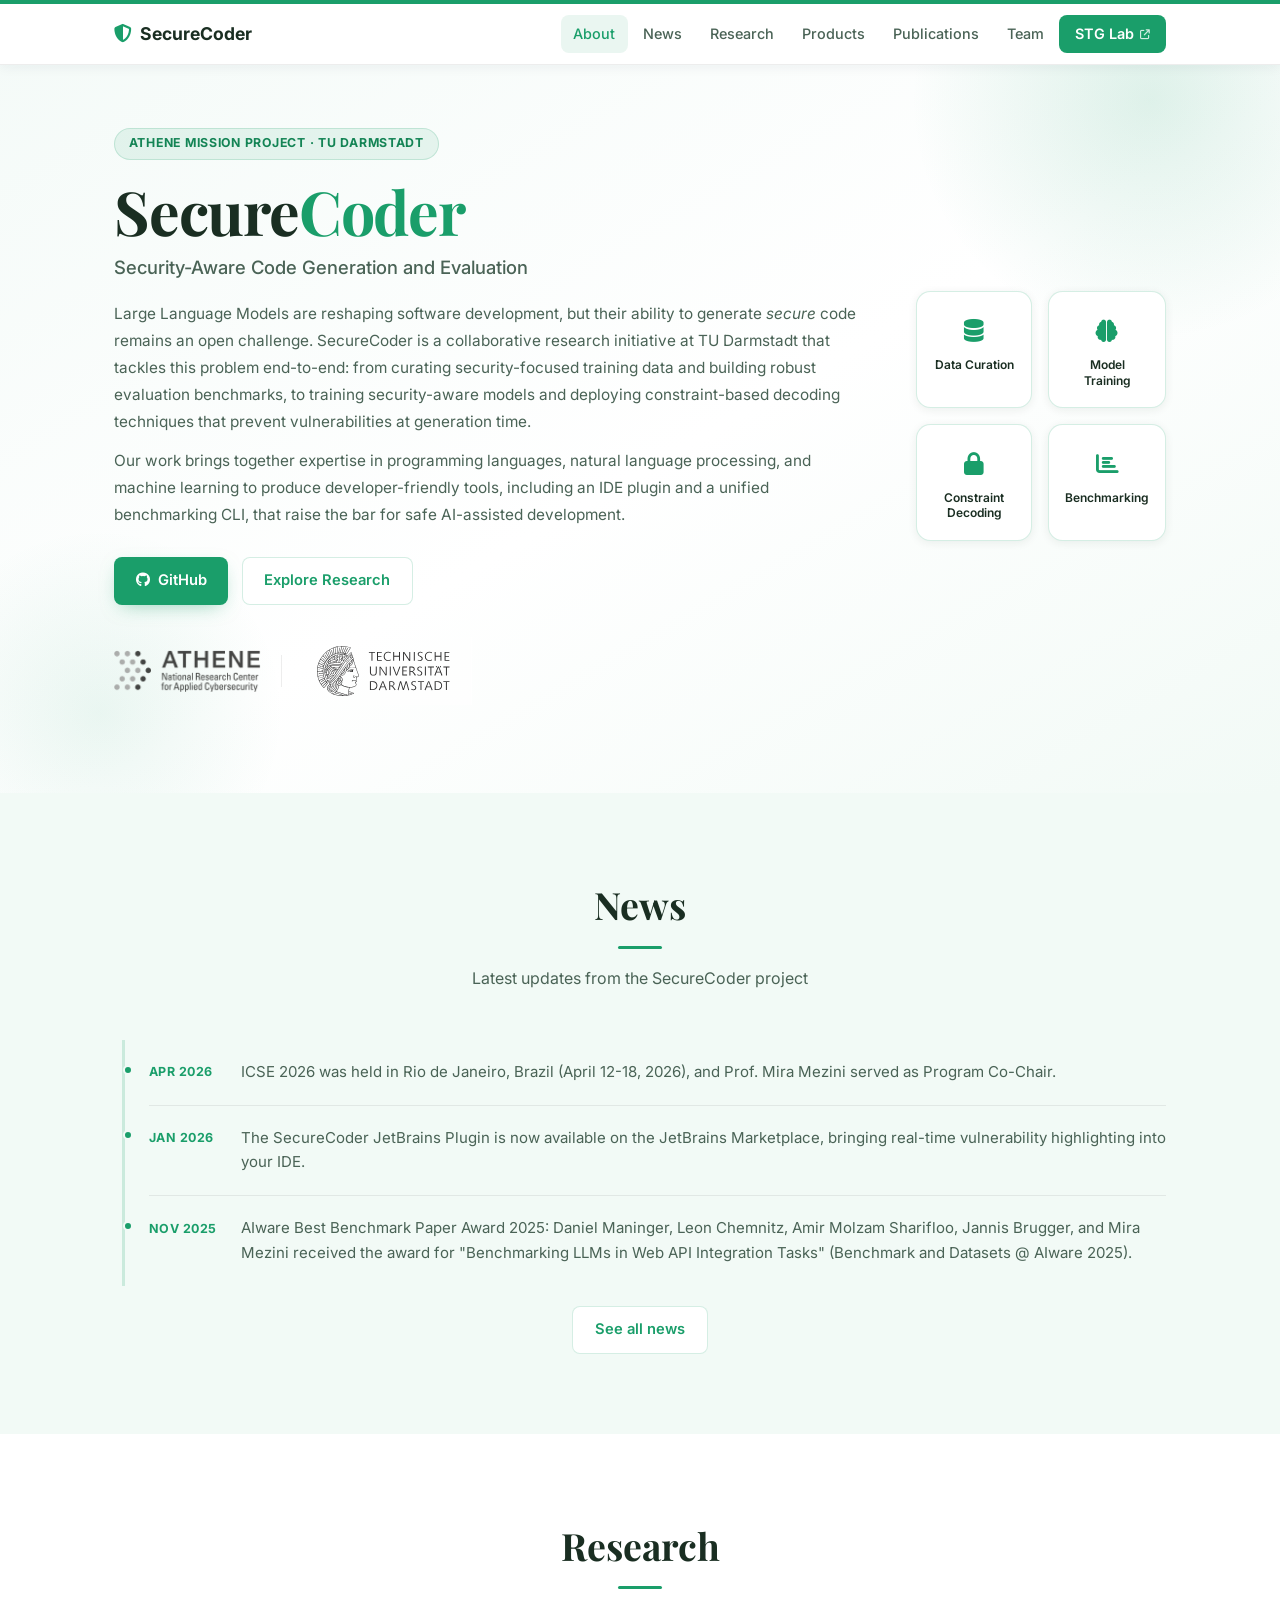
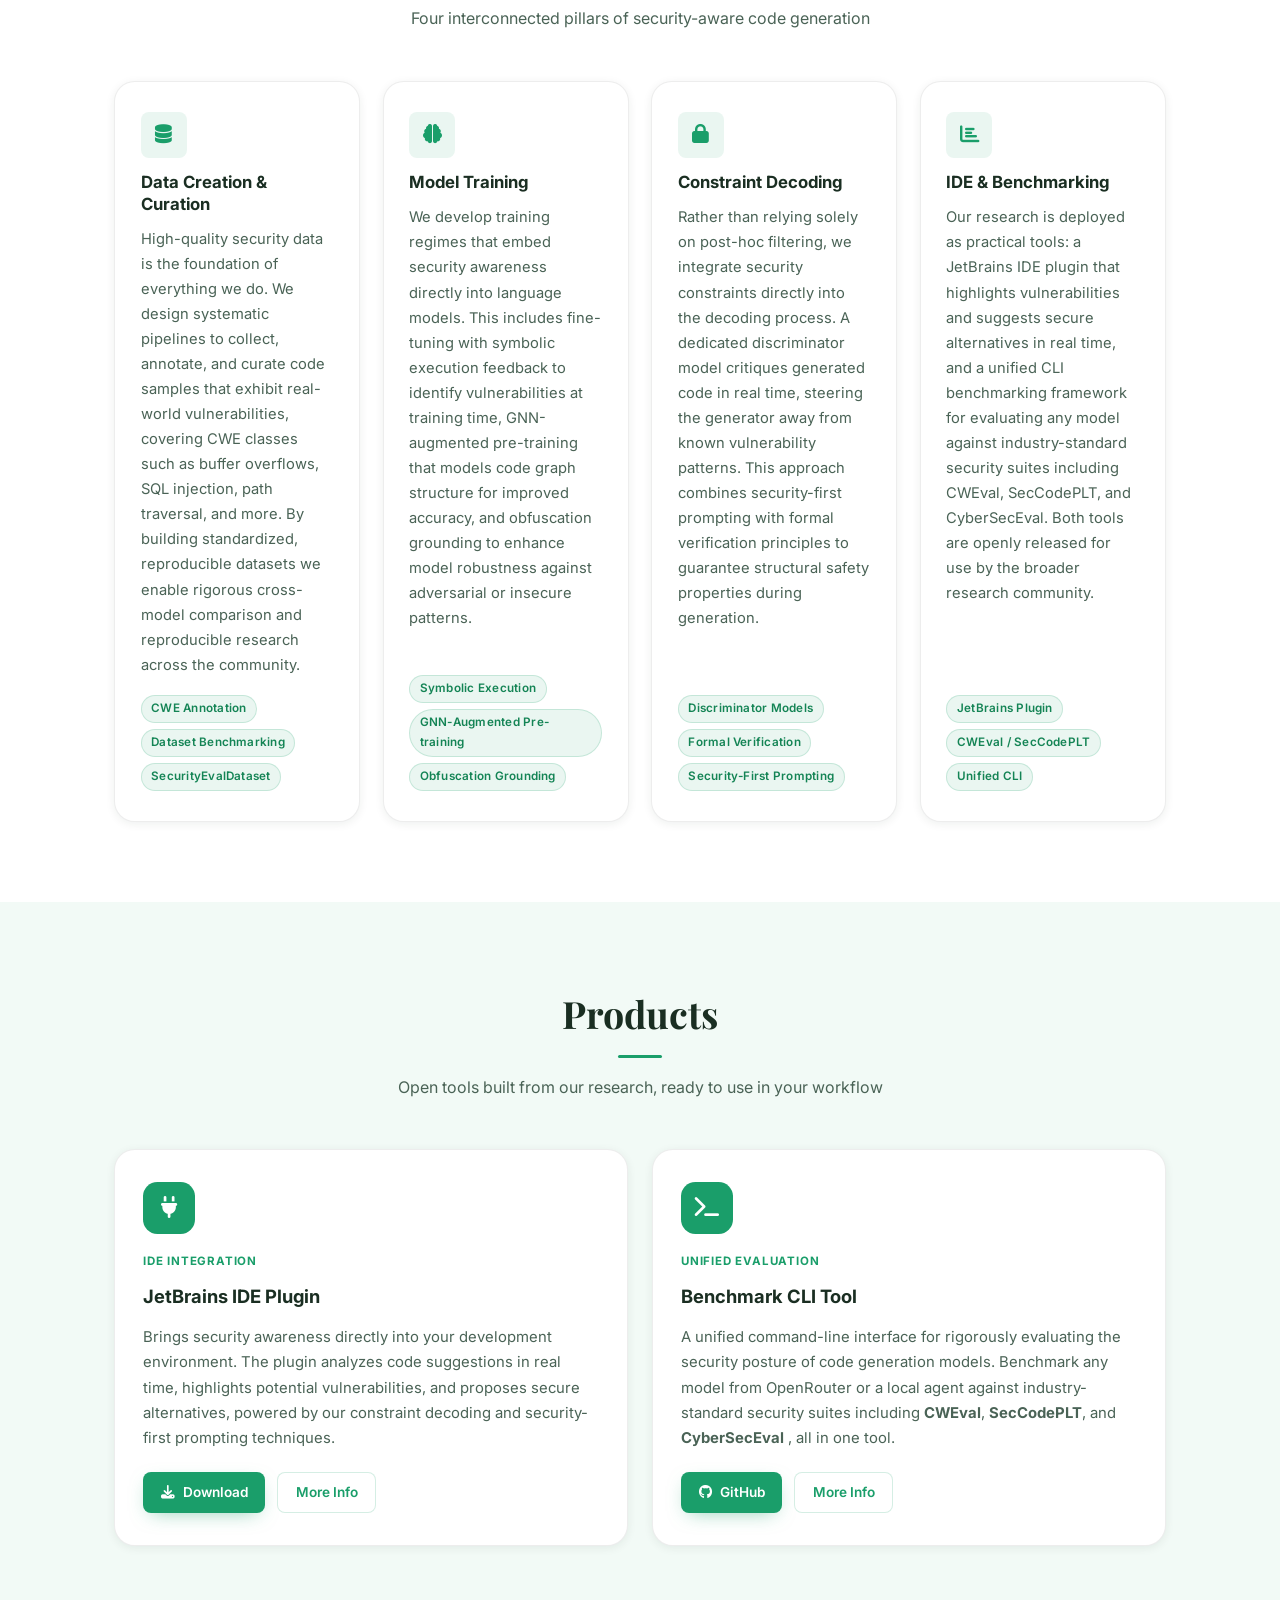
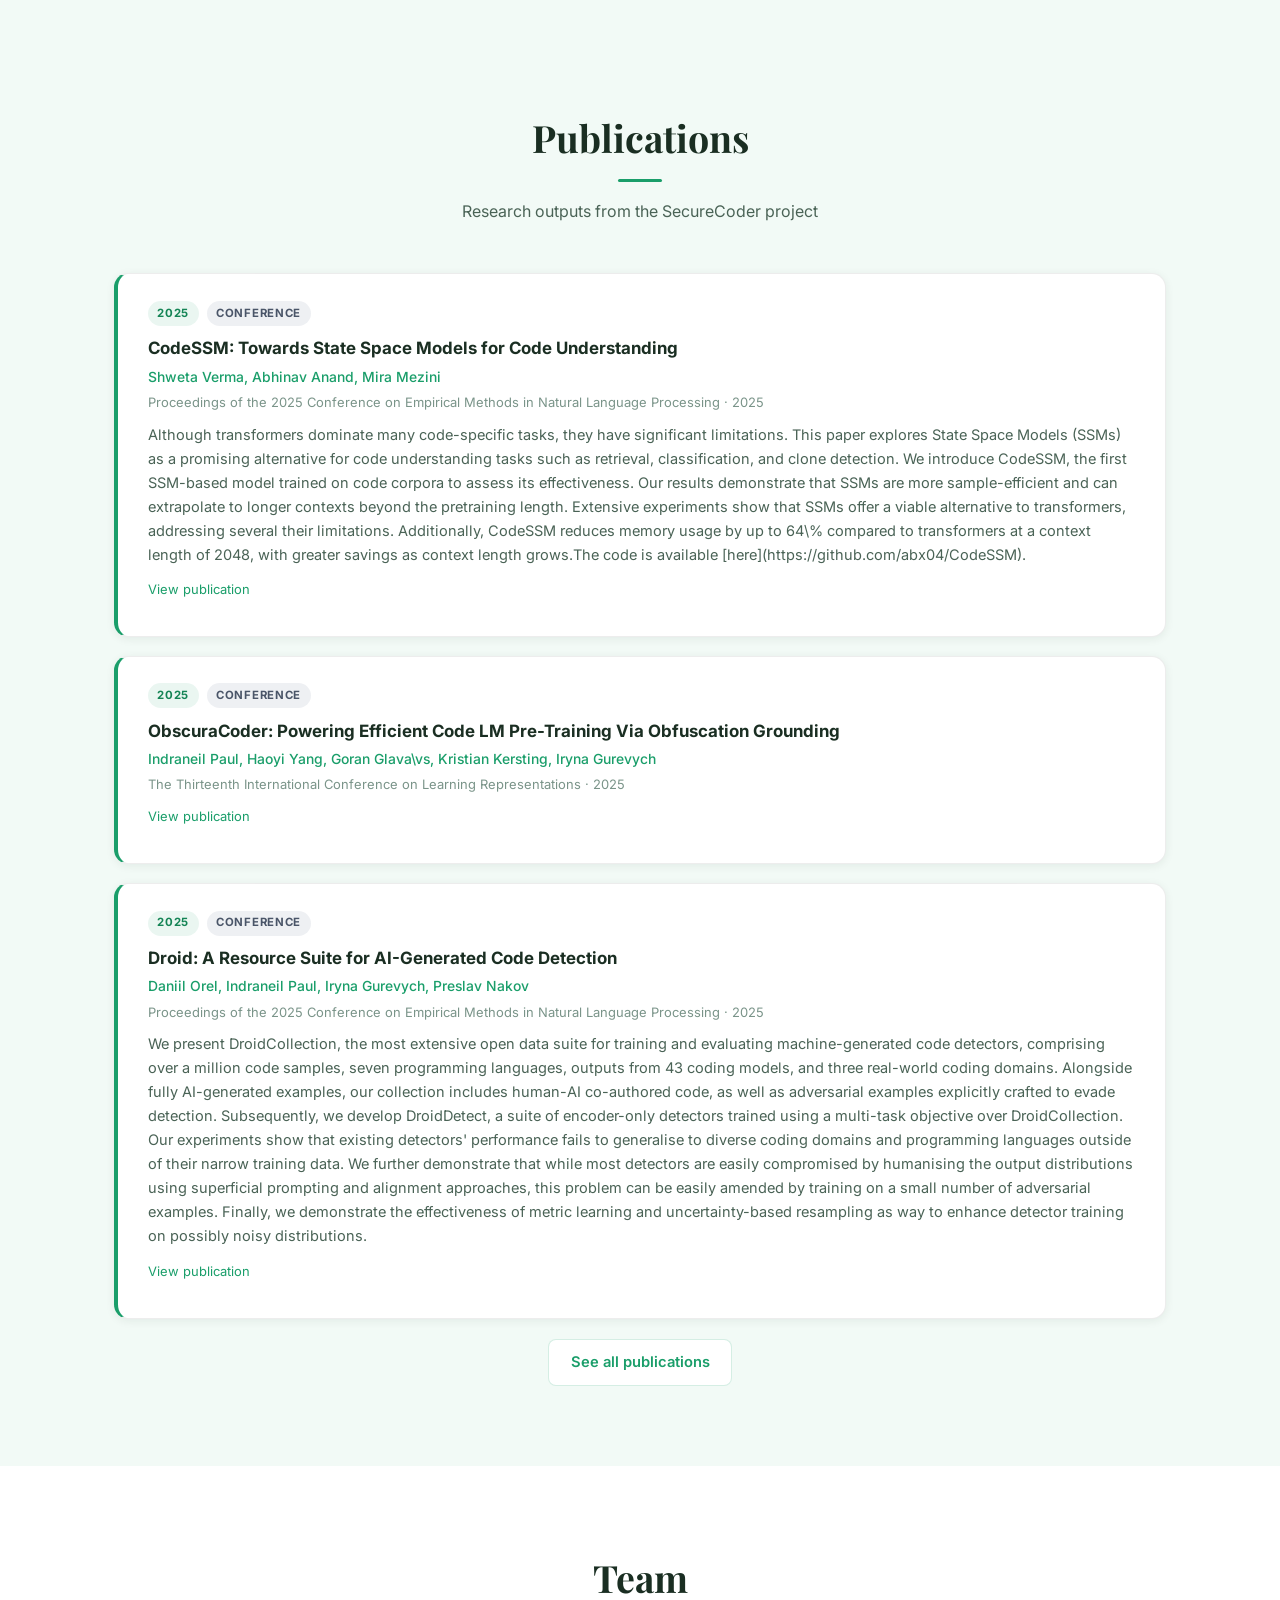
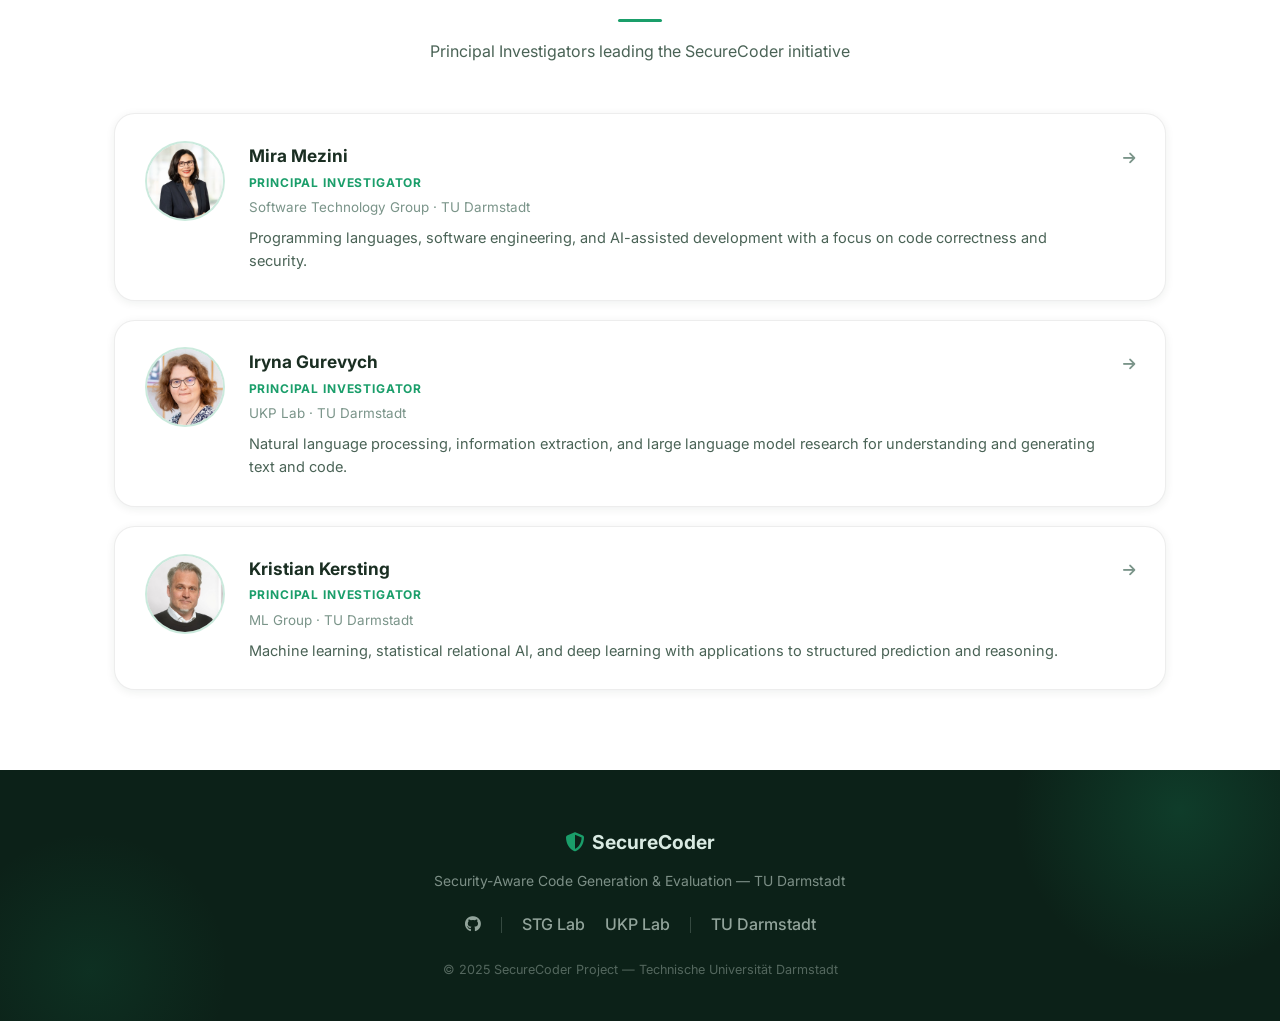
==== index.html @ fee4ab0d "Update site: dynamic publications and news pages" ====
<!doctype html>
<html lang="en">
    <head>
        <meta charset="utf-8" />
        <meta name="viewport" content="width=device-width, initial-scale=1" />
        <meta
            name="description"
            content="SecureCoder, Security-aware code generation research at TU Darmstadt."
        />
        <meta
            name="keywords"
            content="SecureCoder, secure code generation, LLM, security, TU Darmstadt, benchmarking"
        />
        <title>SecureCoder, Security-Aware Code Generation</title>

        <link rel="preconnect" href="https://fonts.googleapis.com" />
        <link rel="preconnect" href="https://fonts.gstatic.com" crossorigin />
        <link
            href="https://fonts.googleapis.com/css2?family=Inter:wght@300;400;500;600;700&family=Playfair+Display:wght@600;700&display=swap"
            rel="stylesheet"
        />
        <link
            rel="stylesheet"
            href="https://cdnjs.cloudflare.com/ajax/libs/font-awesome/6.5.0/css/all.min.css"
        />

        <link rel="stylesheet" href="./css/style.css" />
    </head>
    <body>
        <!-- ========== NAVBAR ========== -->
        <nav id="navbar" role="navigation" aria-label="main navigation">
            <div class="nav-inner">
                <a class="nav-brand" href="#about">
                    <span class="nav-logo-icon"
                        ><i class="fas fa-shield-halved"></i
                    ></span>
                    <span class="nav-logo-text">SecureCoder</span>
                </a>
                <button
                    class="nav-burger"
                    id="navBurger"
                    aria-label="Toggle menu"
                    aria-expanded="false"
                >
                    <span></span><span></span><span></span>
                </button>
                <ul class="nav-links" id="navLinks">
                    <li><a href="#about">About</a></li>
                    <li><a href="#news">News</a></li>
                    <li><a href="#research">Research</a></li>
                    <li><a href="#products">Products</a></li>
                    <li><a href="#publications">Publications</a></li>
                    <li><a href="#team">Team</a></li>
                    <li><a href="https://www.st.informatik.tu-darmstadt.de/" target="_blank" rel="noopener" class="nav-cta">STG Lab <i class="fas fa-arrow-up-right-from-square nav-ext-icon"></i></a></li>
                </ul>
            </div>
        </nav>

        <!-- ========== HERO / ABOUT ========== -->
        <section id="about" class="hero-section">
            <div class="hero-deco hero-deco-1"></div>
            <div class="hero-deco hero-deco-2"></div>
            <div class="container">
                <div class="hero-content">
                    <div class="hero-text">
                        <a
                            class="hero-badge"
                            href="https://www.athene-center.de/forschung/missionsprojekte"
                            target="_blank"
                            rel="noopener"
                            >ATHENE Mission Project &middot; TU Darmstadt</a
                        >
                        <h1 class="hero-title">
                            Secure<span class="accent">Coder</span>
                        </h1>
                        <p class="hero-subtitle">
                            Security-Aware Code Generation and Evaluation
                        </p>
                        <p class="hero-desc">
                            Large Language Models are reshaping software
                            development, but their ability to generate
                            <em>secure</em> code remains an open challenge.
                            SecureCoder is a collaborative research initiative
                            at TU Darmstadt that tackles this problem
                            end-to-end: from curating security-focused training
                            data and building robust evaluation benchmarks, to
                            training security-aware models and deploying
                            constraint-based decoding techniques that prevent
                            vulnerabilities at generation time.
                        </p>
                        <p class="hero-desc">
                            Our work brings together expertise in programming
                            languages, natural language processing, and machine
                            learning to produce developer-friendly tools,
                            including an IDE plugin and a unified benchmarking
                            CLI, that raise the bar for safe AI-assisted
                            development.
                        </p>
                        <div class="hero-links">
                            <a
                                href="https://github.com/SecureCoder-Project"
                                class="btn btn-primary"
                                target="_blank"
                                rel="noopener"
                            >
                                <i class="fab fa-github"></i> GitHub
                            </a>
                            <a href="#research" class="btn btn-outline"
                                >Explore Research</a
                            >
                        </div>
                        <div class="hero-affiliations">
                            <a
                                href="https://www.athene-center.de/forschung/missionsprojekte"
                                target="_blank"
                                rel="noopener"
                                class="affil-logo"
                                aria-label="ATHENE Mission Projects"
                            >
                                <img
                                    src="./static/images/Logo_of_ATHENE.png"
                                    alt="ATHENE Center"
                                    class="logo-athene"
                                />
                            </a>
                            <span class="affil-sep"></span>
                            <a
                                href="https://www.tu-darmstadt.de/"
                                target="_blank"
                                rel="noopener"
                                class="affil-logo"
                                aria-label="TU Darmstadt"
                            >
                                <img
                                    src="./static/images/tuda_logo_RGB.svg"
                                    alt="TU Darmstadt"
                                    class="logo-tuda"
                                />
                            </a>
                        </div>
                    </div>
                    <div class="hero-visual">
                        <div class="hero-card-stack">
                            <div class="hero-stat-card">
                                <div class="hero-stat-icon">
                                    <i class="fas fa-database"></i>
                                </div>
                                <div class="hero-stat-label">Data Curation</div>
                            </div>
                            <div class="hero-stat-card">
                                <div class="hero-stat-icon">
                                    <i class="fas fa-brain"></i>
                                </div>
                                <div class="hero-stat-label">
                                    Model Training
                                </div>
                            </div>
                            <div class="hero-stat-card">
                                <div class="hero-stat-icon">
                                    <i class="fas fa-lock"></i>
                                </div>
                                <div class="hero-stat-label">
                                    Constraint Decoding
                                </div>
                            </div>
                            <div class="hero-stat-card">
                                <div class="hero-stat-icon">
                                    <i class="fas fa-chart-bar"></i>
                                </div>
                                <div class="hero-stat-label">Benchmarking</div>
                            </div>
                        </div>
                    </div>
                </div>
            </div>
        </section>

        <!-- ========== NEWS ========== -->
        <section id="news" class="section section-subtle">
            <div class="container">
                <div class="section-header">
                    <h2 class="section-heading">News</h2>
                    <p class="section-sub">
                        Latest updates from the SecureCoder project
                    </p>
                </div>
                <div class="news-list" id="newsList" data-limit="3">
                    <div class="news-item">
                        <span class="news-date">Loading...</span>
                        <div class="news-body">
                            <p>Loading news updates...</p>
                        </div>
                    </div>
                </div>
                <div class="news-actions">
                    <a href="./news.html" class="btn btn-outline">
                        See all news
                    </a>
                </div>
            </div>
        </section>

        <!-- ========== RESEARCH ========== -->
        <section id="research" class="section section-default">
            <div class="container">
                <div class="section-header">
                    <h2 class="section-heading">Research</h2>
                    <p class="section-sub">
                        Four interconnected pillars of security-aware code
                        generation
                    </p>
                </div>
                <div class="research-grid">
                    <div class="research-card">
                        <div class="research-icon">
                            <i class="fas fa-database"></i>
                        </div>
                        <h3>Data Creation &amp; Curation</h3>
                        <p>
                            High-quality security data is the foundation of
                            everything we do. We design systematic pipelines to
                            collect, annotate, and curate code samples that
                            exhibit real-world vulnerabilities, covering CWE
                            classes such as buffer overflows, SQL injection,
                            path traversal, and more. By building standardized,
                            reproducible datasets we enable rigorous cross-model
                            comparison and reproducible research across the
                            community.
                        </p>
                        <ul class="research-tags">
                            <li>CWE Annotation</li>
                            <li>Dataset Benchmarking</li>
                            <li>SecurityEvalDataset</li>
                        </ul>
                    </div>

                    <div class="research-card">
                        <div class="research-icon">
                            <i class="fas fa-brain"></i>
                        </div>
                        <h3>Model Training</h3>
                        <p>
                            We develop training regimes that embed security
                            awareness directly into language models. This
                            includes fine-tuning with symbolic execution
                            feedback to identify vulnerabilities at training
                            time, GNN-augmented pre-training that models code
                            graph structure for improved accuracy, and
                            obfuscation grounding to enhance model robustness
                            against adversarial or insecure patterns.
                        </p>
                        <ul class="research-tags">
                            <li>Symbolic Execution</li>
                            <li>GNN-Augmented Pre-training</li>
                            <li>Obfuscation Grounding</li>
                        </ul>
                    </div>

                    <div class="research-card">
                        <div class="research-icon">
                            <i class="fas fa-lock"></i>
                        </div>
                        <h3>Constraint Decoding</h3>
                        <p>
                            Rather than relying solely on post-hoc filtering, we
                            integrate security constraints directly into the
                            decoding process. A dedicated discriminator model
                            critiques generated code in real time, steering the
                            generator away from known vulnerability patterns.
                            This approach combines security-first prompting with
                            formal verification principles to guarantee
                            structural safety properties during generation.
                        </p>
                        <ul class="research-tags">
                            <li>Discriminator Models</li>
                            <li>Formal Verification</li>
                            <li>Security-First Prompting</li>
                        </ul>
                    </div>

                    <div class="research-card">
                        <div class="research-icon">
                            <i class="fas fa-chart-bar"></i>
                        </div>
                        <h3>IDE &amp; Benchmarking</h3>
                        <p>
                            Our research is deployed as practical tools: a
                            JetBrains IDE plugin that highlights vulnerabilities
                            and suggests secure alternatives in real time, and a
                            unified CLI benchmarking framework for evaluating
                            any model against industry-standard security suites
                            including CWEval, SecCodePLT, and CyberSecEval. Both
                            tools are openly released for use by the broader
                            research community.
                        </p>
                        <ul class="research-tags">
                            <li>JetBrains Plugin</li>
                            <li>CWEval / SecCodePLT</li>
                            <li>Unified CLI</li>
                        </ul>
                    </div>
                </div>
            </div>
        </section>

        <!-- ========== PRODUCTS ========== -->
        <section id="products" class="section section-subtle">
            <div class="container">
                <div class="section-header">
                    <h2 class="section-heading">Products</h2>
                    <p class="section-sub">
                        Open tools built from our research, ready to use in your
                        workflow
                    </p>
                </div>
                <div class="products-grid">
                    <div class="product-card">
                        <div class="product-icon">
                            <i class="fas fa-plug"></i>
                        </div>
                        <div class="product-label">IDE Integration</div>
                        <h3>JetBrains IDE Plugin</h3>
                        <p>
                            Brings security awareness directly into your
                            development environment. The plugin analyzes code
                            suggestions in real time, highlights potential
                            vulnerabilities, and proposes secure alternatives,
                            powered by our constraint decoding and
                            security-first prompting techniques.
                        </p>
                        <div class="product-actions">
                            <a
                                href="https://plugins.jetbrains.com/plugin/28916-securecoder"
                                class="btn btn-primary"
                                target="_blank"
                                rel="noopener"
                            >
                                <i class="fas fa-download"></i> Download
                            </a>
                            <a
                                href="jetbrains-plugin.html"
                                class="btn btn-outline"
                                >More Info</a
                            >
                        </div>
                    </div>

                    <div class="product-card">
                        <div class="product-icon">
                            <i class="fas fa-terminal"></i>
                        </div>
                        <div class="product-label">Unified Evaluation</div>
                        <h3>Benchmark CLI Tool</h3>
                        <p>
                            A unified command-line interface for rigorously
                            evaluating the security posture of code generation
                            models. Benchmark any model from OpenRouter or a
                            local agent against industry-standard security
                            suites including <strong>CWEval</strong>,
                            <strong>SecCodePLT</strong>, and
                            <strong>CyberSecEval</strong> , all in one tool.
                        </p>
                        <div class="product-actions">
                            <a
                                href="https://github.com/SecureCoder-Project"
                                class="btn btn-primary"
                                target="_blank"
                                rel="noopener"
                            >
                                <i class="fab fa-github"></i> GitHub
                            </a>
                            <a href="cli-tool.html" class="btn btn-outline"
                                >More Info</a
                            >
                        </div>
                    </div>
                </div>
            </div>
        </section>

        <!-- ========== PUBLICATIONS ========== -->
        <section id="publications" class="section section-subtle">
            <div class="container">
                <div class="section-header">
                    <h2 class="section-heading">Publications</h2>
                    <p class="section-sub">
                        Research outputs from the SecureCoder project
                    </p>
                </div>
                <div class="pub-list" id="pubList" data-limit="3">
                    <div class="pub-card">
                        <p class="pub-venue">Loading publications from BibTeX...</p>
                    </div>
                </div>
                <div class="pub-actions">
                    <a href="./publications.html" class="btn btn-outline">
                        See all publications
                    </a>
                </div>
            </div>
        </section>

        <!-- ========== TEAM ========== -->
        <section id="team" class="section section-default">
            <div class="container">
                <div class="section-header">
                    <h2 class="section-heading">Team</h2>
                    <p class="section-sub">
                        Principal Investigators leading the SecureCoder
                        initiative
                    </p>
                </div>
                <div class="team-grid">
                    <a
                        class="team-card"
                        href="https://www.stg.tu-darmstadt.de/main_stg/staff_stg/mira_mezini_1.en.jsp"
                        target="_blank"
                        rel="noopener"
                    >
                        <div class="team-avatar">
                            <img
                                src="./static/images/hessianAI_MiraMezini_0x415.jpg"
                                alt="Mira Mezini"
                            />
                        </div>
                        <div class="team-info">
                            <div class="team-name">Mira Mezini</div>
                            <div class="team-role">Principal Investigator</div>
                            <div class="team-affiliation">
                                Software Technology Group &middot; TU Darmstadt
                            </div>
                            <p class="team-focus">
                                Programming languages, software engineering, and
                                AI-assisted development with a focus on code
                                correctness and security.
                            </p>
                        </div>
                        <span class="team-link-icon"
                            ><i class="fas fa-arrow-right"></i
                        ></span>
                    </a>

                    <a
                        class="team-card"
                        href="https://www.informatik.tu-darmstadt.de/ukp/ukp_home/head_ukp/index.en.jsp"
                        target="_blank"
                        rel="noopener"
                    >
                        <div class="team-avatar">
                            <img
                                src="./static/images/Iryna-Gurevych_Ruediger-Dunker_2022_1zu1_415x415.png"
                                alt="Iryna Gurevych"
                            />
                        </div>
                        <div class="team-info">
                            <div class="team-name">Iryna Gurevych</div>
                            <div class="team-role">Principal Investigator</div>
                            <div class="team-affiliation">
                                UKP Lab &middot; TU Darmstadt
                            </div>
                            <p class="team-focus">
                                Natural language processing, information
                                extraction, and large language model research
                                for understanding and generating text and code.
                            </p>
                        </div>
                        <span class="team-link-icon"
                            ><i class="fas fa-arrow-right"></i
                        ></span>
                    </a>

                    <a
                        class="team-card"
                        href="https://www.informatik.tu-darmstadt.de/fb20/professuren_und_gruppenleitungen/fb20professuren_und_gruppenleitungen_detailseite_36544.en.jsp"
                        target="_blank"
                        rel="noopener"
                    >
                        <div class="team-avatar">
                            <img
                                src="./static/images/kersting_kristian_2503x3466_415x415.jpg"
                                alt="Kristian Kersting"
                            />
                        </div>
                        <div class="team-info">
                            <div class="team-name">Kristian Kersting</div>
                            <div class="team-role">Principal Investigator</div>
                            <div class="team-affiliation">
                                ML Group &middot; TU Darmstadt
                            </div>
                            <p class="team-focus">
                                Machine learning, statistical relational AI, and
                                deep learning with applications to structured
                                prediction and reasoning.
                            </p>
                        </div>
                        <span class="team-link-icon"
                            ><i class="fas fa-arrow-right"></i
                        ></span>
                    </a>
                </div>
            </div>
        </section>

        <!-- ========== FOOTER ========== -->
        <footer class="site-footer">
            <div class="footer-deco footer-deco-1"></div>
            <div class="footer-deco footer-deco-2"></div>
            <div class="container footer-inner">
                <div class="footer-brand">
                    <span class="footer-logo-icon"
                        ><i class="fas fa-shield-halved"></i
                    ></span>
                    <span class="footer-logo-text">SecureCoder</span>
                </div>
                <p class="footer-tagline">
                    Security-Aware Code Generation &amp; Evaluation &mdash; TU
                    Darmstadt
                </p>
                <div class="footer-links">
                    <a href="https://github.com/SecureCoder-Project" target="_blank" rel="noopener" aria-label="GitHub"><i class="fab fa-github"></i></a>
                    <span class="footer-divider"></span>
                    <a href="https://www.st.informatik.tu-darmstadt.de/" target="_blank" rel="noopener">STG Lab</a>
                    <a href="https://www.informatik.tu-darmstadt.de/ukp" target="_blank" rel="noopener">UKP Lab</a>
                    <span class="footer-divider"></span>
                    <a href="https://www.tu-darmstadt.de/" target="_blank" rel="noopener">TU Darmstadt</a>
                </div>
                <p class="footer-copy">
                    &copy; 2025 SecureCoder Project &mdash; Technische Universit&auml;t Darmstadt
                </p>
            </div>
        </footer>

        <script src="./js/main.js?v=20260504"></script>
    </body>
</html>
---- css/style.css ----
/* ==========================================================================
   DESIGN TOKENS
   To retheme the entire site, edit only the values in :root below.
   Every color in the stylesheet is consumed via these semantic variables.
   ========================================================================== */
:root {
  /* --- Backgrounds --- */
  --bg-default:       #ffffff;
  --bg-subtle:        #f2faf6;     /* light tint of accent, used for alt sections */
  --bg-inverse:       #0c2118;     /* dark, used for footer */

  /* --- Text --- */
  --text-primary:     #1a2e22;     /* near-black, main body text */
  --text-secondary:   #4a6356;     /* mid-tone, secondary body text */
  --text-muted:       #7a9489;     /* subdued labels, metadata */
  --text-inverse:     rgba(236,252,244,0.92); /* text on dark/inverse backgrounds */

  /* --- Borders --- */
  --border-default:   rgba(26,158,106,0.18); /* accent-tinted, for cards & focus rings */
  --border-subtle:    rgba(0,0,0,0.07);       /* near-neutral, low-contrast dividers */

  /* --- Accent (primary brand color) --- */
  --accent:           #1a9e6a;
  --accent-hover:     #148455;
  --accent-active:    #0e6b43;
  --accent-fg:        #ffffff;          /* foreground on top of --accent */
  --accent-subtle:    rgba(26,158,106,0.09);  /* very faint tint, badge backgrounds */
  --accent-muted:     rgba(26,158,106,0.18);  /* slightly stronger, hover borders */

  /* --- Semantic states --- */
  --success:          #16a34a;
  --warning:          #d97706;
  --danger:           #dc2626;

  /* --- Shadows (neutral, not color-specific) --- */
  --shadow-sm:   0 2px 10px rgba(10,40,25,0.07);
  --shadow-md:   0 8px 28px  rgba(10,40,25,0.11);
  --shadow-lg:   0 20px 48px -14px rgba(10,40,25,0.2);

  /* --- Radii --- */
  --radius-sm:   0.5rem;
  --radius-md:   0.9rem;
  --radius-lg:   1.3rem;

  /* --- Motion --- */
  --transition:  0.22s ease;
}

/* ==========================================================================
   RESET & BASE
   ========================================================================== */
*, *::before, *::after { box-sizing: border-box; margin: 0; padding: 0; }

html { scroll-behavior: smooth; }

body {
  font-family: 'Inter', system-ui, sans-serif;
  font-size: 16px;
  line-height: 1.7;
  color: var(--text-primary);
  background: var(--bg-default);
}

a {
  color: var(--accent);
  text-decoration: none;
  transition: color var(--transition);
}
a:hover { color: var(--accent-hover); }

ul { list-style: none; }

.container {
  max-width: 1100px;
  margin: 0 auto;
  padding: 0 1.5rem;
}

/* ==========================================================================
   NAVBAR
   ========================================================================== */
#navbar {
  position: fixed;
  top: 0; left: 0; right: 0;
  z-index: 100;
  background: rgba(255,255,255,0.97);
  backdrop-filter: blur(12px);
  -webkit-backdrop-filter: blur(12px);
  border-top: 4px solid var(--accent);
  border-bottom: 1px solid var(--border-subtle);
  box-shadow: var(--shadow-sm);
  transition: box-shadow var(--transition);
}

.nav-inner {
  max-width: 1100px;
  margin: 0 auto;
  padding: 0 1.5rem;
  height: 60px;
  display: flex;
  align-items: center;
  justify-content: space-between;
  gap: 1rem;
}

.nav-brand {
  display: flex;
  align-items: center;
  gap: 0.5rem;
  font-weight: 700;
  font-size: 1.1rem;
  color: var(--text-primary);
  white-space: nowrap;
}
.nav-brand:hover { color: var(--accent); }
.nav-logo-icon { color: var(--accent); font-size: 1.15rem; }

.nav-links {
  display: flex;
  align-items: center;
  gap: 0.15rem;
  flex-wrap: nowrap;
}
.nav-links li a {
  display: block;
  padding: 0.4rem 0.8rem;
  border-radius: var(--radius-sm);
  font-size: 0.9rem;
  font-weight: 500;
  color: var(--text-secondary);
  transition: background var(--transition), color var(--transition);
}
.nav-links li a:hover {
  background: var(--accent-subtle);
  color: var(--accent);
}
.nav-links li a.active {
  background: var(--accent-subtle);
  color: var(--accent);
}
.nav-links .nav-cta {
  background: var(--accent);
  color: var(--accent-fg) !important;
  padding: 0.4rem 1rem;
  font-weight: 600;
  display: inline-flex;
  align-items: center;
  gap: 0.35rem;
}
.nav-links .nav-cta:hover {
  background: var(--accent-hover);
  color: var(--accent-fg) !important;
}
.nav-ext-icon { font-size: 0.7em; opacity: 0.8; }

.nav-burger {
  display: none;
  flex-direction: column;
  gap: 5px;
  background: none;
  border: none;
  cursor: pointer;
  padding: 0.35rem;
}
.nav-burger span {
  display: block;
  width: 24px; height: 2px;
  background: var(--text-primary);
  border-radius: 2px;
  transition: transform var(--transition), opacity var(--transition);
}

/* ==========================================================================
   SECTION BASE
   ========================================================================== */
.section { padding: 5rem 0; }
.section-default { background: var(--bg-default); }
.section-subtle  { background: var(--bg-subtle); }

.section-header {
  text-align: center;
  margin-bottom: 3rem;
}
.section-heading {
  font-family: 'Playfair Display', Georgia, serif;
  font-size: clamp(1.8rem, 3.5vw, 2.35rem);
  font-weight: 700;
  color: var(--text-primary);
  position: relative;
  display: inline-block;
  padding-bottom: 0.75rem;
}
.section-heading::after {
  content: '';
  position: absolute;
  bottom: 0; left: 50%; transform: translateX(-50%);
  width: 2.75rem; height: 3px;
  border-radius: 2px;
  background: var(--accent);
}
.section-sub {
  margin-top: 1rem;
  color: var(--text-secondary);
  font-size: 1rem;
}

/* ==========================================================================
   BUTTONS
   ========================================================================== */
.btn {
  display: inline-flex;
  align-items: center;
  gap: 0.5rem;
  padding: 0.65rem 1.35rem;
  border-radius: var(--radius-sm);
  font-weight: 600;
  font-size: 0.92rem;
  cursor: pointer;
  transition: transform var(--transition), box-shadow var(--transition), background var(--transition);
}
.btn-primary {
  background: var(--accent);
  color: var(--accent-fg);
  box-shadow: 0 6px 20px -8px color-mix(in srgb, var(--accent) 55%, transparent);
}
.btn-primary:hover {
  background: var(--accent-hover);
  color: var(--accent-fg);
  transform: translateY(-2px);
  box-shadow: 0 10px 24px -8px color-mix(in srgb, var(--accent) 50%, transparent);
}
.btn-outline {
  background: var(--bg-default);
  color: var(--accent);
  border: 1.5px solid var(--accent-muted);
}
.btn-outline:hover {
  transform: translateY(-2px);
  border-color: var(--accent);
  color: var(--accent-hover);
  box-shadow: var(--shadow-sm);
}

/* ==========================================================================
   HERO / ABOUT
   ========================================================================== */
.hero-section {
  position: relative;
  padding: 8rem 0 5.5rem;
  overflow: hidden;
  background: linear-gradient(150deg,
    color-mix(in srgb, var(--accent) 5%, var(--bg-default)) 0%,
    var(--bg-default) 55%,
    var(--bg-subtle) 100%
  );
}
.hero-deco {
  position: absolute;
  border-radius: 50%;
  pointer-events: none;
}
.hero-deco-1 {
  width: 520px; height: 520px;
  top: -160px; right: -130px;
  background: radial-gradient(circle,
    color-mix(in srgb, var(--accent) 14%, transparent) 0%,
    transparent 65%
  );
}
.hero-deco-2 {
  width: 400px; height: 400px;
  bottom: -120px; left: -100px;
  background: radial-gradient(circle,
    color-mix(in srgb, var(--accent) 9%, transparent) 0%,
    transparent 65%
  );
}

.hero-content {
  display: flex;
  align-items: center;
  gap: 3.5rem;
  position: relative;
  z-index: 1;
}
.hero-text  { flex: 1 1 0; }
.hero-visual { flex: 0 0 auto; }

.hero-badge {
  display: inline-block;
  background: var(--accent-subtle);
  color: var(--accent-hover);
  font-size: 0.77rem;
  font-weight: 700;
  letter-spacing: 0.06em;
  text-transform: uppercase;
  padding: 0.28rem 0.85rem;
  border-radius: 999px;
  margin-bottom: 1rem;
  border: 1px solid var(--accent-muted);
  transition: background var(--transition), border-color var(--transition);
}
a.hero-badge:hover {
  background: var(--accent-muted);
  border-color: var(--accent);
  color: var(--accent-active);
}

.hero-affiliations {
  display: flex;
  align-items: center;
  gap: 1.25rem;
  margin-top: 2rem;
  flex-wrap: wrap;
}
.affil-logo {
  display: inline-flex;
  align-items: center;
  opacity: 0.82;
  transition: opacity var(--transition), transform var(--transition);
}
.affil-logo:hover {
  opacity: 1;
  transform: translateY(-1px);
}
.affil-logo img {
  width: auto;
  display: block;
  object-fit: contain;
}
/* ATHENE logo has little inner whitespace — keep it compact */
.affil-logo .logo-athene {
  height: 42px;
}
/* TU Darmstadt SVG has ~25% whitespace margin baked into its viewBox,
   so we render it taller so the visible content matches ATHENE's size */
.affil-logo .logo-tuda {
  height: 68px;
}
.affil-sep {
  display: inline-block;
  width: 1px;
  height: 32px;
  background: var(--border-subtle);
  flex-shrink: 0;
}

.hero-title {
  font-family: 'Playfair Display', Georgia, serif;
  font-size: clamp(2.6rem, 5.5vw, 3.8rem);
  font-weight: 700;
  line-height: 1.15;
  color: var(--text-primary);
  margin-bottom: 0.4rem;
  letter-spacing: -0.02em;
}
.hero-title .accent { color: var(--accent); }

.hero-subtitle {
  font-size: clamp(1rem, 2vw, 1.15rem);
  font-weight: 500;
  color: var(--text-secondary);
  margin-bottom: 1.1rem;
}
.hero-desc {
  color: var(--text-secondary);
  font-size: 0.96rem;
  line-height: 1.75;
  margin-bottom: 0.8rem;
}
.hero-links {
  display: flex;
  gap: 0.85rem;
  flex-wrap: wrap;
  margin-top: 1.75rem;
}

/* hero visual card stack */
.hero-card-stack {
  display: grid;
  grid-template-columns: 1fr 1fr;
  gap: 1rem;
  width: 250px;
}
.hero-stat-card {
  background: var(--bg-default);
  border: 1px solid var(--border-default);
  border-radius: var(--radius-md);
  padding: 1.2rem 1rem;
  text-align: center;
  box-shadow: var(--shadow-sm);
  transition: transform var(--transition), box-shadow var(--transition);
}
.hero-stat-card:hover {
  transform: translateY(-3px);
  box-shadow: var(--shadow-md);
}
.hero-stat-icon {
  font-size: 1.4rem;
  color: var(--accent);
  margin-bottom: 0.45rem;
}
.hero-stat-label {
  font-size: 0.75rem;
  font-weight: 600;
  color: var(--text-primary);
  line-height: 1.3;
}

/* ==========================================================================
   NEWS
   ========================================================================== */
.news-list {
  display: flex;
  flex-direction: column;
  border-left: 3px solid var(--accent-muted);
  padding-left: 1.5rem;
  margin-left: 0.5rem;
}
.news-item {
  display: flex;
  gap: 1.25rem;
  padding: 1.25rem 0;
  border-bottom: 1px solid var(--border-subtle);
  position: relative;
}
.news-item::before {
  content: '';
  position: absolute;
  left: -1.6rem; top: 1.55rem;
  width: 10px; height: 10px;
  border-radius: 50%;
  background: var(--accent);
  border: 2px solid var(--bg-subtle);
}
.news-item:last-child { border-bottom: none; }
.news-actions {
  margin-top: 1.25rem;
  display: flex;
  justify-content: center;
}

.news-date {
  flex: 0 0 72px;
  font-size: 0.78rem;
  font-weight: 700;
  color: var(--accent);
  letter-spacing: 0.04em;
  text-transform: uppercase;
  padding-top: 0.1rem;
  white-space: nowrap;
}
.news-body p { color: var(--text-secondary); font-size: 0.94rem; line-height: 1.65; }
.news-body strong { color: var(--text-primary); }

/* ==========================================================================
   RESEARCH
   ========================================================================== */
.research-grid {
  display: grid;
  grid-template-columns: repeat(auto-fit, minmax(240px, 1fr));
  gap: 1.4rem;
}
.research-card {
  background: var(--bg-default);
  border: 1px solid var(--border-subtle);
  border-radius: var(--radius-lg);
  padding: 1.9rem 1.6rem;
  box-shadow: var(--shadow-sm);
  transition: transform var(--transition), box-shadow var(--transition), border-color var(--transition);
  display: flex;
  flex-direction: column;
  gap: 0.7rem;
}
.research-card:hover {
  transform: translateY(-4px);
  box-shadow: var(--shadow-lg);
  border-color: var(--border-default);
}
.research-icon {
  width: 46px; height: 46px;
  border-radius: var(--radius-sm);
  background: var(--accent-subtle);
  display: flex;
  align-items: center;
  justify-content: center;
  font-size: 1.2rem;
  color: var(--accent);
  margin-bottom: 0.2rem;
}
.research-card h3 {
  font-size: 1.05rem;
  font-weight: 700;
  color: var(--text-primary);
  line-height: 1.3;
}
.research-card p {
  font-size: 0.92rem;
  color: var(--text-secondary);
  line-height: 1.7;
  flex: 1;
}
.research-tags {
  display: flex;
  flex-wrap: wrap;
  gap: 0.4rem;
  margin-top: 0.4rem;
}
.research-tags li {
  font-size: 0.73rem;
  font-weight: 600;
  letter-spacing: 0.02em;
  color: var(--accent-hover);
  background: var(--accent-subtle);
  border: 1px solid var(--accent-muted);
  border-radius: 999px;
  padding: 0.18rem 0.6rem;
}

/* ==========================================================================
   PRODUCTS
   ========================================================================== */
.products-grid {
  display: grid;
  grid-template-columns: repeat(auto-fit, minmax(280px, 1fr));
  gap: 1.5rem;
}
.product-card {
  background: var(--bg-default);
  border: 1px solid var(--border-subtle);
  border-radius: var(--radius-lg);
  padding: 2rem 1.75rem;
  box-shadow: var(--shadow-sm);
  transition: transform var(--transition), box-shadow var(--transition), border-color var(--transition);
  display: flex;
  flex-direction: column;
  gap: 0.8rem;
}
.product-card:hover {
  transform: translateY(-4px);
  box-shadow: var(--shadow-lg);
  border-color: var(--border-default);
}
.product-icon {
  width: 52px; height: 52px;
  border-radius: var(--radius-md);
  background: var(--accent);
  display: flex;
  align-items: center;
  justify-content: center;
  font-size: 1.35rem;
  color: var(--accent-fg);
  margin-bottom: 0.3rem;
}
.product-label {
  font-size: 0.72rem;
  font-weight: 700;
  letter-spacing: 0.07em;
  text-transform: uppercase;
  color: var(--accent);
  margin-bottom: -0.2rem;
}
.product-card h3 {
  font-size: 1.15rem;
  font-weight: 700;
  color: var(--text-primary);
}
.product-card p {
  font-size: 0.93rem;
  color: var(--text-secondary);
  line-height: 1.7;
  flex: 1;
}
.product-actions {
  display: flex;
  gap: 0.75rem;
  flex-wrap: wrap;
  margin-top: 0.5rem;
}
.product-actions .btn { font-size: 0.85rem; padding: 0.5rem 1.1rem; }

/* ==========================================================================
   PUBLICATIONS
   ========================================================================== */
.pub-list {
  display: flex;
  flex-direction: column;
  gap: 1.2rem;
}
.pub-card {
  background: var(--bg-default);
  border: 1px solid var(--border-subtle);
  border-left: 4px solid var(--accent);
  border-radius: var(--radius-md);
  padding: 1.65rem 1.85rem;
  box-shadow: var(--shadow-sm);
  transition: transform var(--transition), box-shadow var(--transition);
}
.pub-card:hover {
  transform: translateY(-3px);
  box-shadow: var(--shadow-md);
}
.pub-meta {
  display: flex;
  gap: 0.5rem;
  margin-bottom: 0.7rem;
  flex-wrap: wrap;
}
.pub-badge {
  font-size: 0.71rem;
  font-weight: 700;
  letter-spacing: 0.06em;
  text-transform: uppercase;
  padding: 0.18rem 0.6rem;
  border-radius: 999px;
}
.pub-badge-year { background: var(--accent-subtle); color: var(--accent-hover); }
.pub-badge-proc { background: rgba(93,107,137,0.1); color: #4a5568; }

.pub-title {
  font-size: 1.06rem;
  font-weight: 700;
  color: var(--text-primary);
  line-height: 1.4;
  margin-bottom: 0.3rem;
}
.pub-authors {
  font-size: 0.87rem;
  color: var(--accent);
  font-weight: 500;
  margin-bottom: 0.1rem;
}
.pub-venue {
  font-size: 0.81rem;
  color: var(--text-muted);
  margin-bottom: 0.6rem;
}
.pub-abstract {
  font-size: 0.91rem;
  color: var(--text-secondary);
  line-height: 1.65;
  margin-bottom: 0.7rem;
}
.pub-topics {
  display: flex;
  flex-wrap: wrap;
  gap: 0.4rem;
}
.pub-topic {
  font-size: 0.73rem;
  font-weight: 500;
  color: var(--text-secondary);
  background: var(--bg-subtle);
  border-radius: 999px;
  padding: 0.16rem 0.58rem;
}
.pub-actions {
  margin-top: 1.25rem;
  display: flex;
  justify-content: center;
}

/* ==========================================================================
   TEAM
   ========================================================================== */
.team-grid {
  display: flex;
  flex-direction: column;
  gap: 1.2rem;
}
.team-card {
  display: flex;
  align-items: flex-start;
  gap: 1.5rem;
  background: var(--bg-default);
  border: 1px solid var(--border-subtle);
  border-radius: var(--radius-lg);
  padding: 1.65rem 1.85rem;
  box-shadow: var(--shadow-sm);
  color: var(--text-primary);
  transition: transform var(--transition), box-shadow var(--transition), border-color var(--transition);
  text-decoration: none;
}
.team-card:hover {
  transform: translateY(-3px);
  box-shadow: var(--shadow-md);
  border-color: var(--border-default);
  color: var(--text-primary);
}
.team-card:hover .team-link-icon {
  transform: translateX(4px);
  color: var(--accent);
}

.team-avatar {
  flex: 0 0 80px;
  width: 80px; height: 80px;
  border-radius: 50%;
  overflow: hidden;
  border: 2px solid var(--border-default);
  flex-shrink: 0;
  background: var(--bg-subtle);
}
.team-avatar img {
  width: 100%; height: 100%;
  object-fit: cover;
  object-position: center top;
  display: block;
}

.team-info { flex: 1; }
.team-name {
  font-size: 1.08rem;
  font-weight: 700;
  color: var(--text-primary);
  margin-bottom: 0.15rem;
}
.team-role {
  font-size: 0.75rem;
  font-weight: 700;
  letter-spacing: 0.07em;
  text-transform: uppercase;
  color: var(--accent);
  margin-bottom: 0.18rem;
}
.team-affiliation {
  font-size: 0.84rem;
  color: var(--text-muted);
  margin-bottom: 0.5rem;
}
.team-focus {
  font-size: 0.91rem;
  color: var(--text-secondary);
  line-height: 1.6;
}
.team-link-icon {
  flex: 0 0 auto;
  color: var(--text-muted);
  font-size: 0.88rem;
  transition: transform var(--transition), color var(--transition);
  padding-top: 0.3rem;
}

/* ==========================================================================
   FOOTER
   ========================================================================== */
.site-footer {
  position: relative;
  overflow: hidden;
  background: var(--bg-inverse);
  padding: 3.5rem 0 2.5rem;
  text-align: center;
}
.footer-deco {
  position: absolute;
  border-radius: 50%;
  pointer-events: none;
}
.footer-deco-1 {
  width: 360px; height: 360px;
  top: -140px; right: -80px;
  background: radial-gradient(circle,
    color-mix(in srgb, var(--accent) 22%, transparent) 0%,
    transparent 65%
  );
}
.footer-deco-2 {
  width: 300px; height: 300px;
  bottom: -100px; left: -60px;
  background: radial-gradient(circle,
    color-mix(in srgb, var(--accent) 12%, transparent) 0%,
    transparent 65%
  );
}
.footer-inner {
  position: relative; z-index: 1;
  display: flex;
  flex-direction: column;
  align-items: center;
  gap: 0.7rem;
}
.footer-brand {
  display: flex;
  align-items: center;
  gap: 0.5rem;
  font-weight: 700;
  font-size: 1.2rem;
  color: var(--text-inverse);
}
.footer-logo-icon { color: var(--accent); }
.footer-tagline {
  font-size: 0.87rem;
  color: color-mix(in srgb, var(--text-inverse) 55%, transparent);
}
.footer-links {
  display: flex;
  align-items: center;
  gap: 1.25rem;
  margin: 0.4rem 0;
}
.footer-links a {
  color: color-mix(in srgb, var(--text-inverse) 65%, transparent);
  font-size: 1rem;
  font-weight: 500;
  transition: color var(--transition);
}
.footer-links a:hover { color: var(--accent); }
.footer-divider {
  display: inline-block;
  width: 1px; height: 1rem;
  background: color-mix(in srgb, var(--text-inverse) 20%, transparent);
  vertical-align: middle;
}
.footer-copy {
  font-size: 0.79rem;
  color: color-mix(in srgb, var(--text-inverse) 35%, transparent);
  margin-top: 0.2rem;
}

/* ==========================================================================
   RESPONSIVE
   ========================================================================== */
@media (max-width: 820px) {
  .hero-content { flex-direction: column; text-align: center; gap: 2.5rem; }
  .hero-links { justify-content: center; }
  .hero-affiliations { justify-content: center; }
  .hero-visual { width: 100%; display: flex; justify-content: center; }
  .hero-card-stack { width: 280px; }
  .research-grid, .products-grid { grid-template-columns: 1fr; }
}

@media (max-width: 640px) {
  .nav-links {
    display: none;
    position: absolute;
    top: 64px; left: 0; right: 0;
    background: rgba(255,255,255,0.99);
    border-bottom: 1px solid var(--border-subtle);
    flex-direction: column;
    padding: 0.75rem 0 1rem;
    gap: 0;
    box-shadow: var(--shadow-md);
  }
  .nav-links.open { display: flex; }
  .nav-links li a { padding: 0.65rem 1.5rem; border-radius: 0; }
  .nav-links .nav-cta { margin: 0.25rem 1.25rem; border-radius: var(--radius-sm); text-align: center; }
  .nav-burger { display: flex; }

  .team-card { flex-direction: column; gap: 1rem; }
  .team-link-icon { display: none; }
  .news-item { flex-direction: column; gap: 0.35rem; }
  .news-date { flex: none; }
  .pub-card { padding: 1.2rem 1.2rem; }
  .section { padding: 3.5rem 0; }
  .hero-section { padding: 6rem 0 3.5rem; }
}
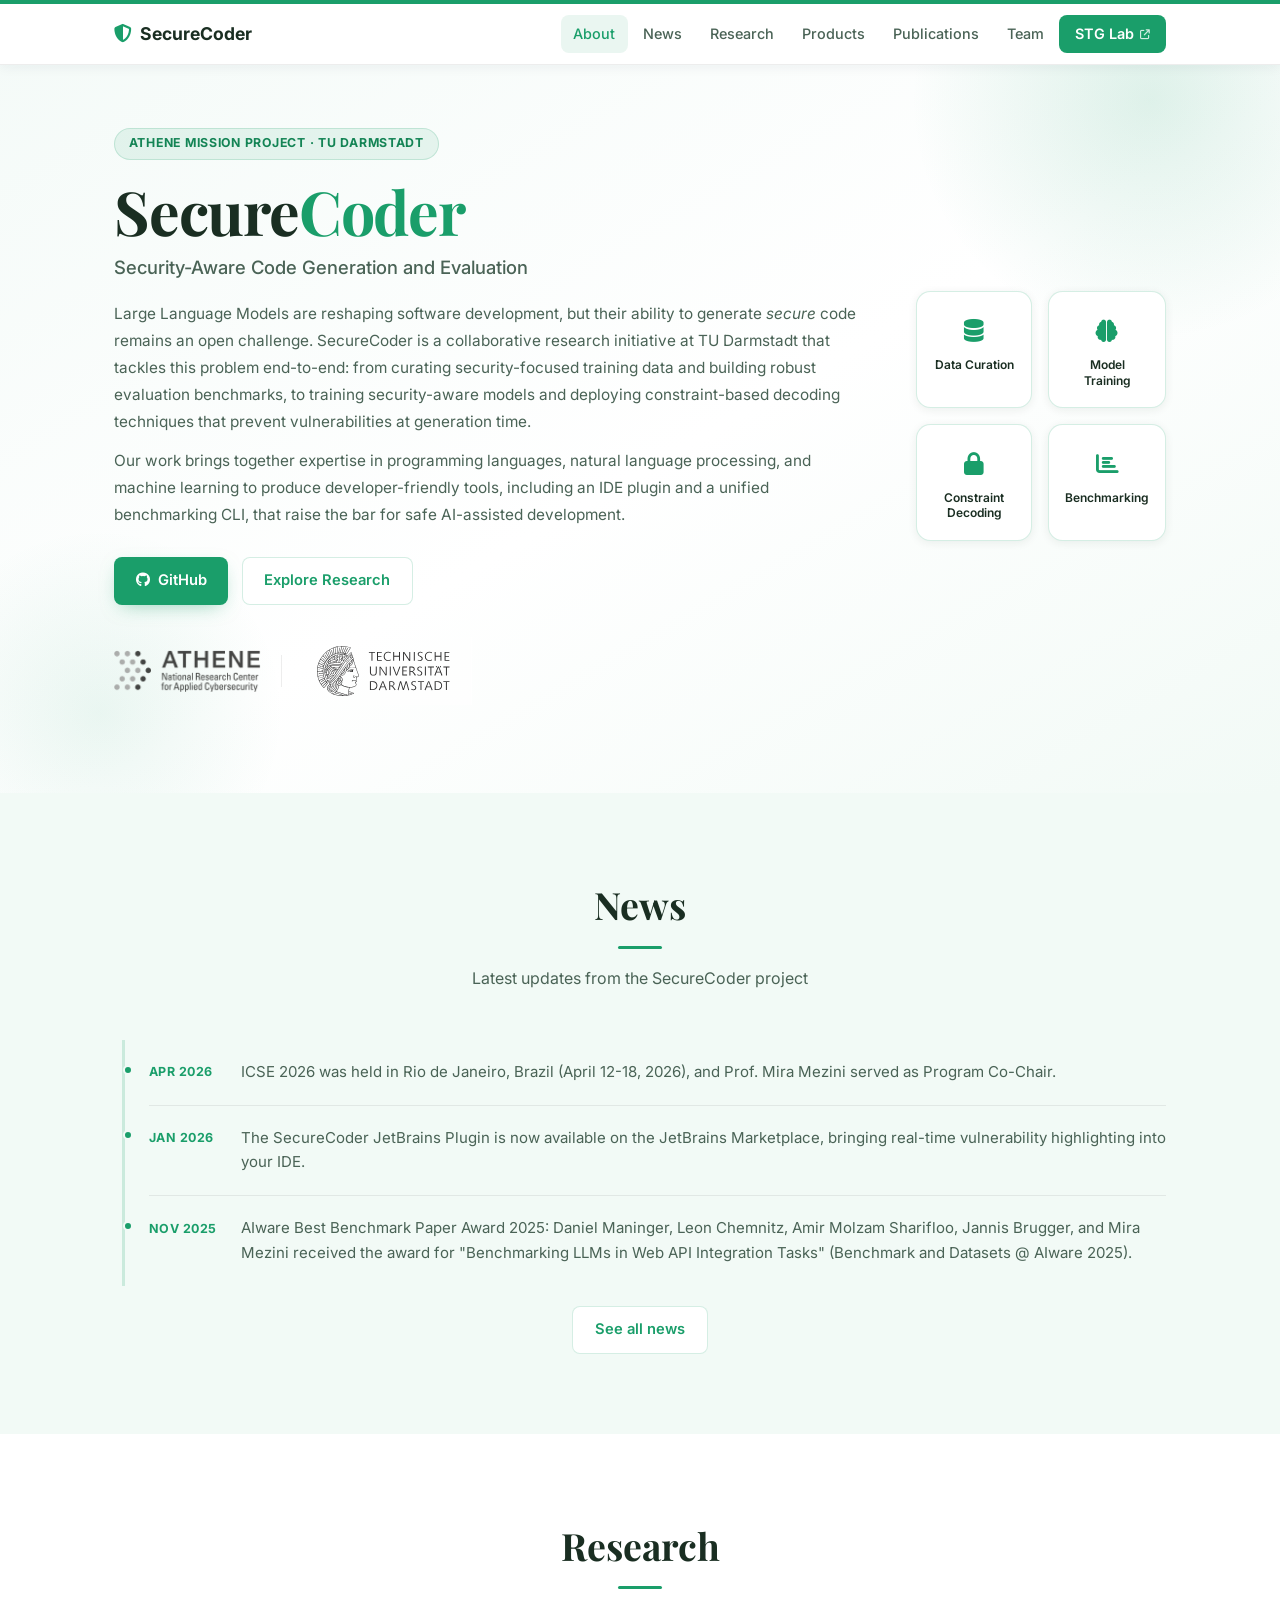
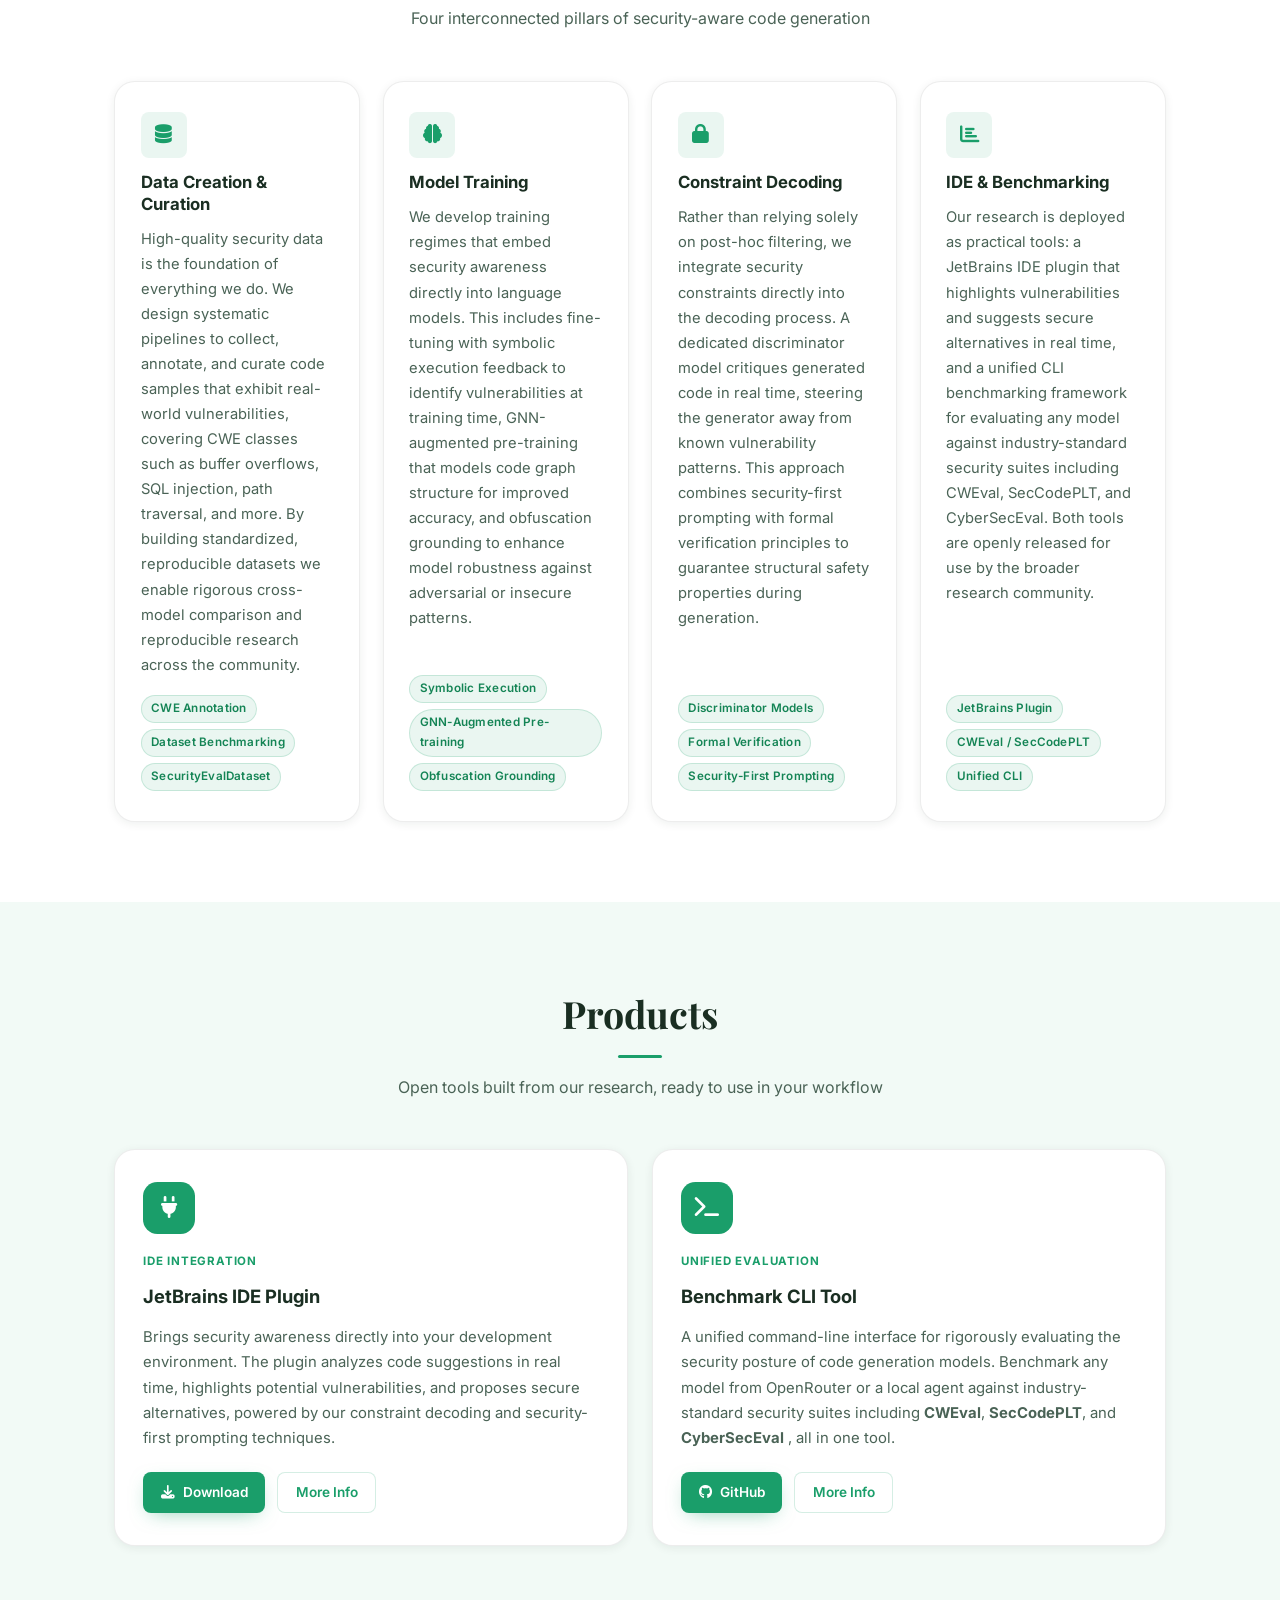
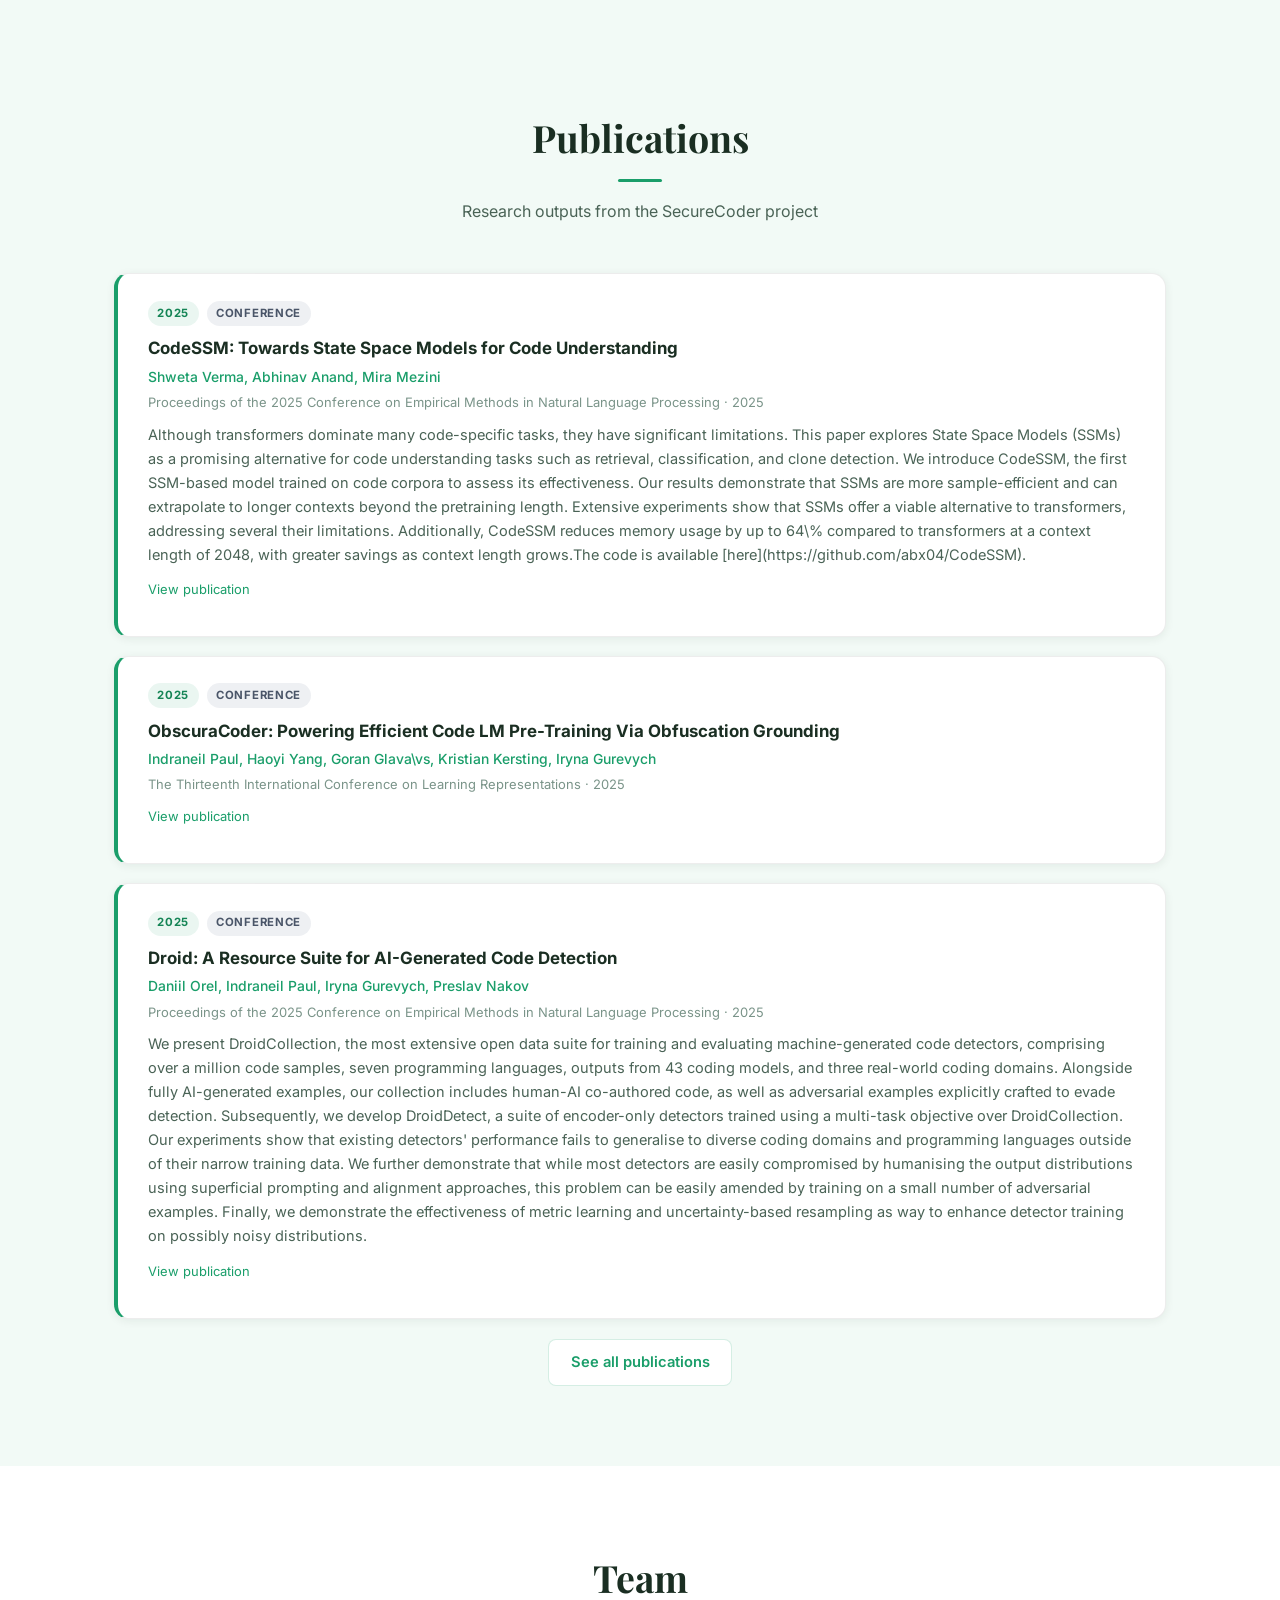
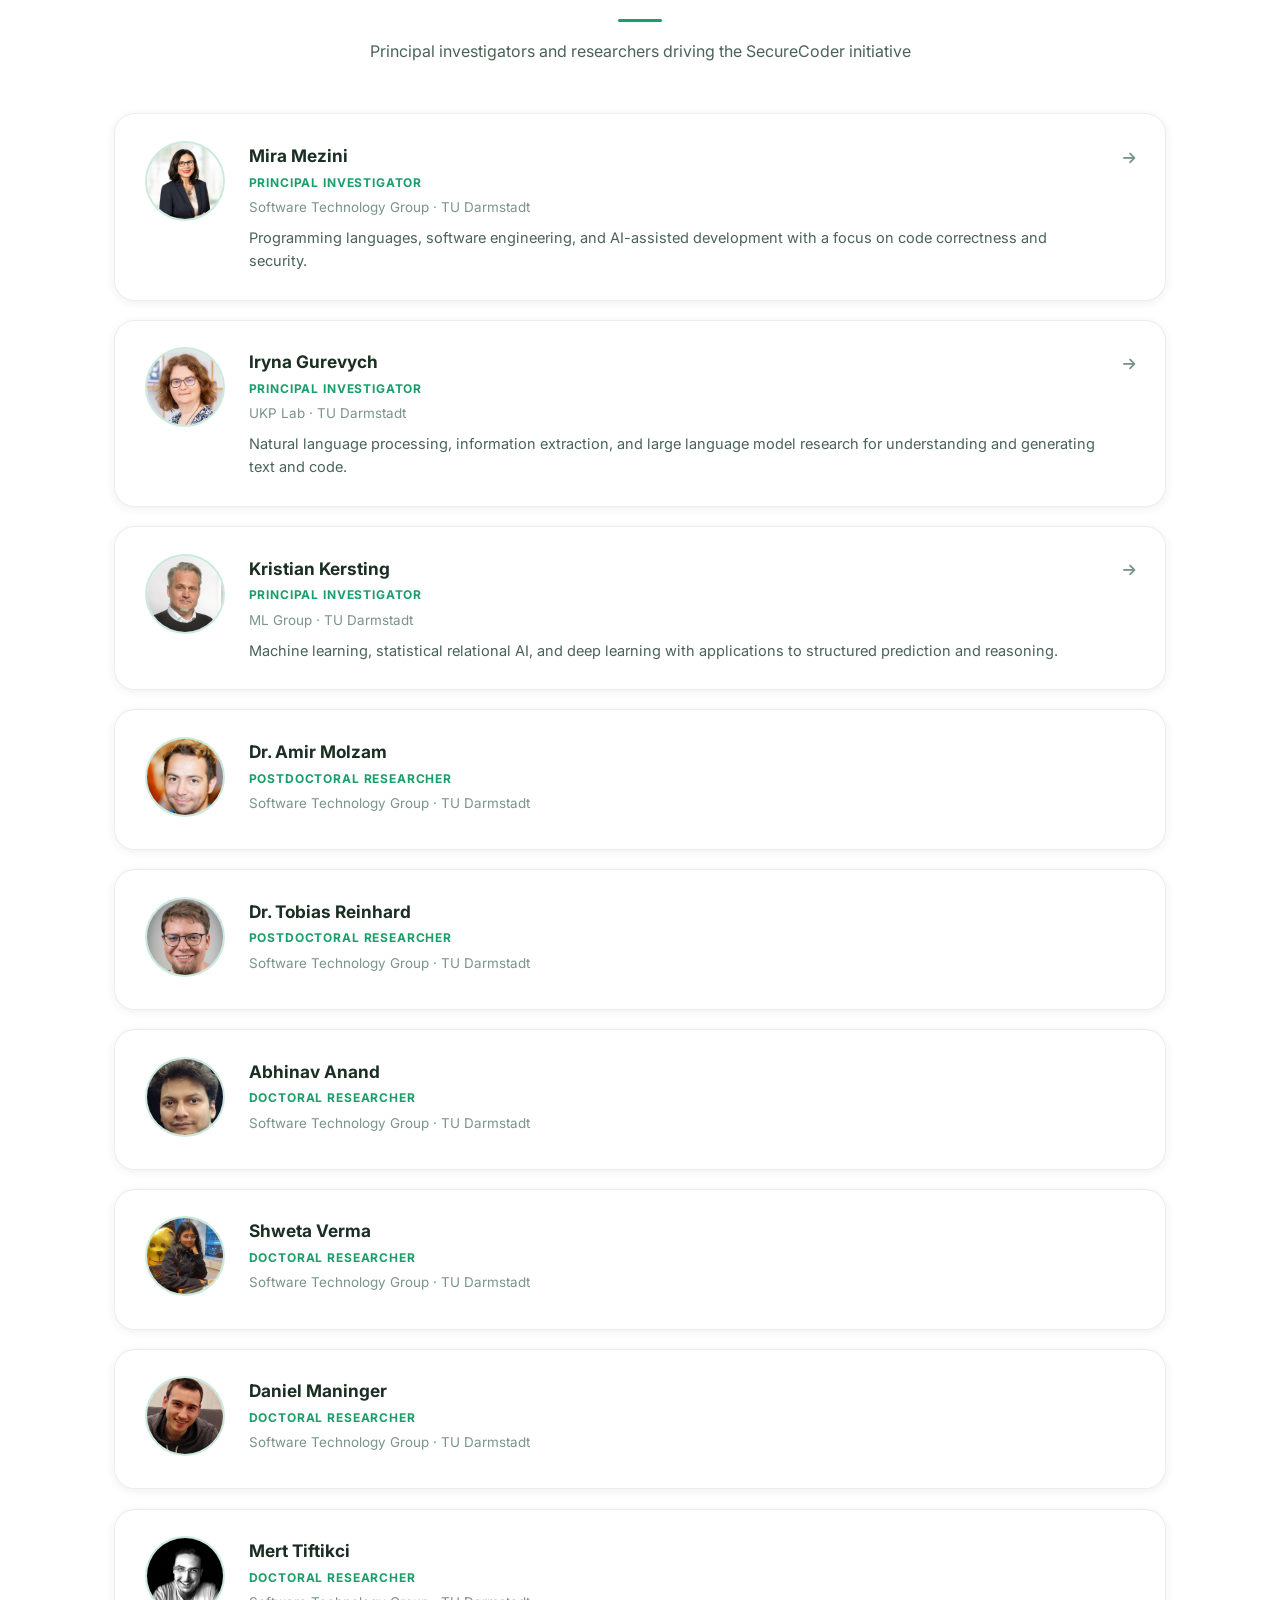
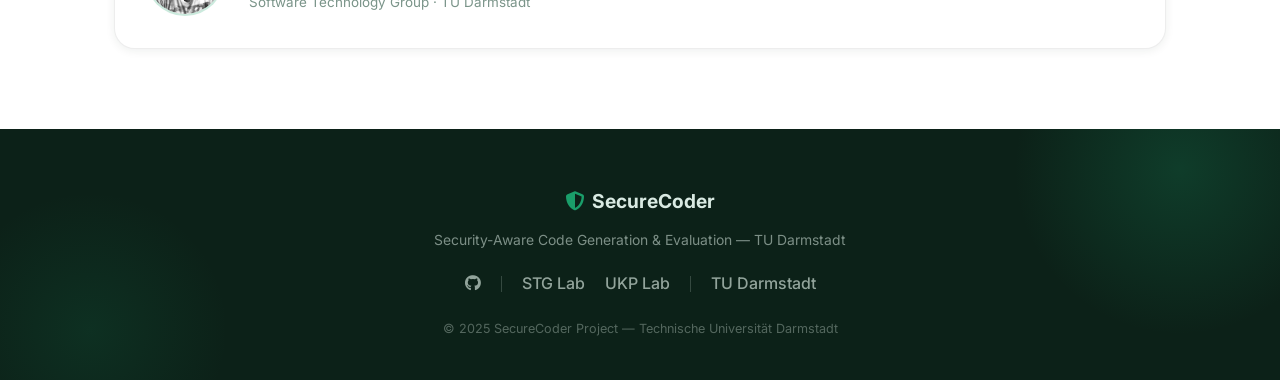
==== commit ecdfdc8c: "Update site: dynamic publications and news pages" ====
--- a/index.html
+++ b/index.html
@@ -406,8 +406,8 @@
                 <div class="section-header">
                     <h2 class="section-heading">Team</h2>
                     <p class="section-sub">
-                        Principal Investigators leading the SecureCoder
-                        initiative
+                        Principal investigators and researchers driving the
+                        SecureCoder initiative
                     </p>
                 </div>
                 <div class="team-grid">
@@ -497,6 +497,102 @@
                             ><i class="fas fa-arrow-right"></i
                         ></span>
                     </a>
+
+                    <div class="team-card">
+                        <div class="team-avatar">
+                            <img
+                                src="./static/images/Amir_Molzam_Sharifloo.jpg"
+                                alt="Dr. Amir Molzam"
+                            />
+                        </div>
+                        <div class="team-info">
+                            <div class="team-name">Dr. Amir Molzam</div>
+                            <div class="team-role">Postdoctoral Researcher</div>
+                            <div class="team-affiliation">
+                                Software Technology Group &middot; TU Darmstadt
+                            </div>
+                        </div>
+                    </div>
+
+                    <div class="team-card">
+                        <div class="team-avatar">
+                            <img
+                                src="./static/images/Tobias_Reinhard.jpg"
+                                alt="Dr. Tobias Reinhard"
+                            />
+                        </div>
+                        <div class="team-info">
+                            <div class="team-name">Dr. Tobias Reinhard</div>
+                            <div class="team-role">Postdoctoral Researcher</div>
+                            <div class="team-affiliation">
+                                Software Technology Group &middot; TU Darmstadt
+                            </div>
+                        </div>
+                    </div>
+
+                    <div class="team-card">
+                        <div class="team-avatar">
+                            <img
+                                src="./static/images/Abhinav_Anand.jpg"
+                                alt="Abhinav Anand"
+                            />
+                        </div>
+                        <div class="team-info">
+                            <div class="team-name">Abhinav Anand</div>
+                            <div class="team-role">Doctoral Researcher</div>
+                            <div class="team-affiliation">
+                                Software Technology Group &middot; TU Darmstadt
+                            </div>
+                        </div>
+                    </div>
+
+                    <div class="team-card">
+                        <div class="team-avatar">
+                            <img
+                                src="./static/images/Shweta_Verma.jpg"
+                                alt="Shweta Verma"
+                            />
+                        </div>
+                        <div class="team-info">
+                            <div class="team-name">Shweta Verma</div>
+                            <div class="team-role">Doctoral Researcher</div>
+                            <div class="team-affiliation">
+                                Software Technology Group &middot; TU Darmstadt
+                            </div>
+                        </div>
+                    </div>
+
+                    <div class="team-card">
+                        <div class="team-avatar">
+                            <img
+                                src="./static/images/Daniel_Maninger.jpg"
+                                alt="Daniel Maninger"
+                            />
+                        </div>
+                        <div class="team-info">
+                            <div class="team-name">Daniel Maninger</div>
+                            <div class="team-role">Doctoral Researcher</div>
+                            <div class="team-affiliation">
+                                Software Technology Group &middot; TU Darmstadt
+                            </div>
+                        </div>
+                    </div>
+
+                    <div class="team-card">
+                        <div class="team-avatar">
+                            <img
+                                src="./static/images/Mert_Tiftikci.jpg"
+                                alt="Mert Tiftikci"
+                            />
+                        </div>
+                        <div class="team-info">
+                            <div class="team-name">Mert Tiftikci</div>
+                            <div class="team-role">Doctoral Researcher</div>
+                            <div class="team-affiliation">
+                                Software Technology Group &middot; TU Darmstadt
+                            </div>
+                        </div>
+                    </div>
                 </div>
             </div>
         </section>
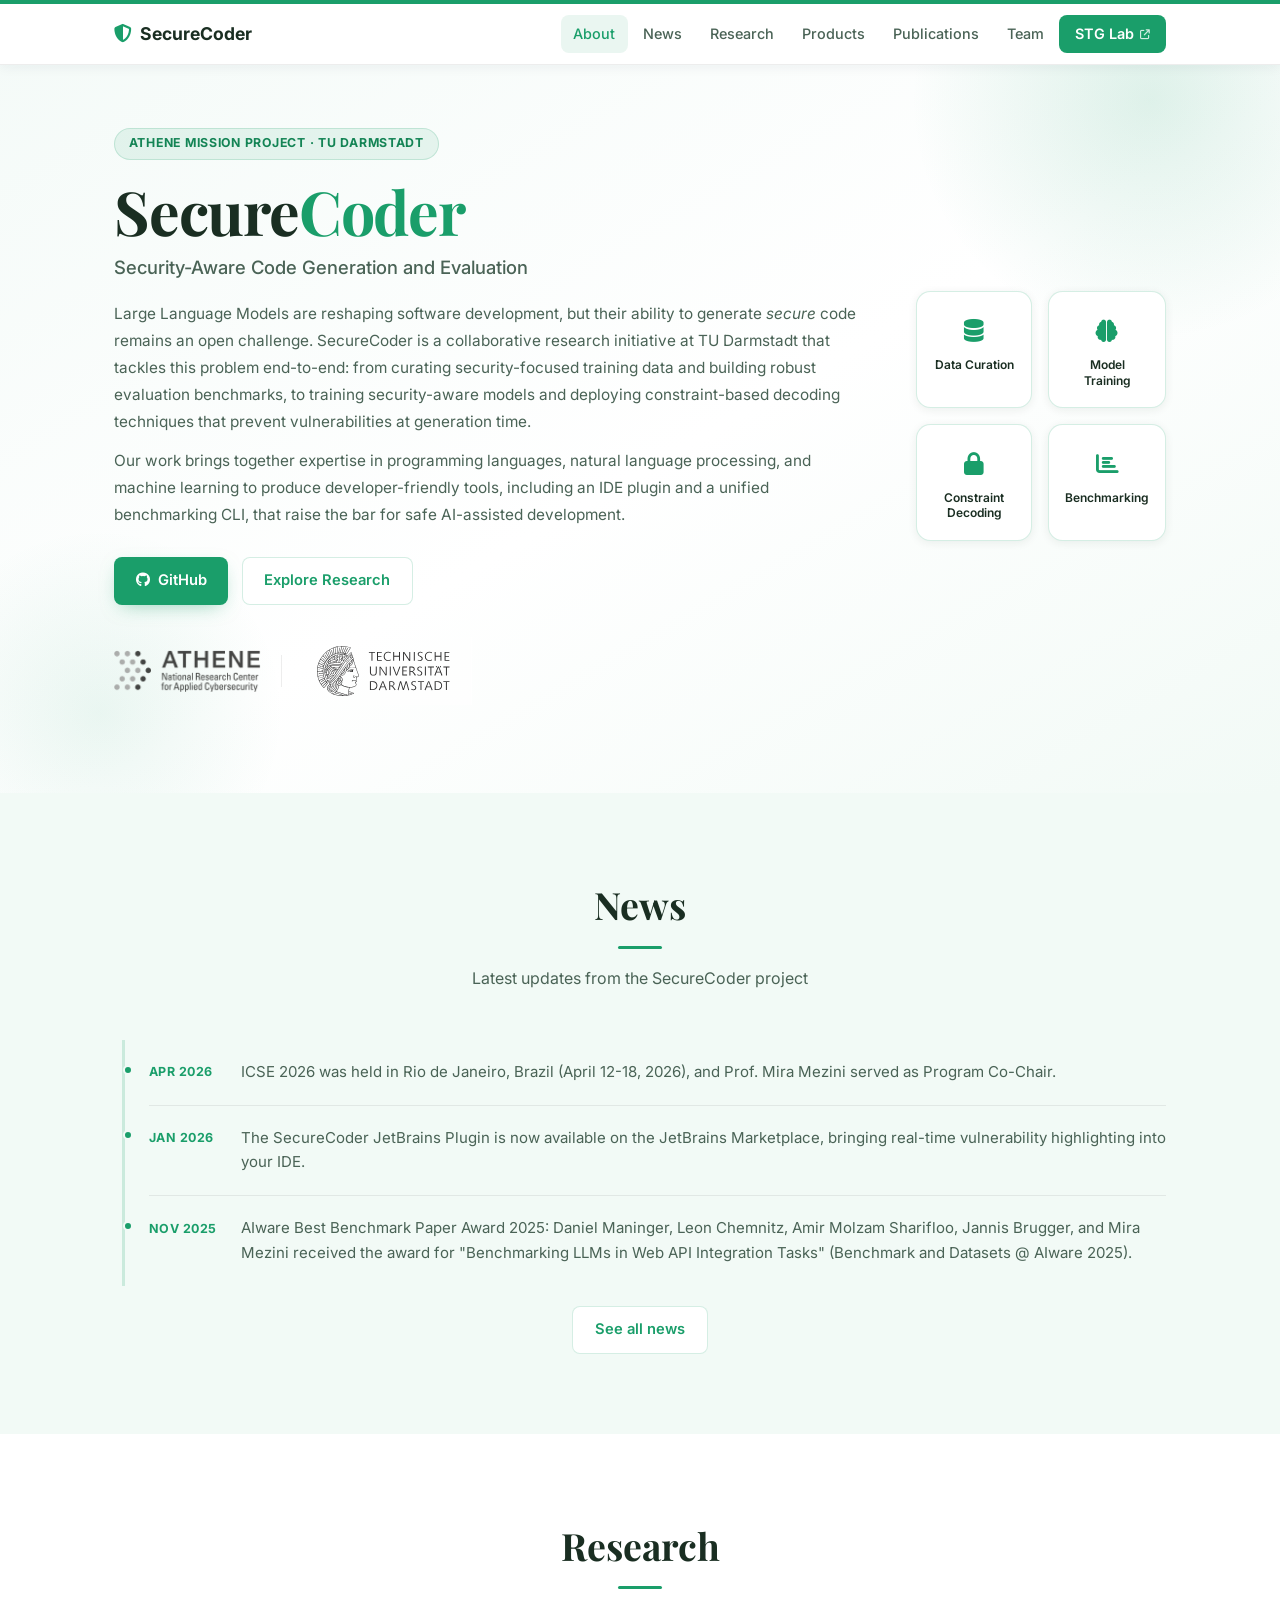
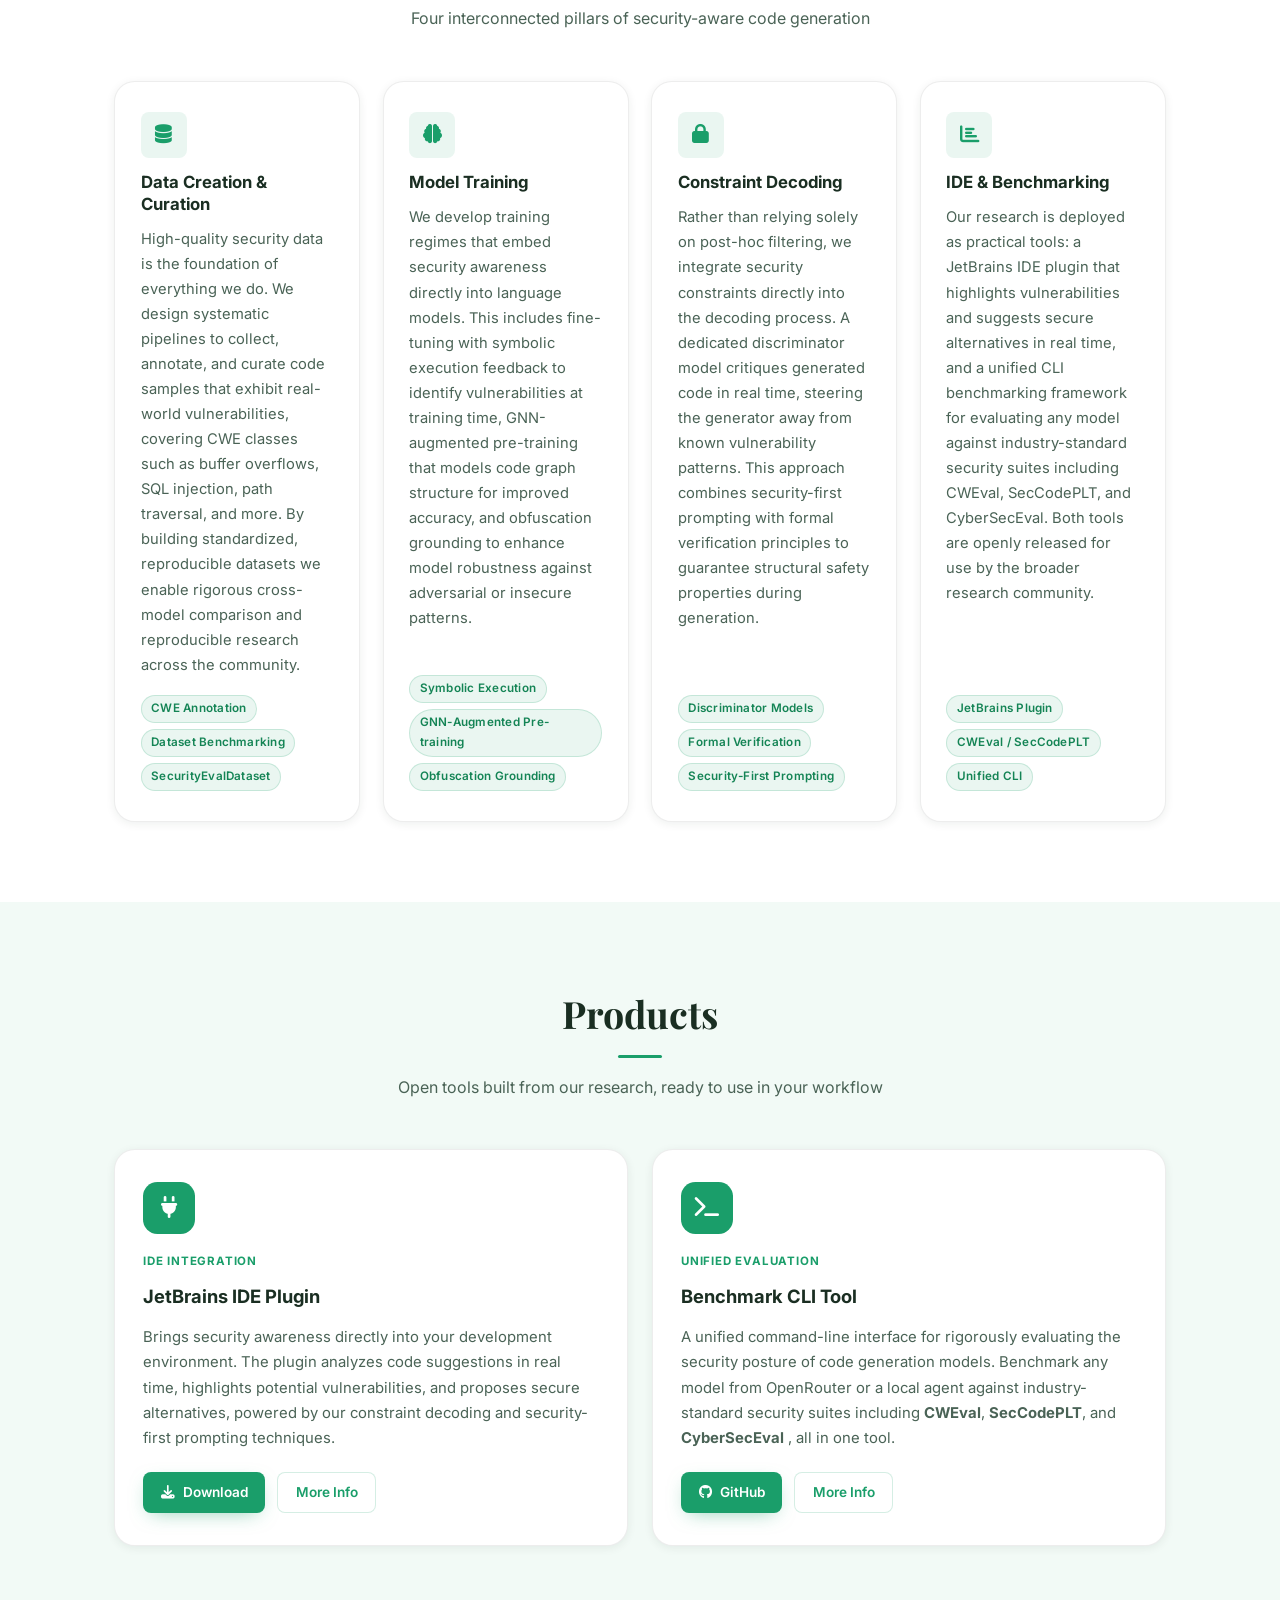
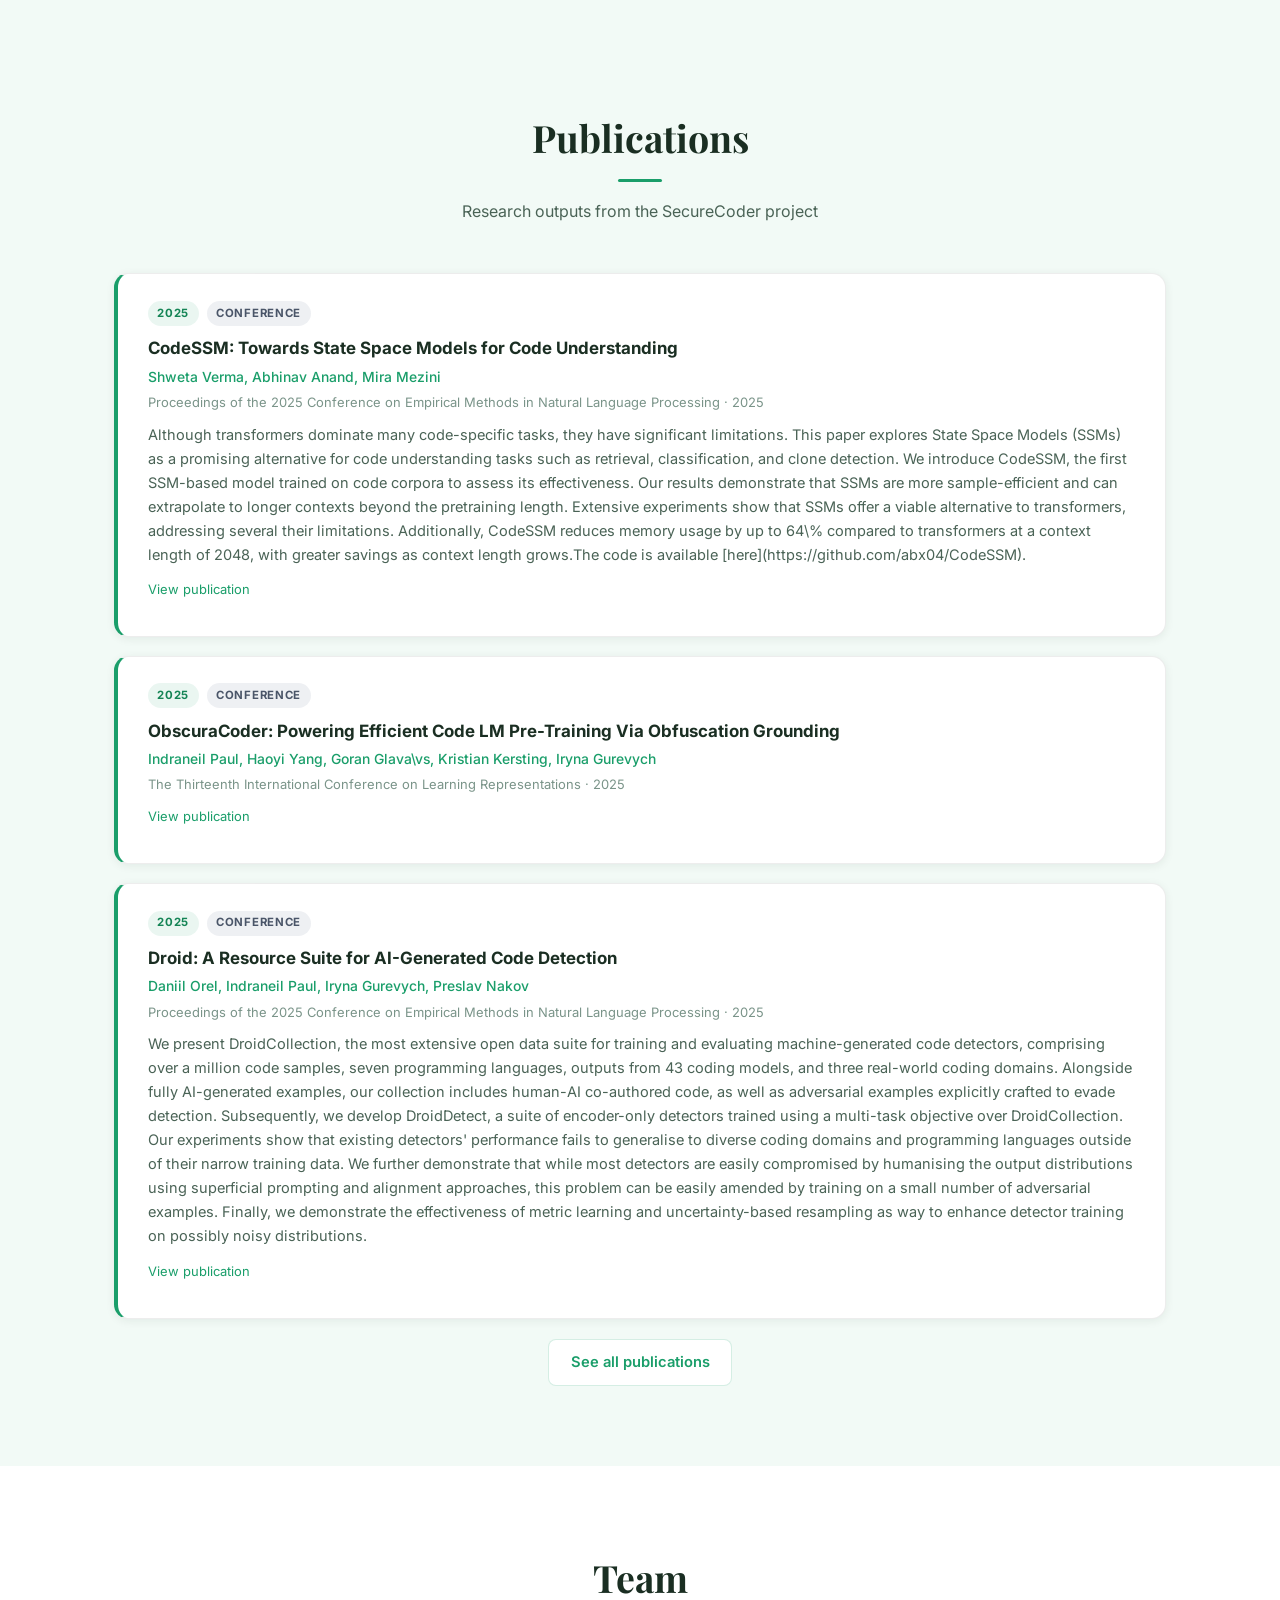
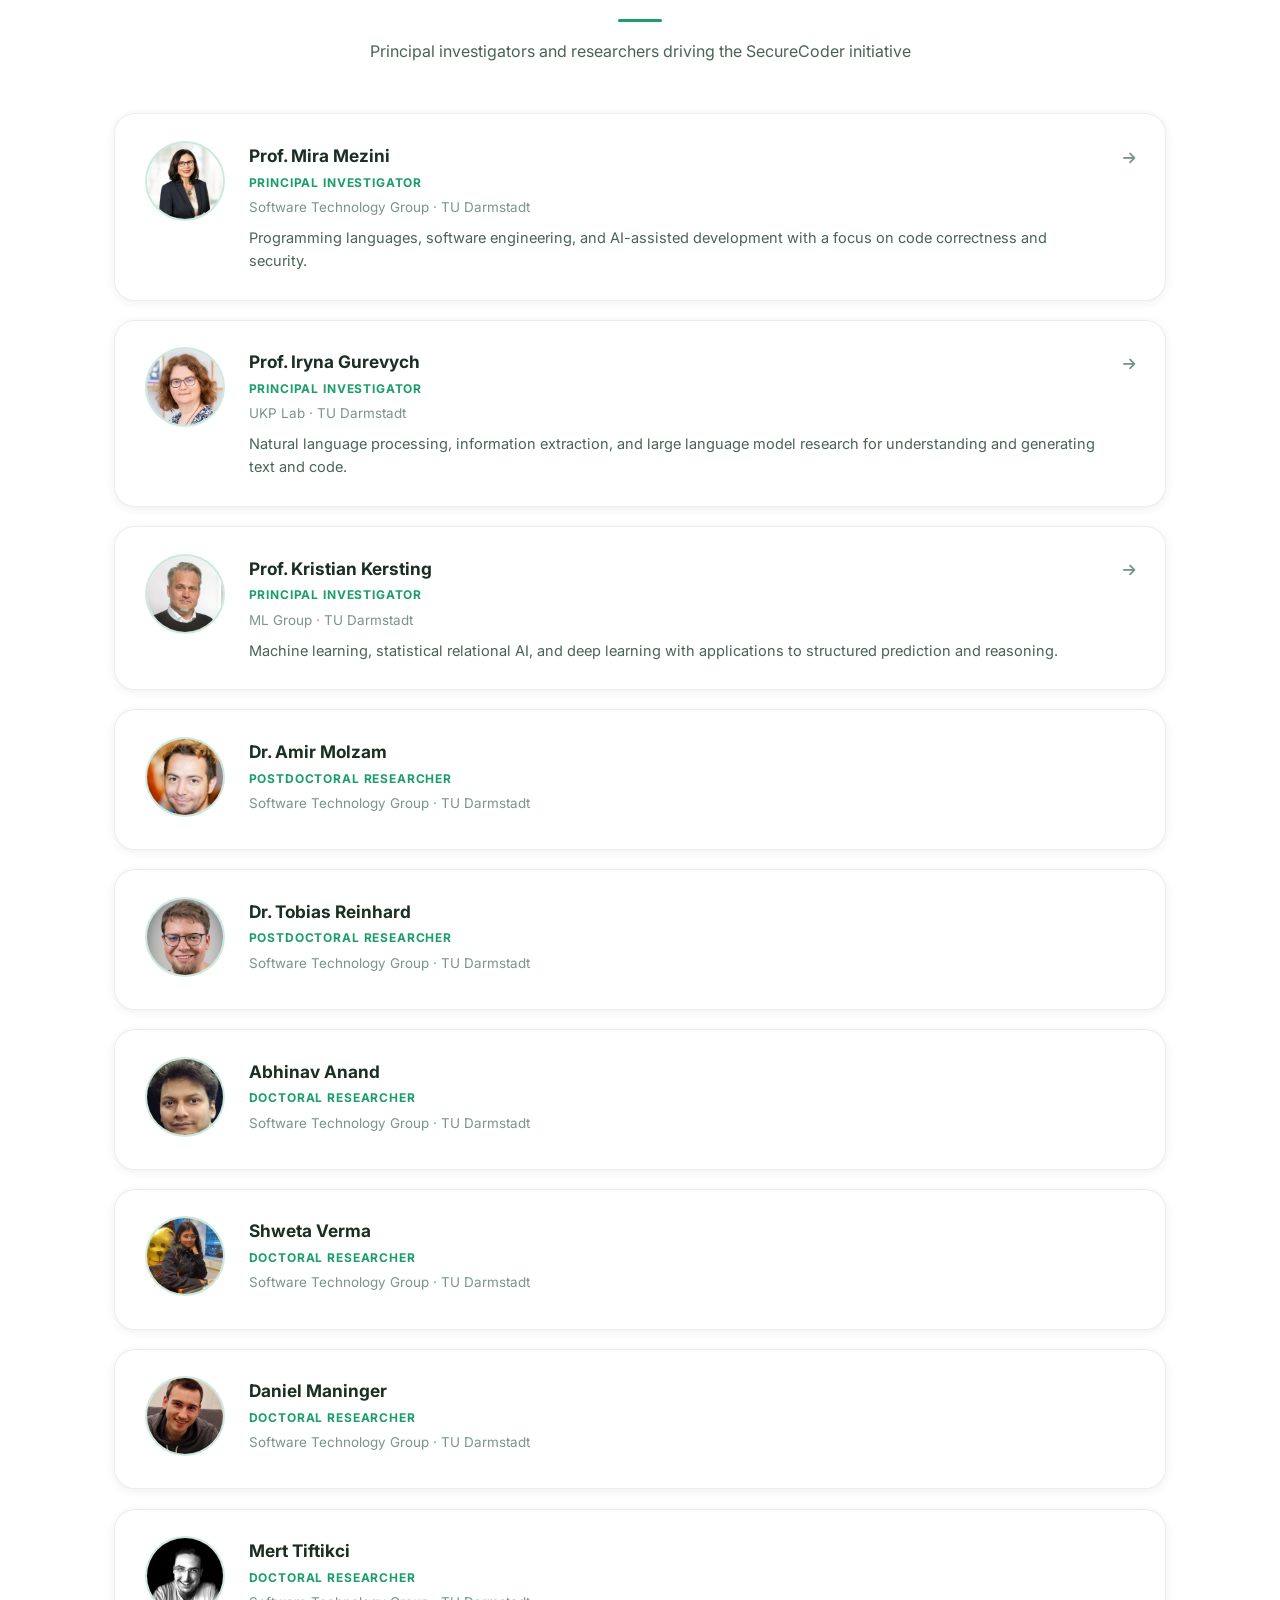
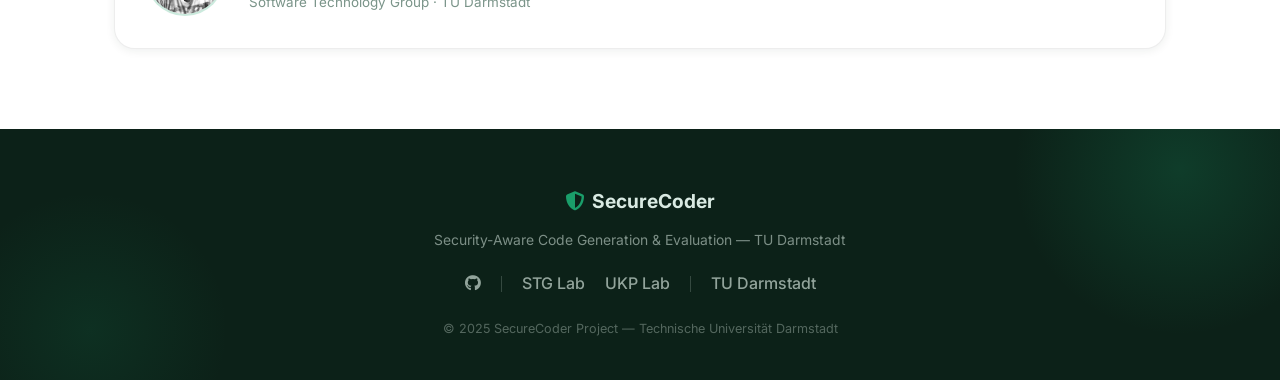
==== commit 3ed5f504: "Update site: dynamic publications and news pages" ====
--- a/index.html
+++ b/index.html
@@ -424,7 +424,7 @@
                             />
                         </div>
                         <div class="team-info">
-                            <div class="team-name">Mira Mezini</div>
+                            <div class="team-name">Prof. Mira Mezini</div>
                             <div class="team-role">Principal Investigator</div>
                             <div class="team-affiliation">
                                 Software Technology Group &middot; TU Darmstadt
@@ -453,7 +453,7 @@
                             />
                         </div>
                         <div class="team-info">
-                            <div class="team-name">Iryna Gurevych</div>
+                            <div class="team-name">Prof. Iryna Gurevych</div>
                             <div class="team-role">Principal Investigator</div>
                             <div class="team-affiliation">
                                 UKP Lab &middot; TU Darmstadt
@@ -482,7 +482,7 @@
                             />
                         </div>
                         <div class="team-info">
-                            <div class="team-name">Kristian Kersting</div>
+                            <div class="team-name">Prof. Kristian Kersting</div>
                             <div class="team-role">Principal Investigator</div>
                             <div class="team-affiliation">
                                 ML Group &middot; TU Darmstadt
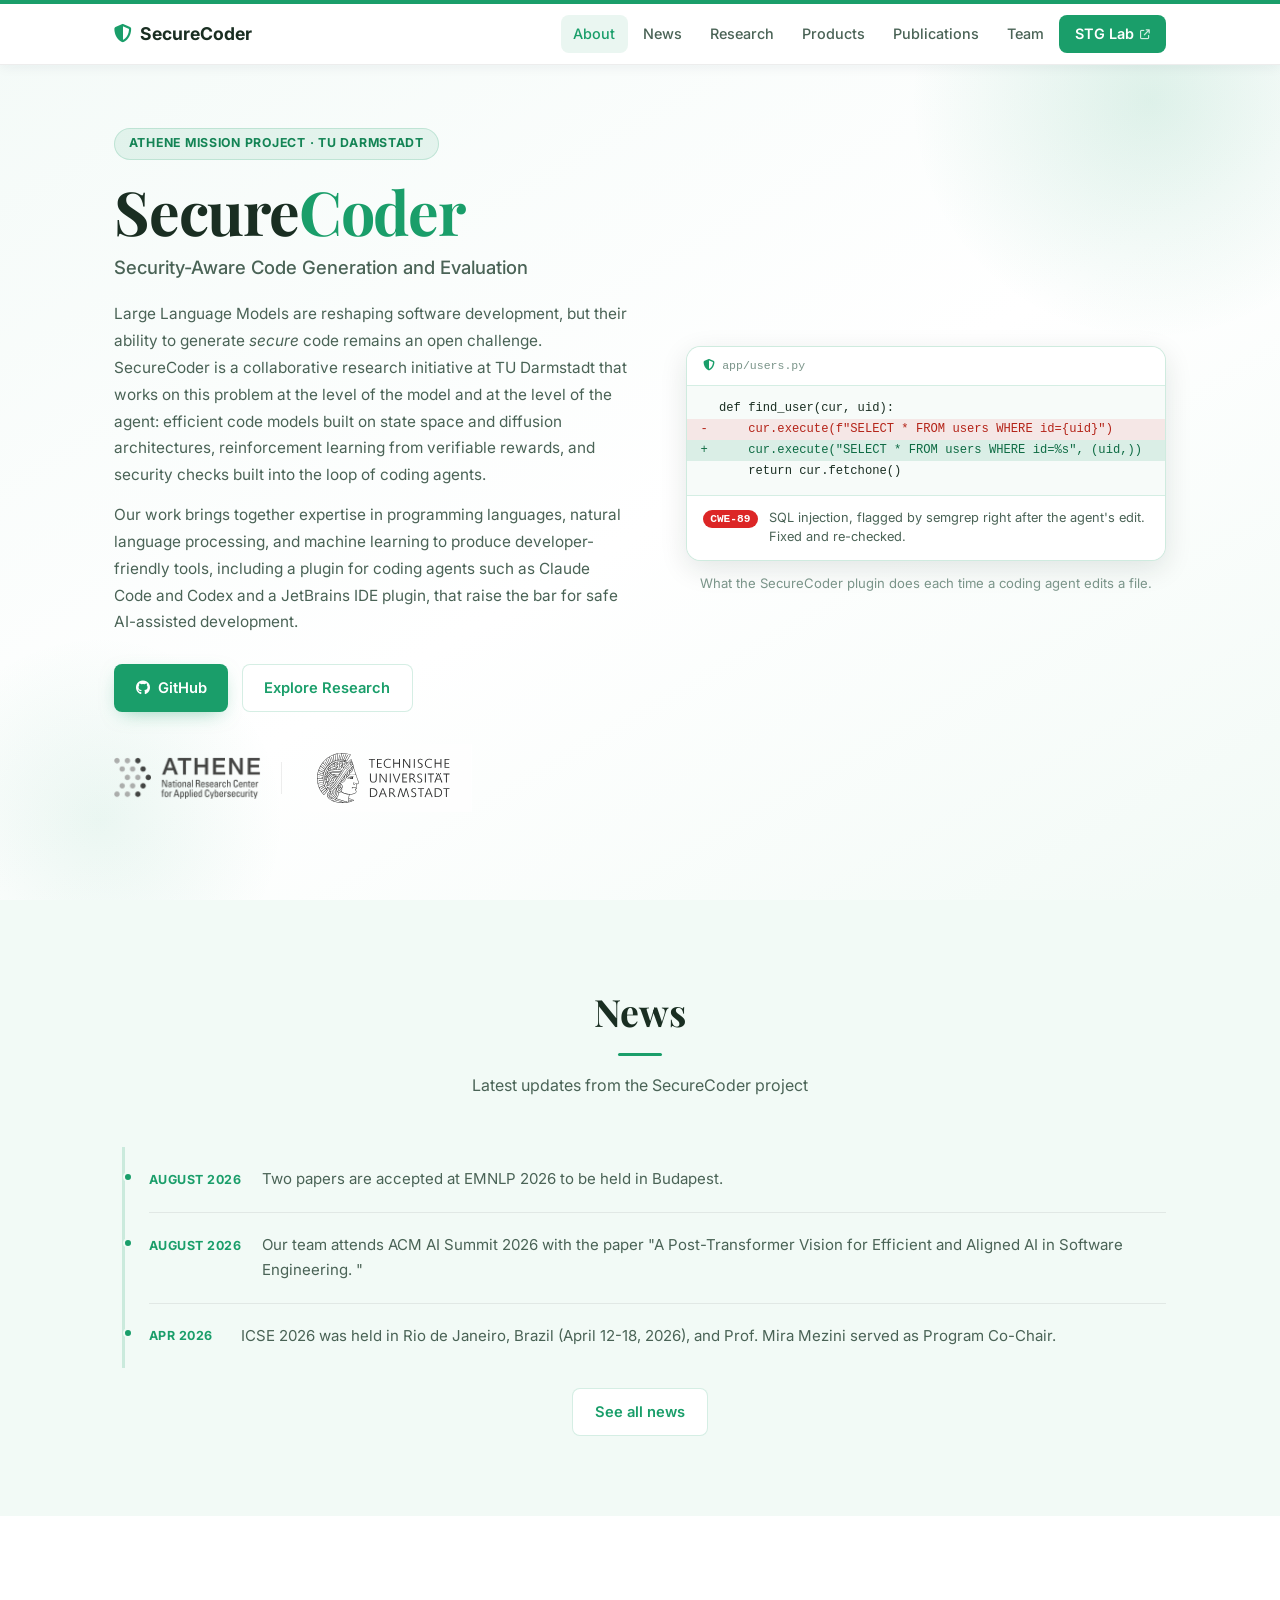
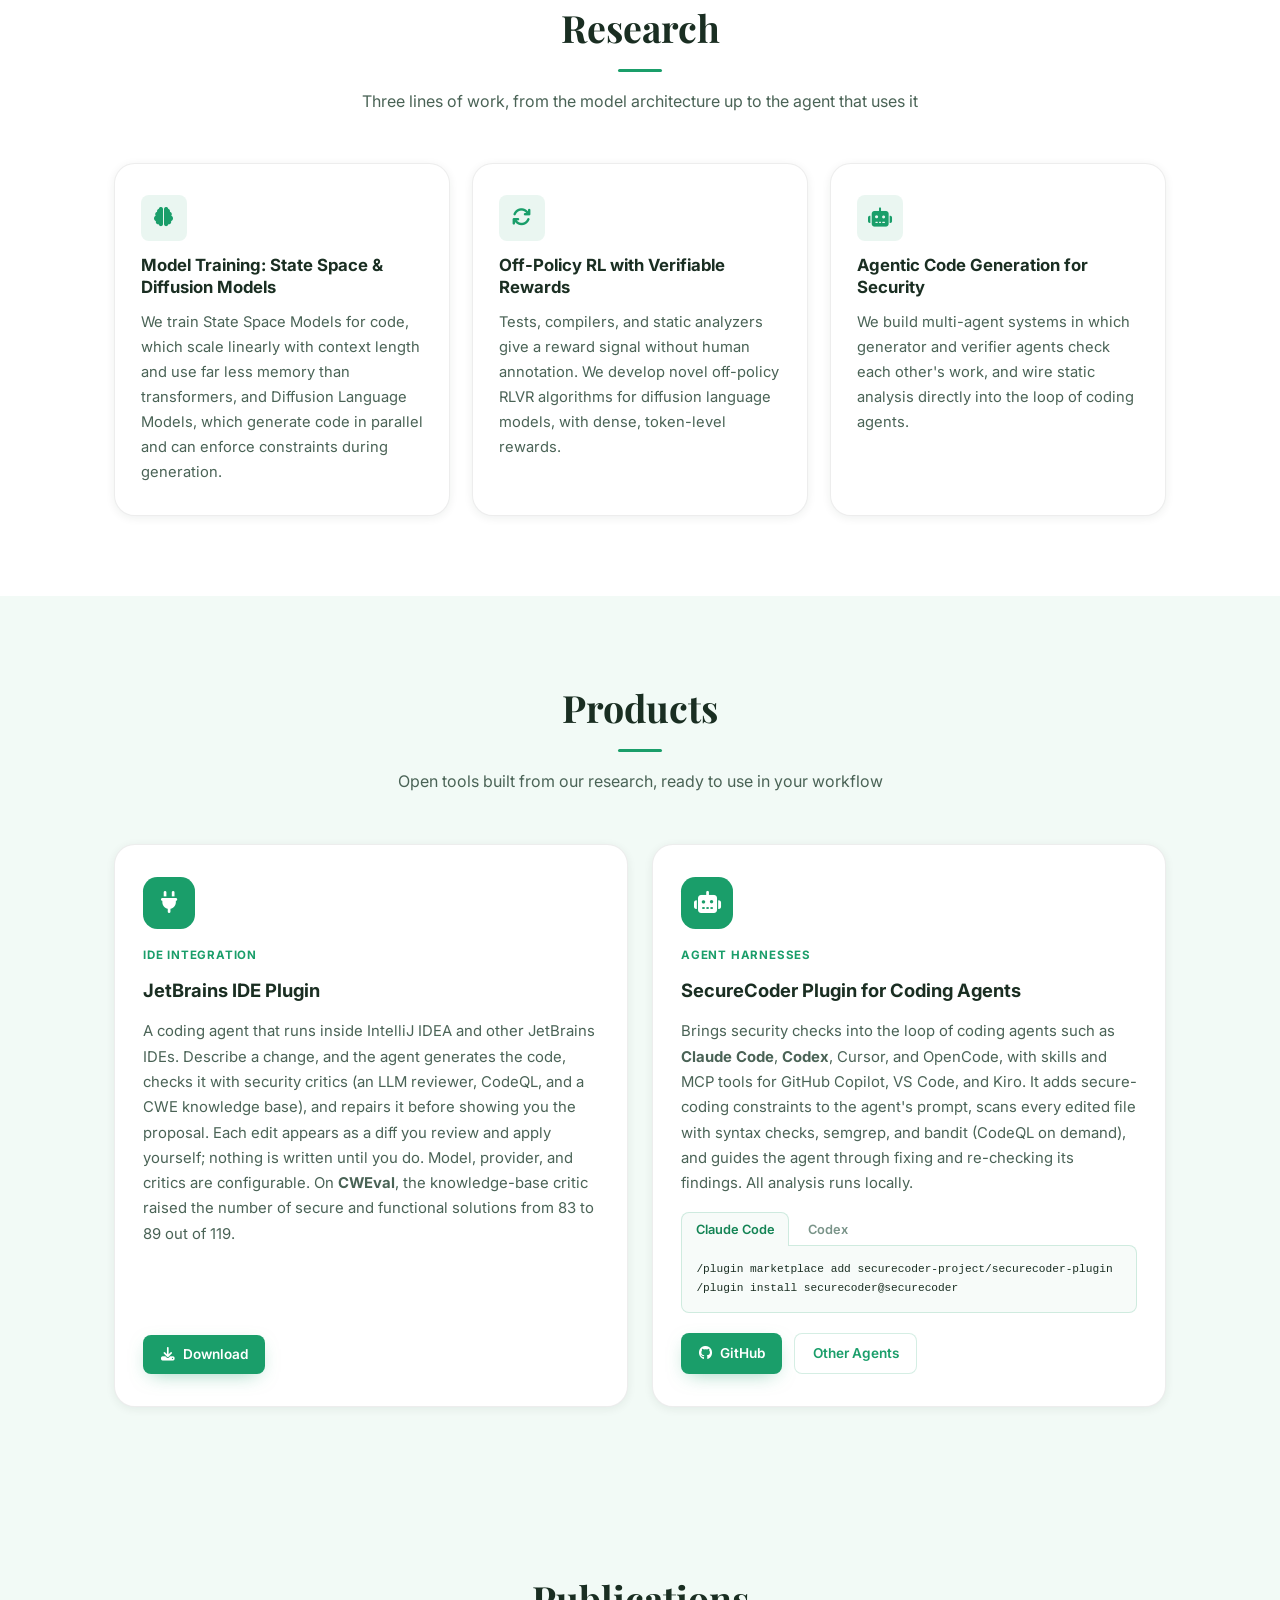
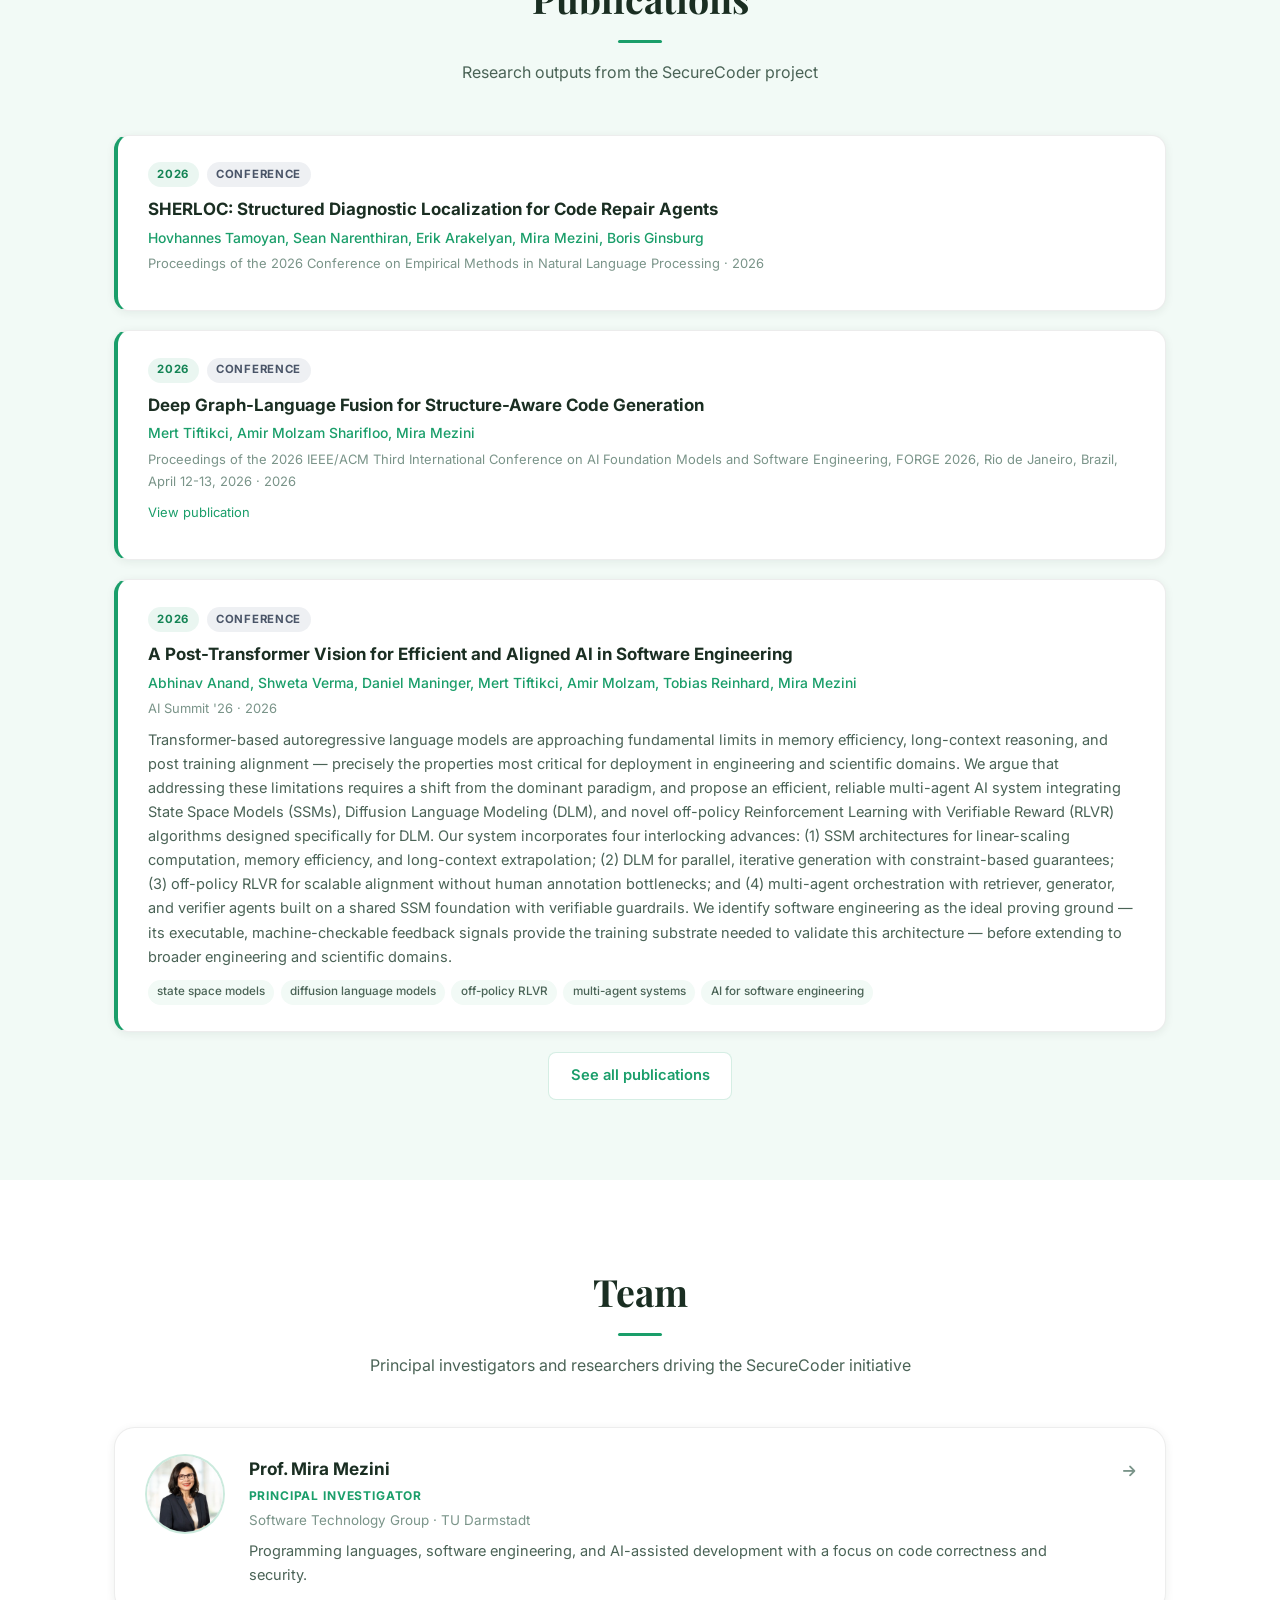
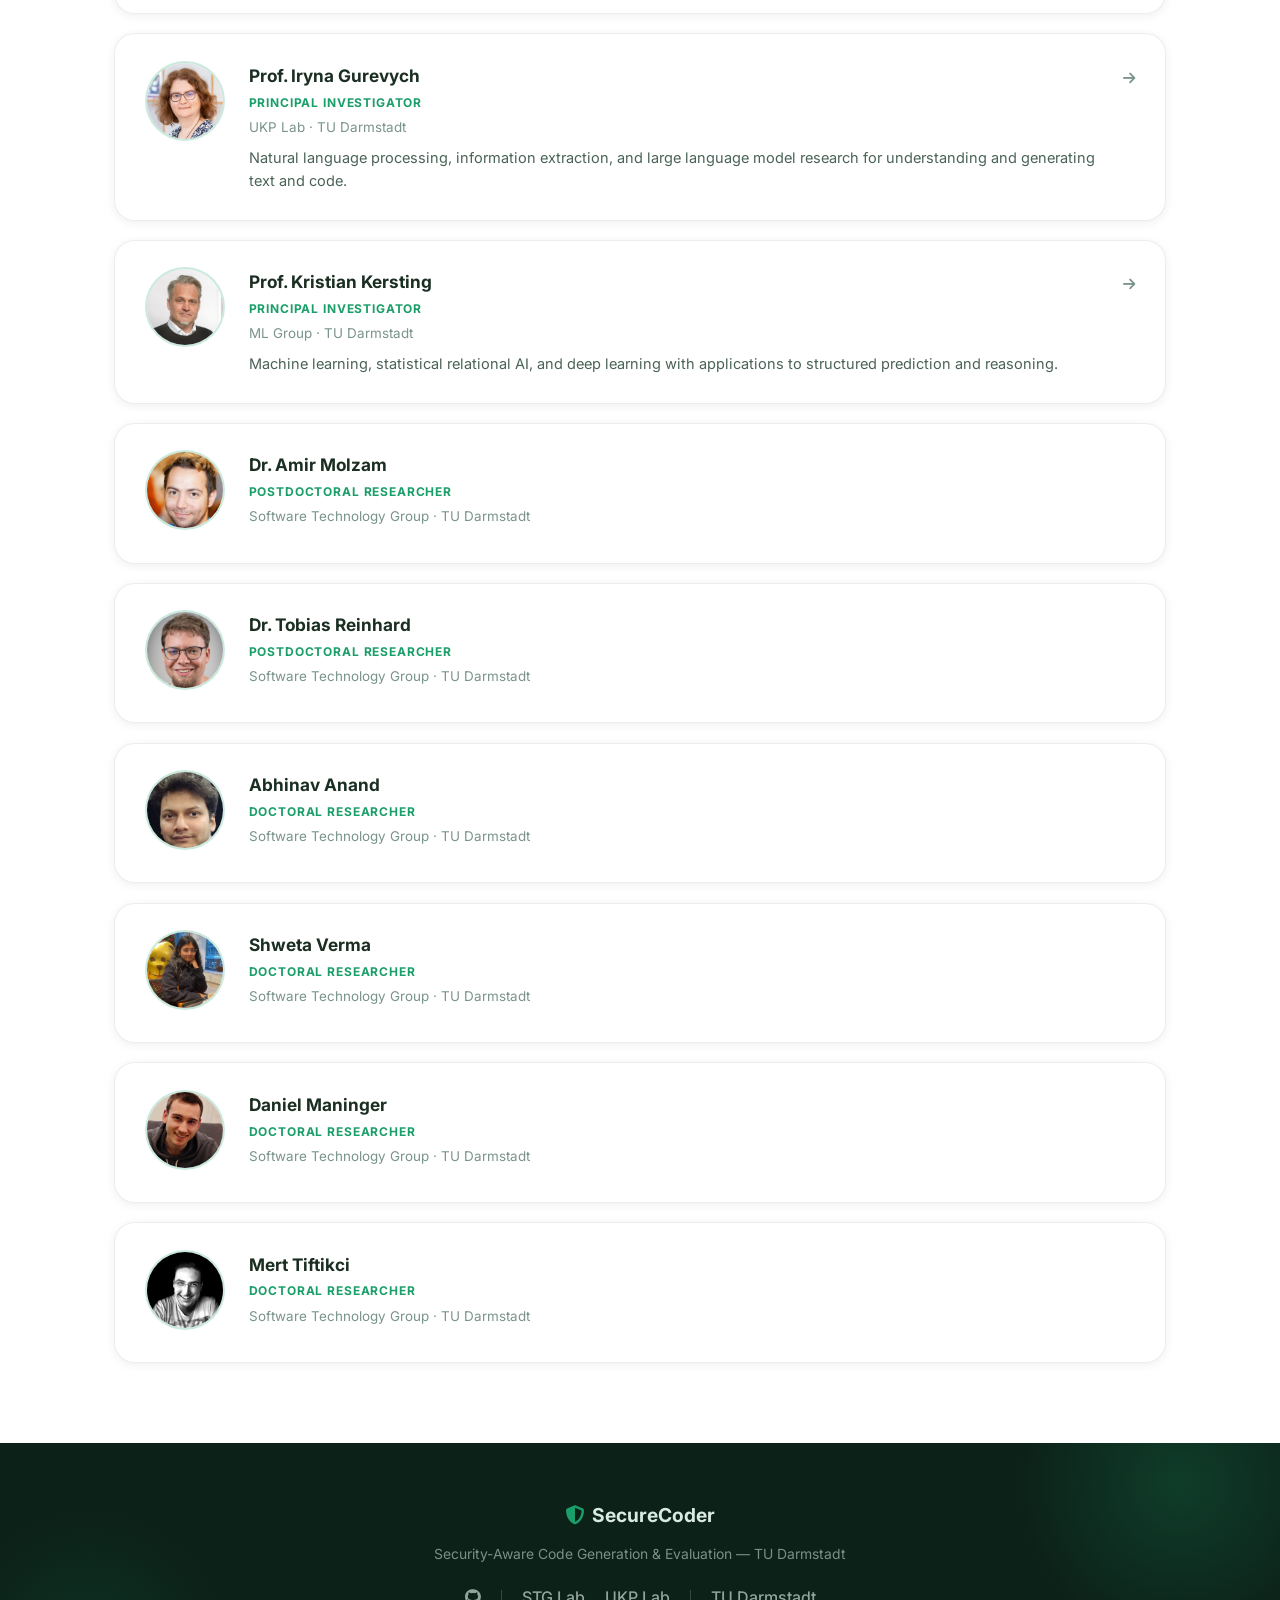
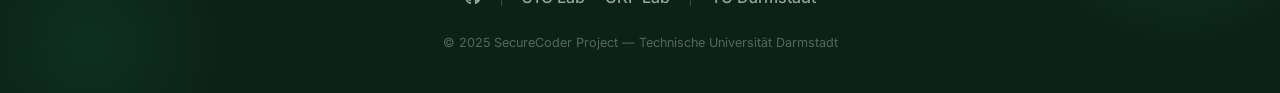
==== commit 985131ee: "Update hero, research, and products" ====
--- a/index.html
+++ b/index.html
@@ -9,7 +9,7 @@
         />
         <meta
             name="keywords"
-            content="SecureCoder, secure code generation, LLM, security, TU Darmstadt, benchmarking"
+            content="SecureCoder, secure code generation, LLM, coding agents, security, TU Darmstadt"
         />
         <title>SecureCoder, Security-Aware Code Generation</title>
 
@@ -81,20 +81,20 @@
                             development, but their ability to generate
                             <em>secure</em> code remains an open challenge.
                             SecureCoder is a collaborative research initiative
-                            at TU Darmstadt that tackles this problem
-                            end-to-end: from curating security-focused training
-                            data and building robust evaluation benchmarks, to
-                            training security-aware models and deploying
-                            constraint-based decoding techniques that prevent
-                            vulnerabilities at generation time.
+                            at TU Darmstadt that works on this problem at the
+                            level of the model and at the level of the agent:
+                            efficient code models built on state space and
+                            diffusion architectures, reinforcement learning
+                            from verifiable rewards, and security checks built
+                            into the loop of coding agents.
                         </p>
                         <p class="hero-desc">
                             Our work brings together expertise in programming
                             languages, natural language processing, and machine
                             learning to produce developer-friendly tools,
-                            including an IDE plugin and a unified benchmarking
-                            CLI, that raise the bar for safe AI-assisted
-                            development.
+                            including a plugin for coding agents such as Claude
+                            Code and Codex and a JetBrains IDE plugin, that
+                            raise the bar for safe AI-assisted development.
                         </p>
                         <div class="hero-links">
                             <a
@@ -139,38 +139,25 @@
                             </a>
                         </div>
                     </div>
-                    <div class="hero-visual">
-                        <div class="hero-card-stack">
-                            <div class="hero-stat-card">
-                                <div class="hero-stat-icon">
-                                    <i class="fas fa-database"></i>
-                                </div>
-                                <div class="hero-stat-label">Data Curation</div>
-                            </div>
-                            <div class="hero-stat-card">
-                                <div class="hero-stat-icon">
-                                    <i class="fas fa-brain"></i>
-                                </div>
-                                <div class="hero-stat-label">
-                                    Model Training
-                                </div>
-                            </div>
-                            <div class="hero-stat-card">
-                                <div class="hero-stat-icon">
-                                    <i class="fas fa-lock"></i>
-                                </div>
-                                <div class="hero-stat-label">
-                                    Constraint Decoding
-                                </div>
-                            </div>
-                            <div class="hero-stat-card">
-                                <div class="hero-stat-icon">
-                                    <i class="fas fa-chart-bar"></i>
-                                </div>
-                                <div class="hero-stat-label">Benchmarking</div>
-                            </div>
-                        </div>
-                    </div>
+                    <figure class="hero-visual hero-figure">
+                        <div class="diff" role="img" aria-label="Code diff: an agent's SQL query built with an f-string is flagged as CWE-89 SQL injection and replaced with a parameterized query.">
+                            <div class="diff-file">
+                                <i class="fas fa-shield-halved"></i> app/users.py
+                            </div>
+                            <pre class="diff-body" aria-hidden="true"><code><span class="ln">def find_user(cur, uid):</span>
+<span class="ln ln-del">    cur.execute(f"SELECT * FROM users WHERE id={uid}")</span>
+<span class="ln ln-add">    cur.execute("SELECT * FROM users WHERE id=%s", (uid,))</span>
+<span class="ln">    return cur.fetchone()</span></code></pre>
+                            <p class="diff-finding" aria-hidden="true">
+                                <span class="finding-rule">CWE-89</span>
+                                <span>SQL injection, flagged by semgrep right after the agent's edit. Fixed and re-checked.</span>
+                            </p>
+                        </div>
+                        <figcaption>
+                            What the SecureCoder plugin does each time a coding
+                            agent edits a file.
+                        </figcaption>
+                    </figure>
                 </div>
             </div>
         </section>
@@ -206,98 +193,49 @@
                 <div class="section-header">
                     <h2 class="section-heading">Research</h2>
                     <p class="section-sub">
-                        Four interconnected pillars of security-aware code
-                        generation
+                        Three lines of work, from the model architecture up to
+                        the agent that uses it
                     </p>
                 </div>
                 <div class="research-grid">
                     <div class="research-card">
                         <div class="research-icon">
-                            <i class="fas fa-database"></i>
-                        </div>
-                        <h3>Data Creation &amp; Curation</h3>
+                            <i class="fas fa-brain"></i>
+                        </div>
+                        <h3>Model Training: State Space &amp; Diffusion Models</h3>
                         <p>
-                            High-quality security data is the foundation of
-                            everything we do. We design systematic pipelines to
-                            collect, annotate, and curate code samples that
-                            exhibit real-world vulnerabilities, covering CWE
-                            classes such as buffer overflows, SQL injection,
-                            path traversal, and more. By building standardized,
-                            reproducible datasets we enable rigorous cross-model
-                            comparison and reproducible research across the
-                            community.
-                        </p>
-                        <ul class="research-tags">
-                            <li>CWE Annotation</li>
-                            <li>Dataset Benchmarking</li>
-                            <li>SecurityEvalDataset</li>
-                        </ul>
+                            We train State Space Models for code, which scale
+                            linearly with context length and use far less memory
+                            than transformers, and Diffusion Language Models,
+                            which generate code in parallel and can enforce
+                            constraints during generation.
+                        </p>
                     </div>
 
                     <div class="research-card">
                         <div class="research-icon">
-                            <i class="fas fa-brain"></i>
-                        </div>
-                        <h3>Model Training</h3>
+                            <i class="fas fa-arrows-rotate"></i>
+                        </div>
+                        <h3>Off-Policy RL with Verifiable Rewards</h3>
                         <p>
-                            We develop training regimes that embed security
-                            awareness directly into language models. This
-                            includes fine-tuning with symbolic execution
-                            feedback to identify vulnerabilities at training
-                            time, GNN-augmented pre-training that models code
-                            graph structure for improved accuracy, and
-                            obfuscation grounding to enhance model robustness
-                            against adversarial or insecure patterns.
-                        </p>
-                        <ul class="research-tags">
-                            <li>Symbolic Execution</li>
-                            <li>GNN-Augmented Pre-training</li>
-                            <li>Obfuscation Grounding</li>
-                        </ul>
+                            Tests, compilers, and static analyzers give a reward
+                            signal without human annotation. We develop novel
+                            off-policy RLVR algorithms for diffusion language
+                            models, with dense, token-level rewards.
+                        </p>
                     </div>
 
                     <div class="research-card">
                         <div class="research-icon">
-                            <i class="fas fa-lock"></i>
-                        </div>
-                        <h3>Constraint Decoding</h3>
+                            <i class="fas fa-robot"></i>
+                        </div>
+                        <h3>Agentic Code Generation for Security</h3>
                         <p>
-                            Rather than relying solely on post-hoc filtering, we
-                            integrate security constraints directly into the
-                            decoding process. A dedicated discriminator model
-                            critiques generated code in real time, steering the
-                            generator away from known vulnerability patterns.
-                            This approach combines security-first prompting with
-                            formal verification principles to guarantee
-                            structural safety properties during generation.
-                        </p>
-                        <ul class="research-tags">
-                            <li>Discriminator Models</li>
-                            <li>Formal Verification</li>
-                            <li>Security-First Prompting</li>
-                        </ul>
-                    </div>
-
-                    <div class="research-card">
-                        <div class="research-icon">
-                            <i class="fas fa-chart-bar"></i>
-                        </div>
-                        <h3>IDE &amp; Benchmarking</h3>
-                        <p>
-                            Our research is deployed as practical tools: a
-                            JetBrains IDE plugin that highlights vulnerabilities
-                            and suggests secure alternatives in real time, and a
-                            unified CLI benchmarking framework for evaluating
-                            any model against industry-standard security suites
-                            including CWEval, SecCodePLT, and CyberSecEval. Both
-                            tools are openly released for use by the broader
-                            research community.
-                        </p>
-                        <ul class="research-tags">
-                            <li>JetBrains Plugin</li>
-                            <li>CWEval / SecCodePLT</li>
-                            <li>Unified CLI</li>
-                        </ul>
+                            We build multi-agent systems in which generator and
+                            verifier agents check each other's work, and wire
+                            static analysis directly into the loop of coding
+                            agents.
+                        </p>
                     </div>
                 </div>
             </div>
@@ -321,12 +259,18 @@
                         <div class="product-label">IDE Integration</div>
                         <h3>JetBrains IDE Plugin</h3>
                         <p>
-                            Brings security awareness directly into your
-                            development environment. The plugin analyzes code
-                            suggestions in real time, highlights potential
-                            vulnerabilities, and proposes secure alternatives,
-                            powered by our constraint decoding and
-                            security-first prompting techniques.
+                            A coding agent that runs inside IntelliJ IDEA and
+                            other JetBrains IDEs. Describe a change, and the
+                            agent generates the code, checks it with security
+                            critics (an LLM reviewer, CodeQL, and a CWE
+                            knowledge base), and repairs it before showing you
+                            the proposal. Each edit appears as a diff you
+                            review and apply yourself; nothing is written until
+                            you do. Model, provider, and critics are
+                            configurable. On <strong>CWEval</strong>, the
+                            knowledge-base
+                            critic raised the number of secure and functional
+                            solutions from 83 to 89 out of 119.
                         </p>
                         <div class="product-actions">
                             <a
@@ -337,40 +281,51 @@
                             >
                                 <i class="fas fa-download"></i> Download
                             </a>
-                            <a
-                                href="jetbrains-plugin.html"
-                                class="btn btn-outline"
-                                >More Info</a
-                            >
                         </div>
                     </div>
 
                     <div class="product-card">
                         <div class="product-icon">
-                            <i class="fas fa-terminal"></i>
-                        </div>
-                        <div class="product-label">Unified Evaluation</div>
-                        <h3>Benchmark CLI Tool</h3>
+                            <i class="fas fa-robot"></i>
+                        </div>
+                        <div class="product-label">Agent Harnesses</div>
+                        <h3>SecureCoder Plugin for Coding Agents</h3>
                         <p>
-                            A unified command-line interface for rigorously
-                            evaluating the security posture of code generation
-                            models. Benchmark any model from OpenRouter or a
-                            local agent against industry-standard security
-                            suites including <strong>CWEval</strong>,
-                            <strong>SecCodePLT</strong>, and
-                            <strong>CyberSecEval</strong> , all in one tool.
-                        </p>
+                            Brings security checks into the loop of coding
+                            agents such as <strong>Claude Code</strong>,
+                            <strong>Codex</strong>, Cursor, and OpenCode, with
+                            skills and MCP tools for GitHub Copilot, VS Code,
+                            and Kiro. It adds secure-coding constraints to the
+                            agent's prompt, scans every edited file with syntax
+                            checks, semgrep, and bandit (CodeQL on demand), and
+                            guides the agent through fixing and re-checking its
+                            findings. All analysis runs locally.
+                        </p>
+                        <div class="install">
+                            <div class="install-tabs" role="tablist" aria-label="Install command">
+                                <button role="tab" id="tab-claude" aria-controls="panel-claude" aria-selected="true">Claude Code</button>
+                                <button role="tab" id="tab-codex" aria-controls="panel-codex" aria-selected="false" tabindex="-1">Codex</button>
+                            </div>
+                            <pre class="install-panel" role="tabpanel" id="panel-claude" aria-labelledby="tab-claude" tabindex="0"><code>/plugin marketplace add securecoder-project/securecoder-plugin
+/plugin install securecoder@securecoder</code></pre>
+                            <pre class="install-panel" role="tabpanel" id="panel-codex" aria-labelledby="tab-codex" tabindex="0" hidden><code>codex plugin marketplace add securecoder-project/securecoder-plugin
+codex plugin add securecoder@securecoder</code></pre>
+                        </div>
                         <div class="product-actions">
                             <a
-                                href="https://github.com/SecureCoder-Project"
+                                href="https://github.com/securecoder-project/securecoder-plugin"
                                 class="btn btn-primary"
                                 target="_blank"
                                 rel="noopener"
                             >
                                 <i class="fab fa-github"></i> GitHub
                             </a>
-                            <a href="cli-tool.html" class="btn btn-outline"
-                                >More Info</a
+                            <a
+                                href="https://github.com/securecoder-project/securecoder-plugin/blob/main/INSTALL.md"
+                                class="btn btn-outline"
+                                target="_blank"
+                                rel="noopener"
+                                >Other Agents</a
                             >
                         </div>
                     </div>
@@ -413,7 +368,7 @@
                 <div class="team-grid">
                     <a
                         class="team-card"
-                        href="https://www.stg.tu-darmstadt.de/main_stg/staff_stg/mira_mezini_1.en.jsp"
+                        href="https://www.st.informatik.tu-darmstadt.de/people/mira_mezini/"
                         target="_blank"
                         rel="noopener"
                     >
@@ -471,7 +426,7 @@
 
                     <a
                         class="team-card"
-                        href="https://www.informatik.tu-darmstadt.de/fb20/professuren_und_gruppenleitungen/fb20professuren_und_gruppenleitungen_detailseite_36544.en.jsp"
+                        href="https://www.ml.informatik.tu-darmstadt.de/people/kkersting/index.html"
                         target="_blank"
                         rel="noopener"
                     >
--- a/css/style.css
+++ b/css/style.css
@@ -41,6 +41,14 @@
   --radius-sm:   0.5rem;
   --radius-md:   0.9rem;
   --radius-lg:   1.3rem;
+
+  /* --- Code --- */
+  --font-mono:   ui-monospace, SFMono-Regular, Menlo, Consolas, monospace;
+  --code-bg:     #f7fbf9;
+  --code-del-bg: rgba(220,38,38,0.09);
+  --code-del-fg: #b42318;
+  --code-add-bg: rgba(26,158,106,0.13);
+  --code-add-fg: var(--accent-active);
 
   /* --- Motion --- */
   --transition:  0.22s ease;
@@ -375,37 +383,91 @@
   margin-top: 1.75rem;
 }
 
-/* hero visual card stack */
-.hero-card-stack {
-  display: grid;
-  grid-template-columns: 1fr 1fr;
-  gap: 1rem;
-  width: 250px;
-}
-.hero-stat-card {
-  background: var(--bg-default);
+/* hero visual: code diff showing a flagged edit and its fix */
+.hero-figure { width: 480px; max-width: 100%; }
+.hero-figure figcaption {
+  margin-top: 0.7rem;
+  font-size: 0.82rem;
+  color: var(--text-muted);
+  text-align: center;
+}
+.diff {
+  background: var(--code-bg);
   border: 1px solid var(--border-default);
   border-radius: var(--radius-md);
-  padding: 1.2rem 1rem;
-  text-align: center;
-  box-shadow: var(--shadow-sm);
-  transition: transform var(--transition), box-shadow var(--transition);
-}
-.hero-stat-card:hover {
-  transform: translateY(-3px);
   box-shadow: var(--shadow-md);
-}
-.hero-stat-icon {
-  font-size: 1.4rem;
-  color: var(--accent);
-  margin-bottom: 0.45rem;
-}
-.hero-stat-label {
-  font-size: 0.75rem;
+  overflow: hidden;
+  font-family: var(--font-mono);
+  font-size: 0.76rem;
+  line-height: 1.75;
+  color: var(--text-primary);
+  text-align: left;
+}
+.diff-file {
+  display: flex;
+  align-items: center;
+  gap: 0.45rem;
+  padding: 0.55rem 1rem;
+  font-size: 0.72rem;
+  color: var(--text-muted);
+  background: var(--bg-default);
+  border-bottom: 1px solid var(--border-default);
+}
+.diff-file i { color: var(--accent); }
+.diff-body {
+  margin: 0;
+  padding: 0.75rem 0;
+  overflow-x: auto;
+  font: inherit;
+}
+.diff-body code {
+  font: inherit;
+  display: block;
+  min-width: max-content;
+  white-space: normal;
+}
+.ln {
+  display: block;
+  position: relative;
+  padding: 0 1rem 0 2rem;
+  white-space: pre;
+}
+.ln::before { position: absolute; left: 0.85rem; }
+.ln-del { background: var(--code-del-bg); color: var(--code-del-fg); }
+.ln-del::before { content: '-'; }
+.ln-add { background: var(--code-add-bg); color: var(--code-add-fg); }
+.ln-add::before { content: '+'; }
+.diff-finding {
+  display: flex;
+  align-items: baseline;
+  gap: 0.7rem;
+  padding: 0.75rem 1rem 0.85rem;
+  background: var(--bg-default);
+  border-top: 1px solid var(--border-default);
+  color: var(--text-secondary);
+  font-family: 'Inter', system-ui, sans-serif;
+  font-size: 0.8rem;
+  line-height: 1.5;
+}
+.finding-rule {
+  flex: none;
+  font-family: var(--font-mono);
+  font-size: 0.7rem;
   font-weight: 600;
-  color: var(--text-primary);
-  line-height: 1.3;
-}
+  color: #fff;
+  background: var(--danger);
+  padding: 0.05rem 0.45rem;
+  border-radius: 999px;
+}
+
+/* One load sequence: the flagged line, then the fix, then the verdict. */
+@media (prefers-reduced-motion: no-preference) {
+  .ln-del { animation: diff-flag 0.5s ease-out 0.5s both; }
+  .ln-add { animation: diff-in 0.45s ease-out 1.4s both; }
+  .diff-finding { animation: diff-in 0.45s ease-out 2s both; }
+}
+@keyframes diff-flag { from { background: transparent; color: var(--text-primary); } }
+@keyframes diff-in { from { opacity: 0; transform: translateY(-4px); } }
 
 /* ==========================================================================
    NEWS
@@ -500,22 +562,6 @@
   line-height: 1.7;
   flex: 1;
 }
-.research-tags {
-  display: flex;
-  flex-wrap: wrap;
-  gap: 0.4rem;
-  margin-top: 0.4rem;
-}
-.research-tags li {
-  font-size: 0.73rem;
-  font-weight: 600;
-  letter-spacing: 0.02em;
-  color: var(--accent-hover);
-  background: var(--accent-subtle);
-  border: 1px solid var(--accent-muted);
-  border-radius: 999px;
-  padding: 0.18rem 0.6rem;
-}
 
 /* ==========================================================================
    PRODUCTS
@@ -578,6 +624,43 @@
   margin-top: 0.5rem;
 }
 .product-actions .btn { font-size: 0.85rem; padding: 0.5rem 1.1rem; }
+
+.install { margin-top: 0.2rem; }
+.install-tabs { display: flex; gap: 0.25rem; }
+.install-tabs button {
+  position: relative;
+  margin-bottom: -1px;
+  font: inherit;
+  font-size: 0.8rem;
+  font-weight: 600;
+  padding: 0.35rem 0.85rem;
+  border: 1px solid transparent;
+  border-bottom: none;
+  border-radius: var(--radius-sm) var(--radius-sm) 0 0;
+  background: transparent;
+  color: var(--text-muted);
+  cursor: pointer;
+  transition: color var(--transition);
+}
+.install-tabs button:hover { color: var(--accent); }
+.install-tabs button[aria-selected="true"] {
+  background: var(--code-bg);
+  border-color: var(--border-default);
+  color: var(--accent-hover);
+}
+.install-panel {
+  margin: 0;
+  padding: 0.85rem 0.9rem;
+  background: var(--code-bg);
+  border: 1px solid var(--border-default);
+  color: var(--text-primary);
+  border-radius: 0 var(--radius-sm) var(--radius-sm) var(--radius-sm);
+  font-family: var(--font-mono);
+  font-size: 0.7rem;
+  line-height: 1.7;
+  overflow-x: auto;
+}
+.install-panel code { font: inherit; }
 
 /* ==========================================================================
    PUBLICATIONS
@@ -824,8 +907,7 @@
   .hero-content { flex-direction: column; text-align: center; gap: 2.5rem; }
   .hero-links { justify-content: center; }
   .hero-affiliations { justify-content: center; }
-  .hero-visual { width: 100%; display: flex; justify-content: center; }
-  .hero-card-stack { width: 280px; }
+  .hero-visual { margin: 0 auto; }
   .research-grid, .products-grid { grid-template-columns: 1fr; }
 }
 
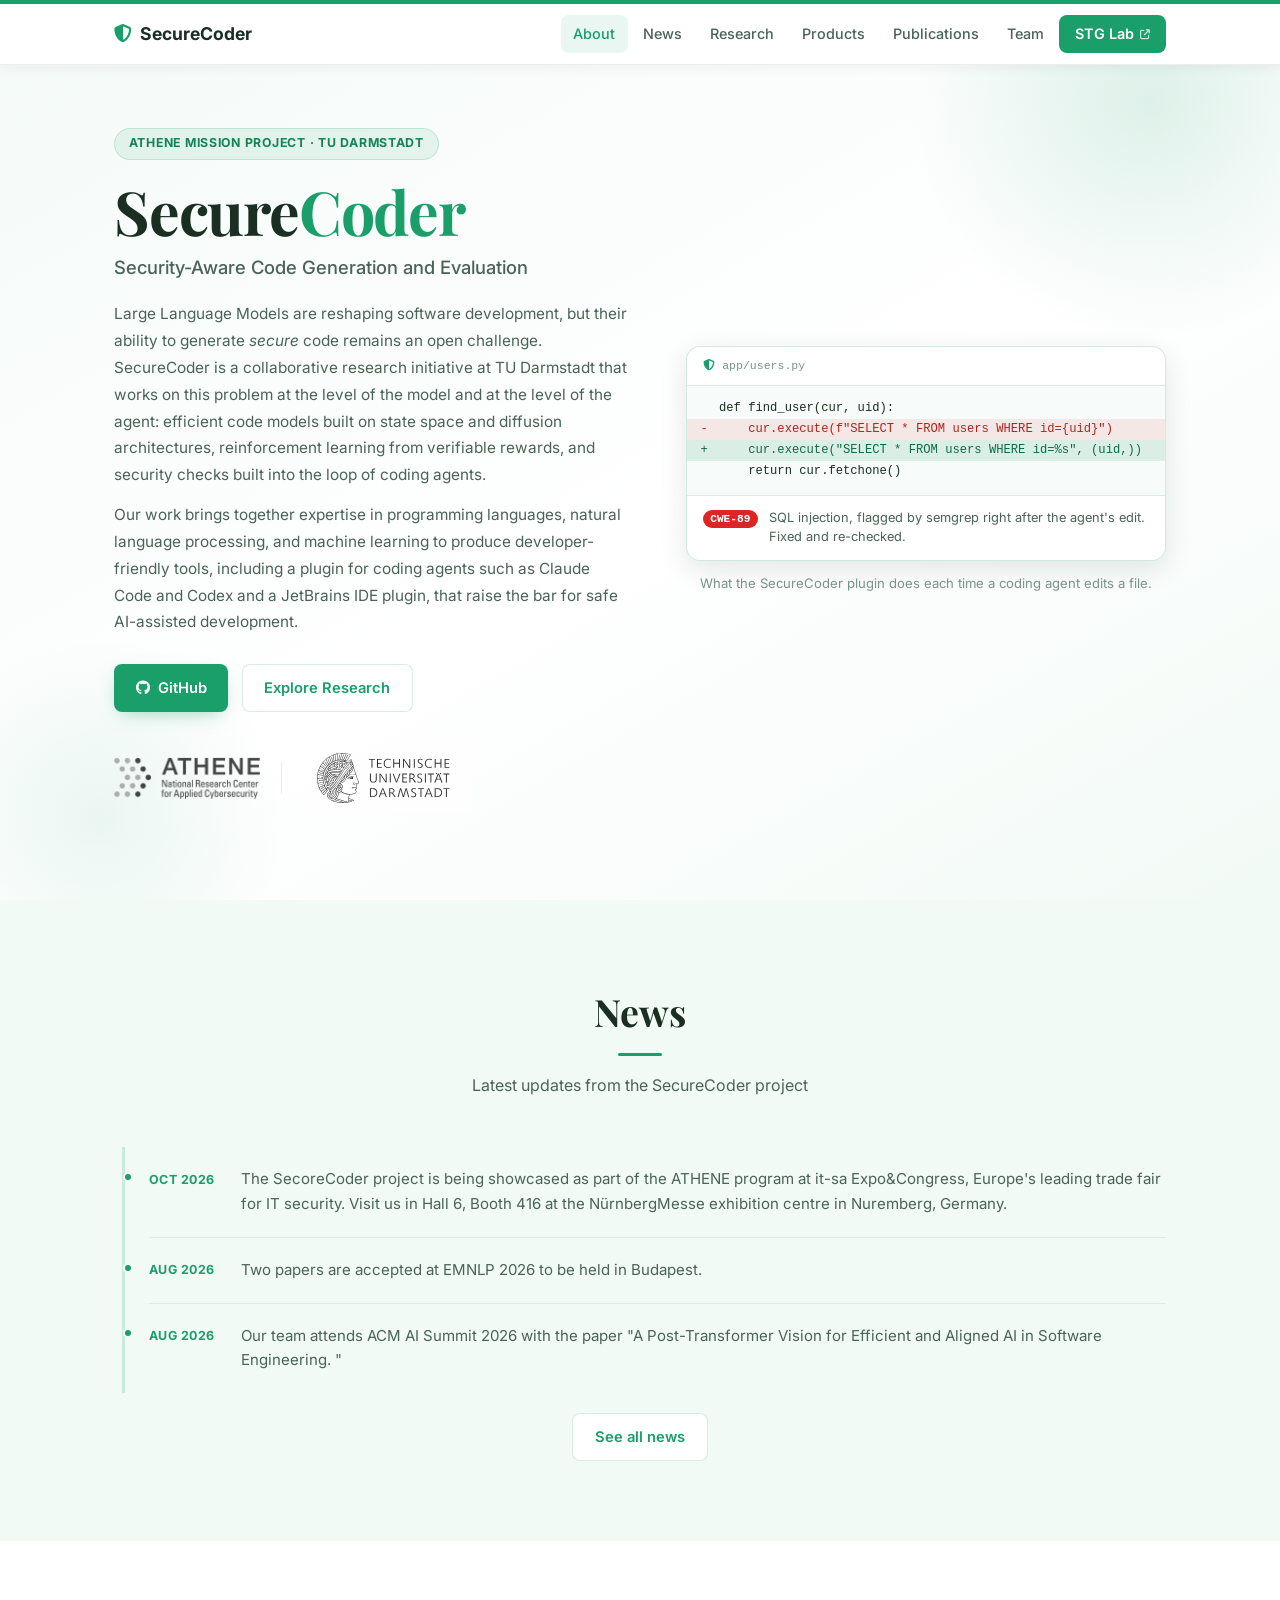
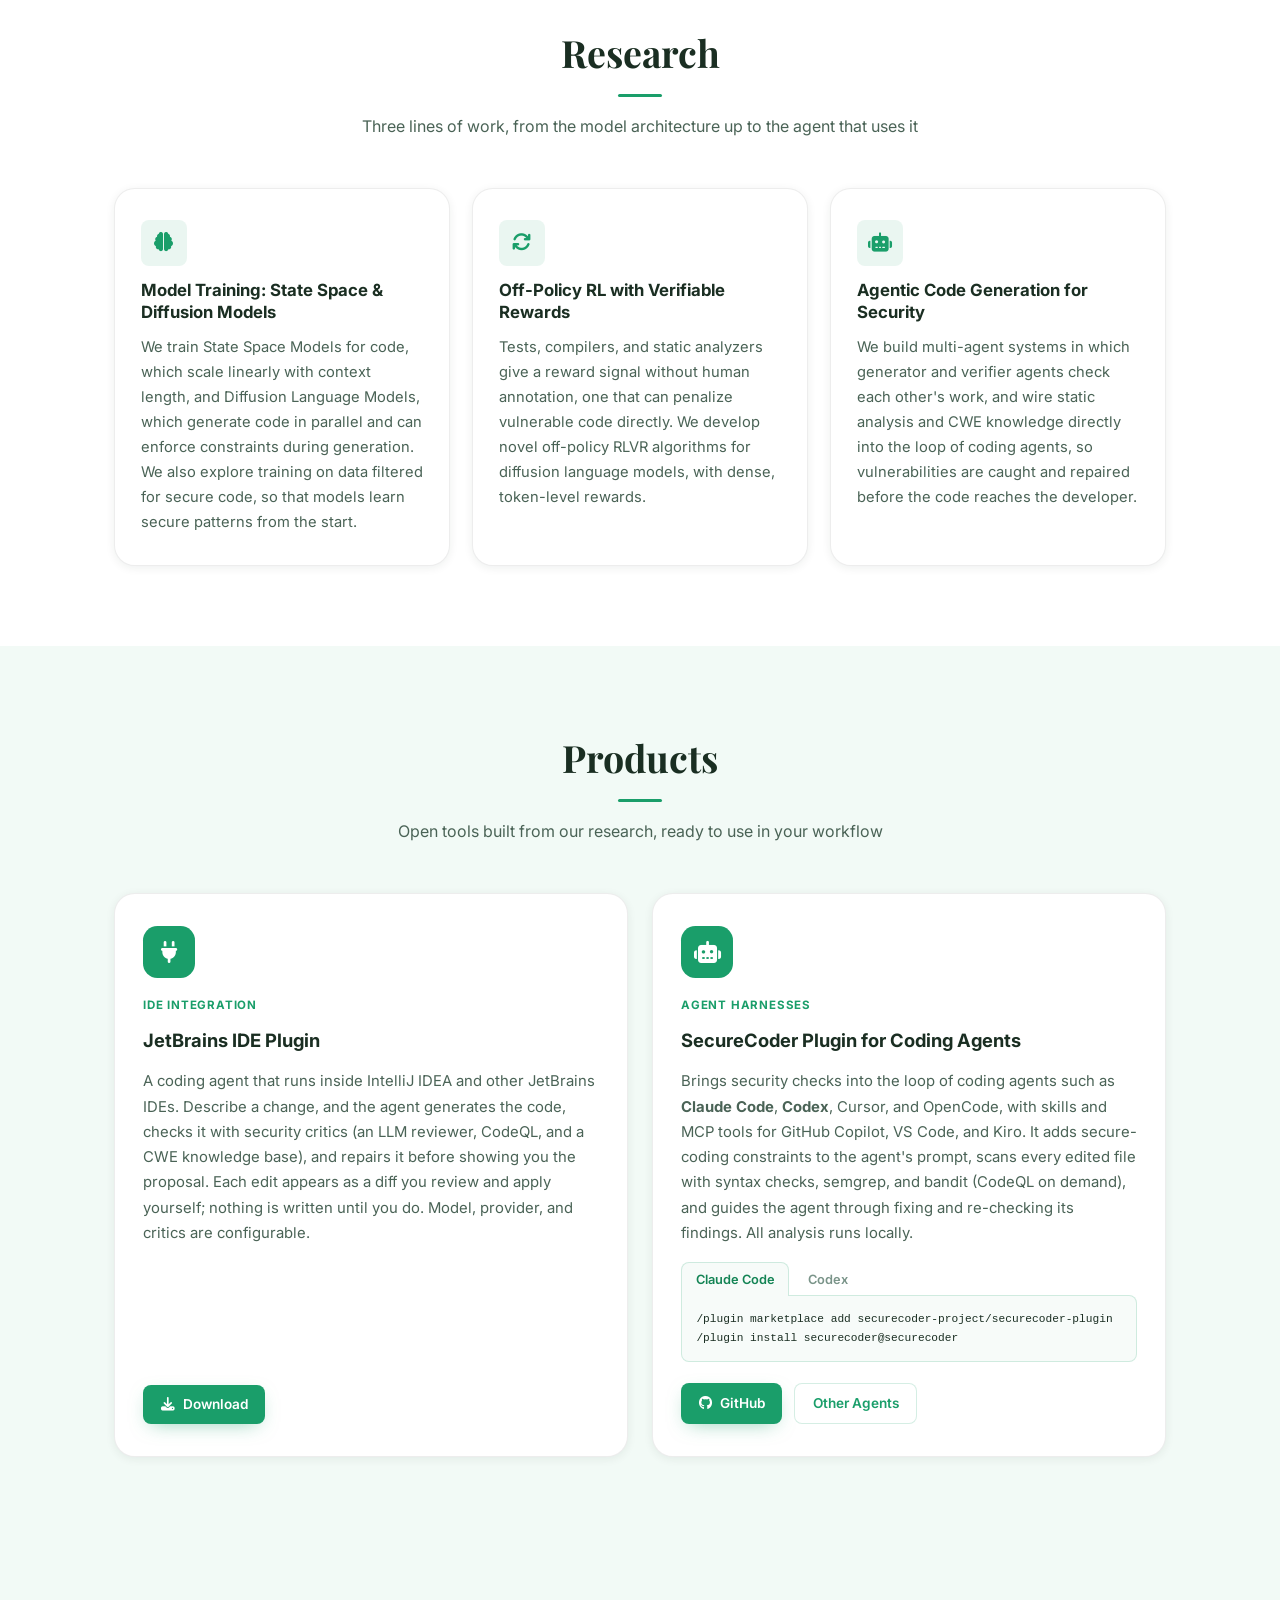
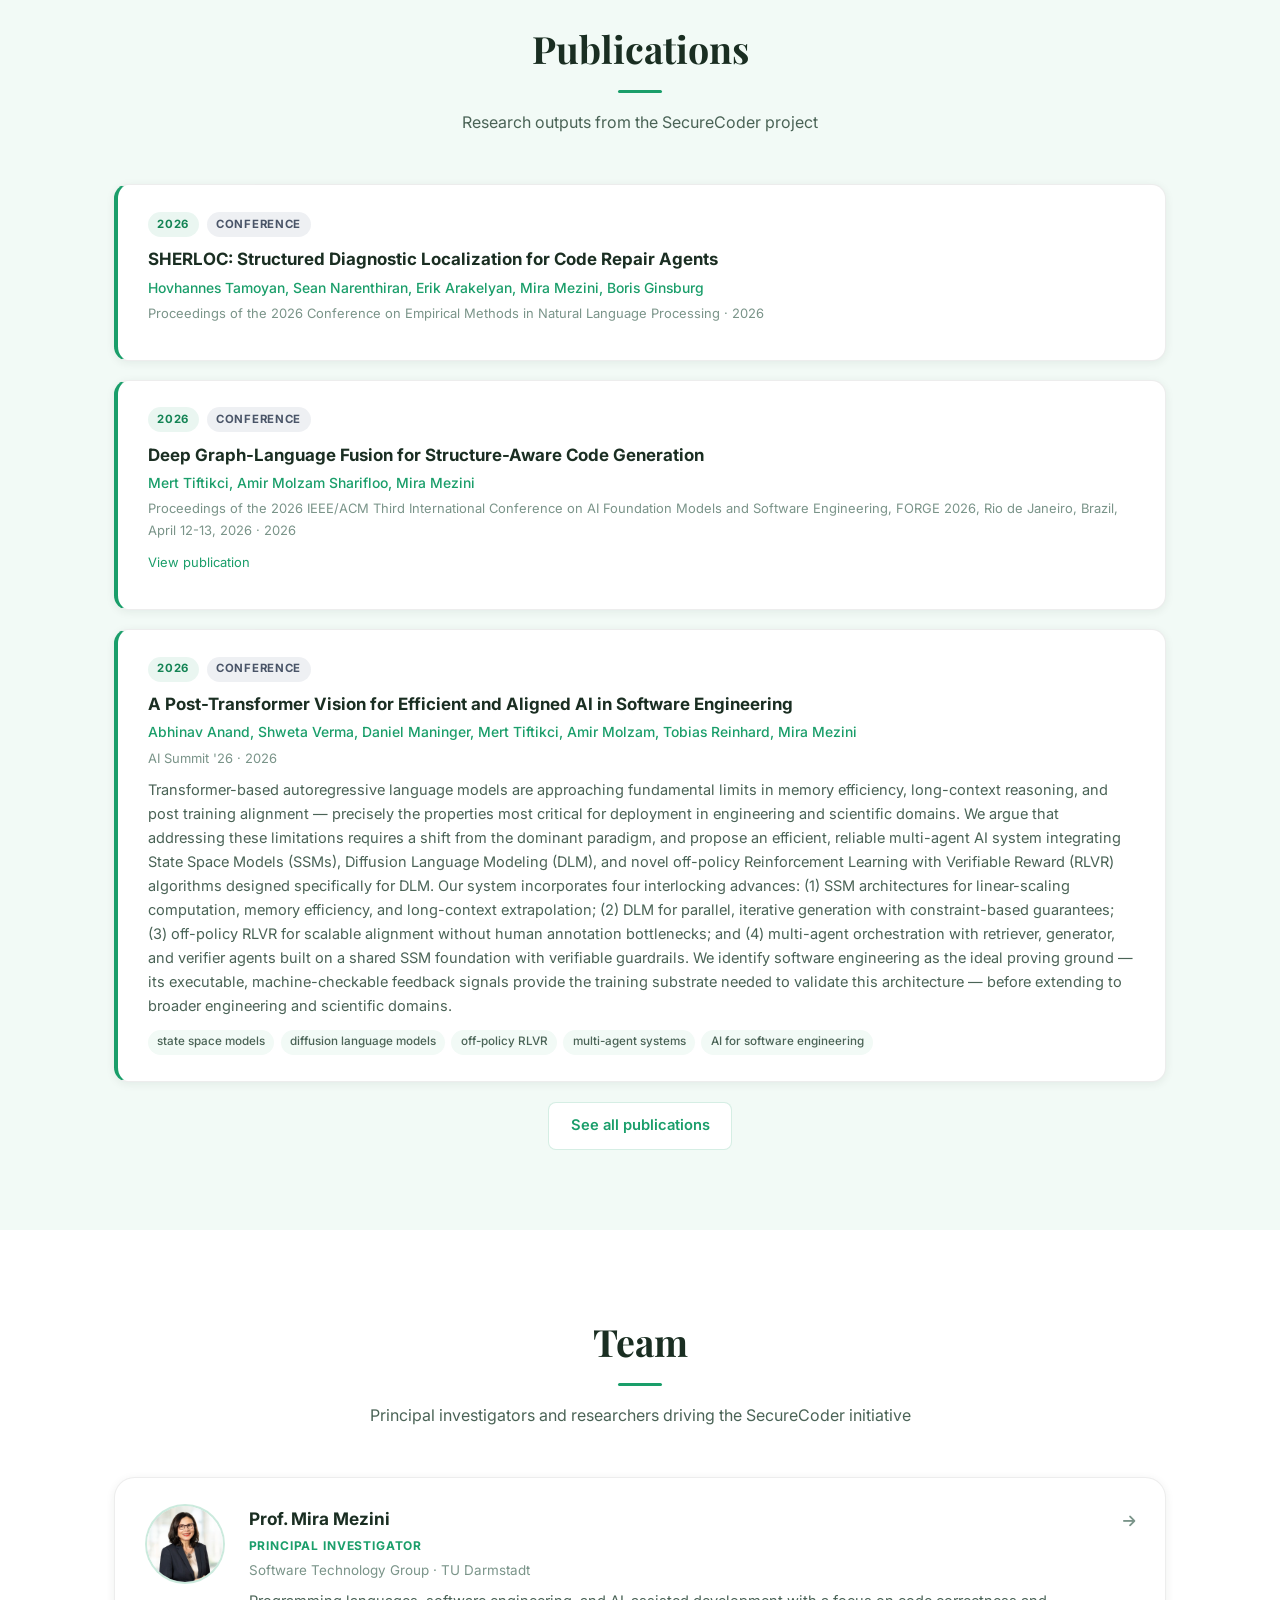
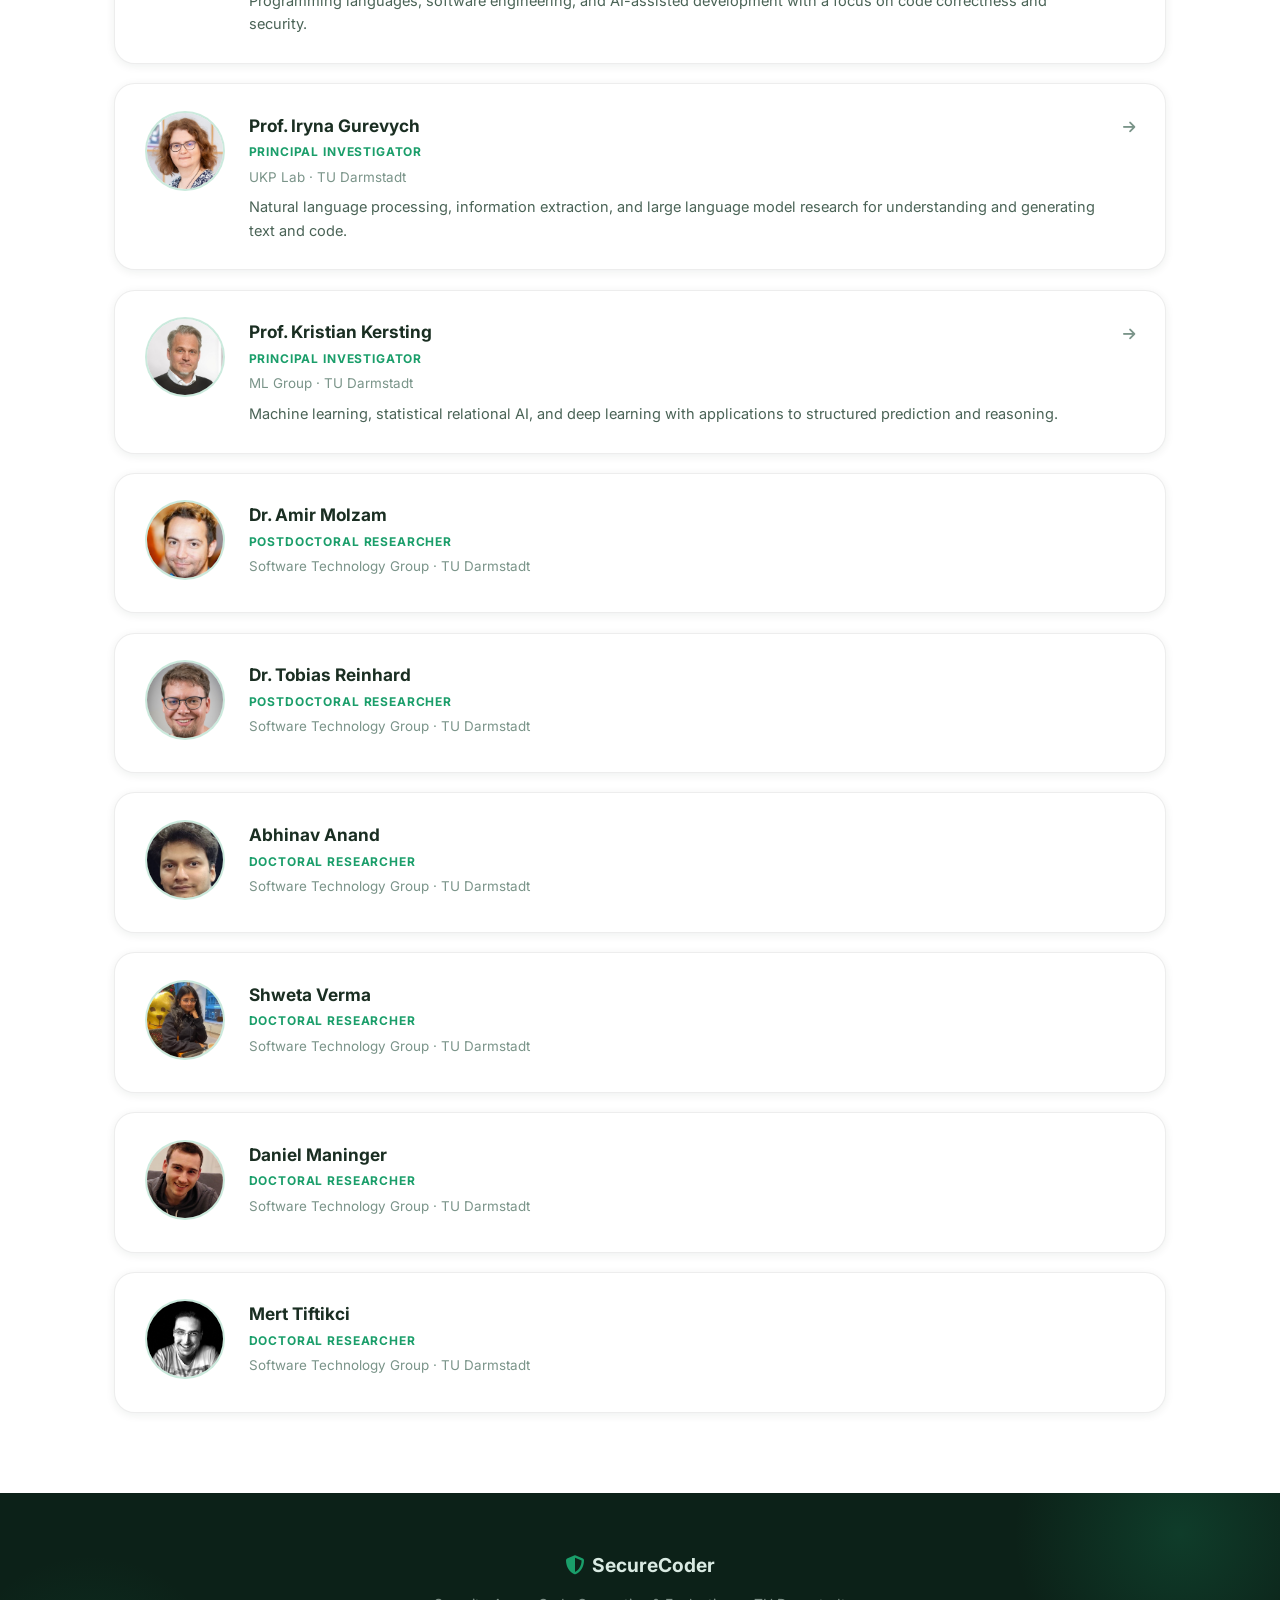
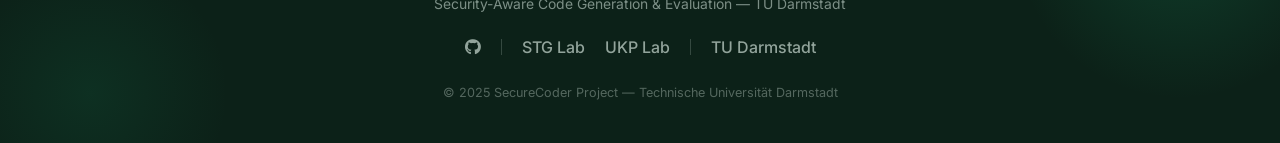
==== commit 97ede005: "reword some research descriptions" ====
--- a/index.html
+++ b/index.html
@@ -51,7 +51,18 @@
                     <li><a href="#products">Products</a></li>
                     <li><a href="#publications">Publications</a></li>
                     <li><a href="#team">Team</a></li>
-                    <li><a href="https://www.st.informatik.tu-darmstadt.de/" target="_blank" rel="noopener" class="nav-cta">STG Lab <i class="fas fa-arrow-up-right-from-square nav-ext-icon"></i></a></li>
+                    <li>
+                        <a
+                            href="https://www.st.informatik.tu-darmstadt.de/"
+                            target="_blank"
+                            rel="noopener"
+                            class="nav-cta"
+                            >STG Lab
+                            <i
+                                class="fas fa-arrow-up-right-from-square nav-ext-icon"
+                            ></i
+                        ></a>
+                    </li>
                 </ul>
             </div>
         </nav>
@@ -84,9 +95,9 @@
                             at TU Darmstadt that works on this problem at the
                             level of the model and at the level of the agent:
                             efficient code models built on state space and
-                            diffusion architectures, reinforcement learning
-                            from verifiable rewards, and security checks built
-                            into the loop of coding agents.
+                            diffusion architectures, reinforcement learning from
+                            verifiable rewards, and security checks built into
+                            the loop of coding agents.
                         </p>
                         <p class="hero-desc">
                             Our work brings together expertise in programming
@@ -140,17 +151,29 @@
                         </div>
                     </div>
                     <figure class="hero-visual hero-figure">
-                        <div class="diff" role="img" aria-label="Code diff: an agent's SQL query built with an f-string is flagged as CWE-89 SQL injection and replaced with a parameterized query.">
+                        <div
+                            class="diff"
+                            role="img"
+                            aria-label="Code diff: an agent's SQL query built with an f-string is flagged as CWE-89 SQL injection and replaced with a parameterized query."
+                        >
                             <div class="diff-file">
-                                <i class="fas fa-shield-halved"></i> app/users.py
-                            </div>
-                            <pre class="diff-body" aria-hidden="true"><code><span class="ln">def find_user(cur, uid):</span>
+                                <i class="fas fa-shield-halved"></i>
+                                app/users.py
+                            </div>
+                            <pre
+                                class="diff-body"
+                                aria-hidden="true"
+                            ><code><span class="ln">def find_user(cur, uid):</span>
 <span class="ln ln-del">    cur.execute(f"SELECT * FROM users WHERE id={uid}")</span>
 <span class="ln ln-add">    cur.execute("SELECT * FROM users WHERE id=%s", (uid,))</span>
 <span class="ln">    return cur.fetchone()</span></code></pre>
                             <p class="diff-finding" aria-hidden="true">
                                 <span class="finding-rule">CWE-89</span>
-                                <span>SQL injection, flagged by semgrep right after the agent's edit. Fixed and re-checked.</span>
+                                <span
+                                    >SQL injection, flagged by semgrep right
+                                    after the agent's edit. Fixed and
+                                    re-checked.</span
+                                >
                             </p>
                         </div>
                         <figcaption>
@@ -202,13 +225,16 @@
                         <div class="research-icon">
                             <i class="fas fa-brain"></i>
                         </div>
-                        <h3>Model Training: State Space &amp; Diffusion Models</h3>
+                        <h3>
+                            Model Training: State Space &amp; Diffusion Models
+                        </h3>
                         <p>
                             We train State Space Models for code, which scale
-                            linearly with context length and use far less memory
-                            than transformers, and Diffusion Language Models,
-                            which generate code in parallel and can enforce
-                            constraints during generation.
+                            linearly with context length, and Diffusion Language
+                            Models, which generate code in parallel and can
+                            enforce constraints during generation. We also
+                            explore training on data filtered for secure code,
+                            so that models learn secure patterns from the start.
                         </p>
                     </div>
 
@@ -219,7 +245,8 @@
                         <h3>Off-Policy RL with Verifiable Rewards</h3>
                         <p>
                             Tests, compilers, and static analyzers give a reward
-                            signal without human annotation. We develop novel
+                            signal without human annotation, one that can
+                            penalize vulnerable code directly. We develop novel
                             off-policy RLVR algorithms for diffusion language
                             models, with dense, token-level rewards.
                         </p>
@@ -233,8 +260,9 @@
                         <p>
                             We build multi-agent systems in which generator and
                             verifier agents check each other's work, and wire
-                            static analysis directly into the loop of coding
-                            agents.
+                            static analysis and CWE knowledge directly into the
+                            loop of coding agents, so vulnerabilities are caught
+                            and repaired before the code reaches the developer.
                         </p>
                     </div>
                 </div>
@@ -264,13 +292,9 @@
                             agent generates the code, checks it with security
                             critics (an LLM reviewer, CodeQL, and a CWE
                             knowledge base), and repairs it before showing you
-                            the proposal. Each edit appears as a diff you
-                            review and apply yourself; nothing is written until
-                            you do. Model, provider, and critics are
-                            configurable. On <strong>CWEval</strong>, the
-                            knowledge-base
-                            critic raised the number of secure and functional
-                            solutions from 83 to 89 out of 119.
+                            the proposal. Each edit appears as a diff you review
+                            and apply yourself; nothing is written until you do.
+                            Model, provider, and critics are configurable.
                         </p>
                         <div class="product-actions">
                             <a
@@ -302,13 +326,45 @@
                             findings. All analysis runs locally.
                         </p>
                         <div class="install">
-                            <div class="install-tabs" role="tablist" aria-label="Install command">
-                                <button role="tab" id="tab-claude" aria-controls="panel-claude" aria-selected="true">Claude Code</button>
-                                <button role="tab" id="tab-codex" aria-controls="panel-codex" aria-selected="false" tabindex="-1">Codex</button>
-                            </div>
-                            <pre class="install-panel" role="tabpanel" id="panel-claude" aria-labelledby="tab-claude" tabindex="0"><code>/plugin marketplace add securecoder-project/securecoder-plugin
+                            <div
+                                class="install-tabs"
+                                role="tablist"
+                                aria-label="Install command"
+                            >
+                                <button
+                                    role="tab"
+                                    id="tab-claude"
+                                    aria-controls="panel-claude"
+                                    aria-selected="true"
+                                >
+                                    Claude Code
+                                </button>
+                                <button
+                                    role="tab"
+                                    id="tab-codex"
+                                    aria-controls="panel-codex"
+                                    aria-selected="false"
+                                    tabindex="-1"
+                                >
+                                    Codex
+                                </button>
+                            </div>
+                            <pre
+                                class="install-panel"
+                                role="tabpanel"
+                                id="panel-claude"
+                                aria-labelledby="tab-claude"
+                                tabindex="0"
+                            ><code>/plugin marketplace add securecoder-project/securecoder-plugin
 /plugin install securecoder@securecoder</code></pre>
-                            <pre class="install-panel" role="tabpanel" id="panel-codex" aria-labelledby="tab-codex" tabindex="0" hidden><code>codex plugin marketplace add securecoder-project/securecoder-plugin
+                            <pre
+                                class="install-panel"
+                                role="tabpanel"
+                                id="panel-codex"
+                                aria-labelledby="tab-codex"
+                                tabindex="0"
+                                hidden
+                            ><code>codex plugin marketplace add securecoder-project/securecoder-plugin
 codex plugin add securecoder@securecoder</code></pre>
                         </div>
                         <div class="product-actions">
@@ -344,7 +400,9 @@
                 </div>
                 <div class="pub-list" id="pubList" data-limit="3">
                     <div class="pub-card">
-                        <p class="pub-venue">Loading publications from BibTeX...</p>
+                        <p class="pub-venue">
+                            Loading publications from BibTeX...
+                        </p>
                     </div>
                 </div>
                 <div class="pub-actions">
@@ -568,15 +626,37 @@
                     Darmstadt
                 </p>
                 <div class="footer-links">
-                    <a href="https://github.com/SecureCoder-Project" target="_blank" rel="noopener" aria-label="GitHub"><i class="fab fa-github"></i></a>
+                    <a
+                        href="https://github.com/SecureCoder-Project"
+                        target="_blank"
+                        rel="noopener"
+                        aria-label="GitHub"
+                        ><i class="fab fa-github"></i
+                    ></a>
                     <span class="footer-divider"></span>
-                    <a href="https://www.st.informatik.tu-darmstadt.de/" target="_blank" rel="noopener">STG Lab</a>
-                    <a href="https://www.informatik.tu-darmstadt.de/ukp" target="_blank" rel="noopener">UKP Lab</a>
+                    <a
+                        href="https://www.st.informatik.tu-darmstadt.de/"
+                        target="_blank"
+                        rel="noopener"
+                        >STG Lab</a
+                    >
+                    <a
+                        href="https://www.informatik.tu-darmstadt.de/ukp"
+                        target="_blank"
+                        rel="noopener"
+                        >UKP Lab</a
+                    >
                     <span class="footer-divider"></span>
-                    <a href="https://www.tu-darmstadt.de/" target="_blank" rel="noopener">TU Darmstadt</a>
+                    <a
+                        href="https://www.tu-darmstadt.de/"
+                        target="_blank"
+                        rel="noopener"
+                        >TU Darmstadt</a
+                    >
                 </div>
                 <p class="footer-copy">
-                    &copy; 2025 SecureCoder Project &mdash; Technische Universit&auml;t Darmstadt
+                    &copy; 2025 SecureCoder Project &mdash; Technische
+                    Universit&auml;t Darmstadt
                 </p>
             </div>
         </footer>
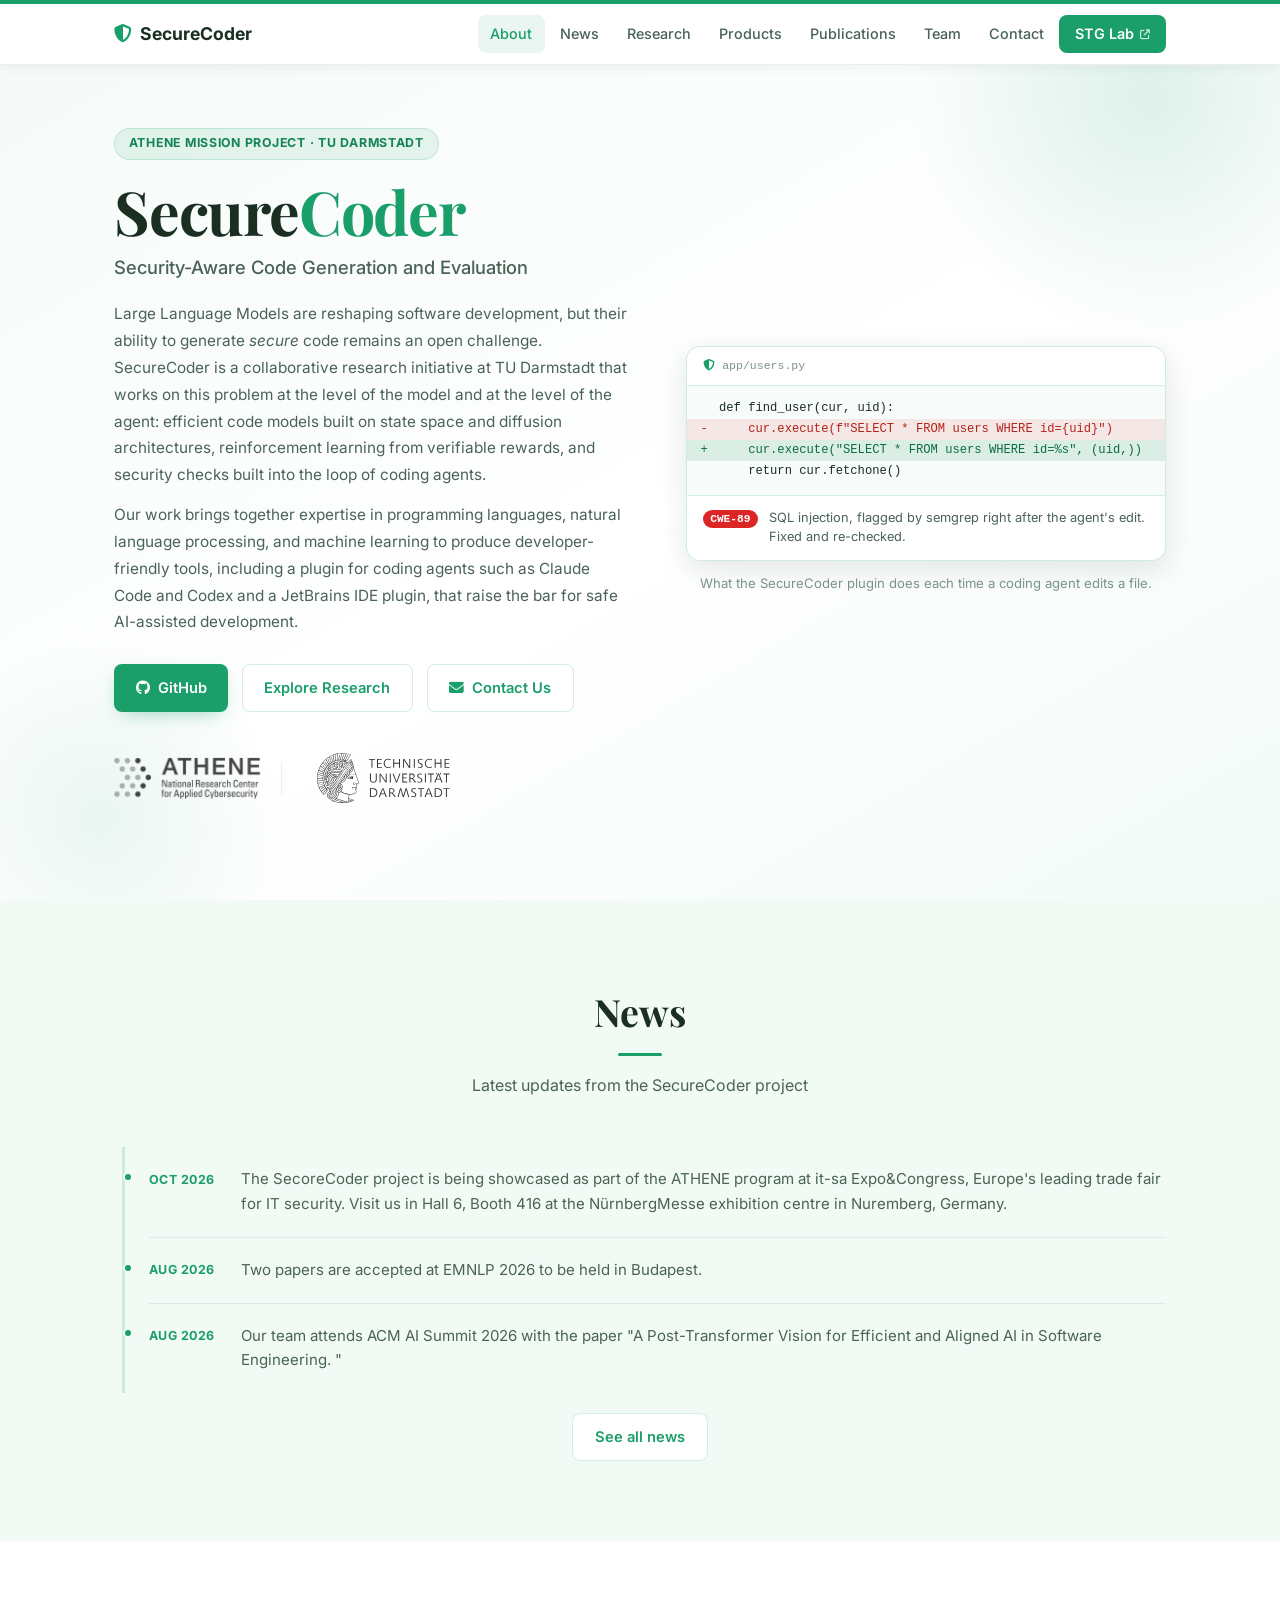
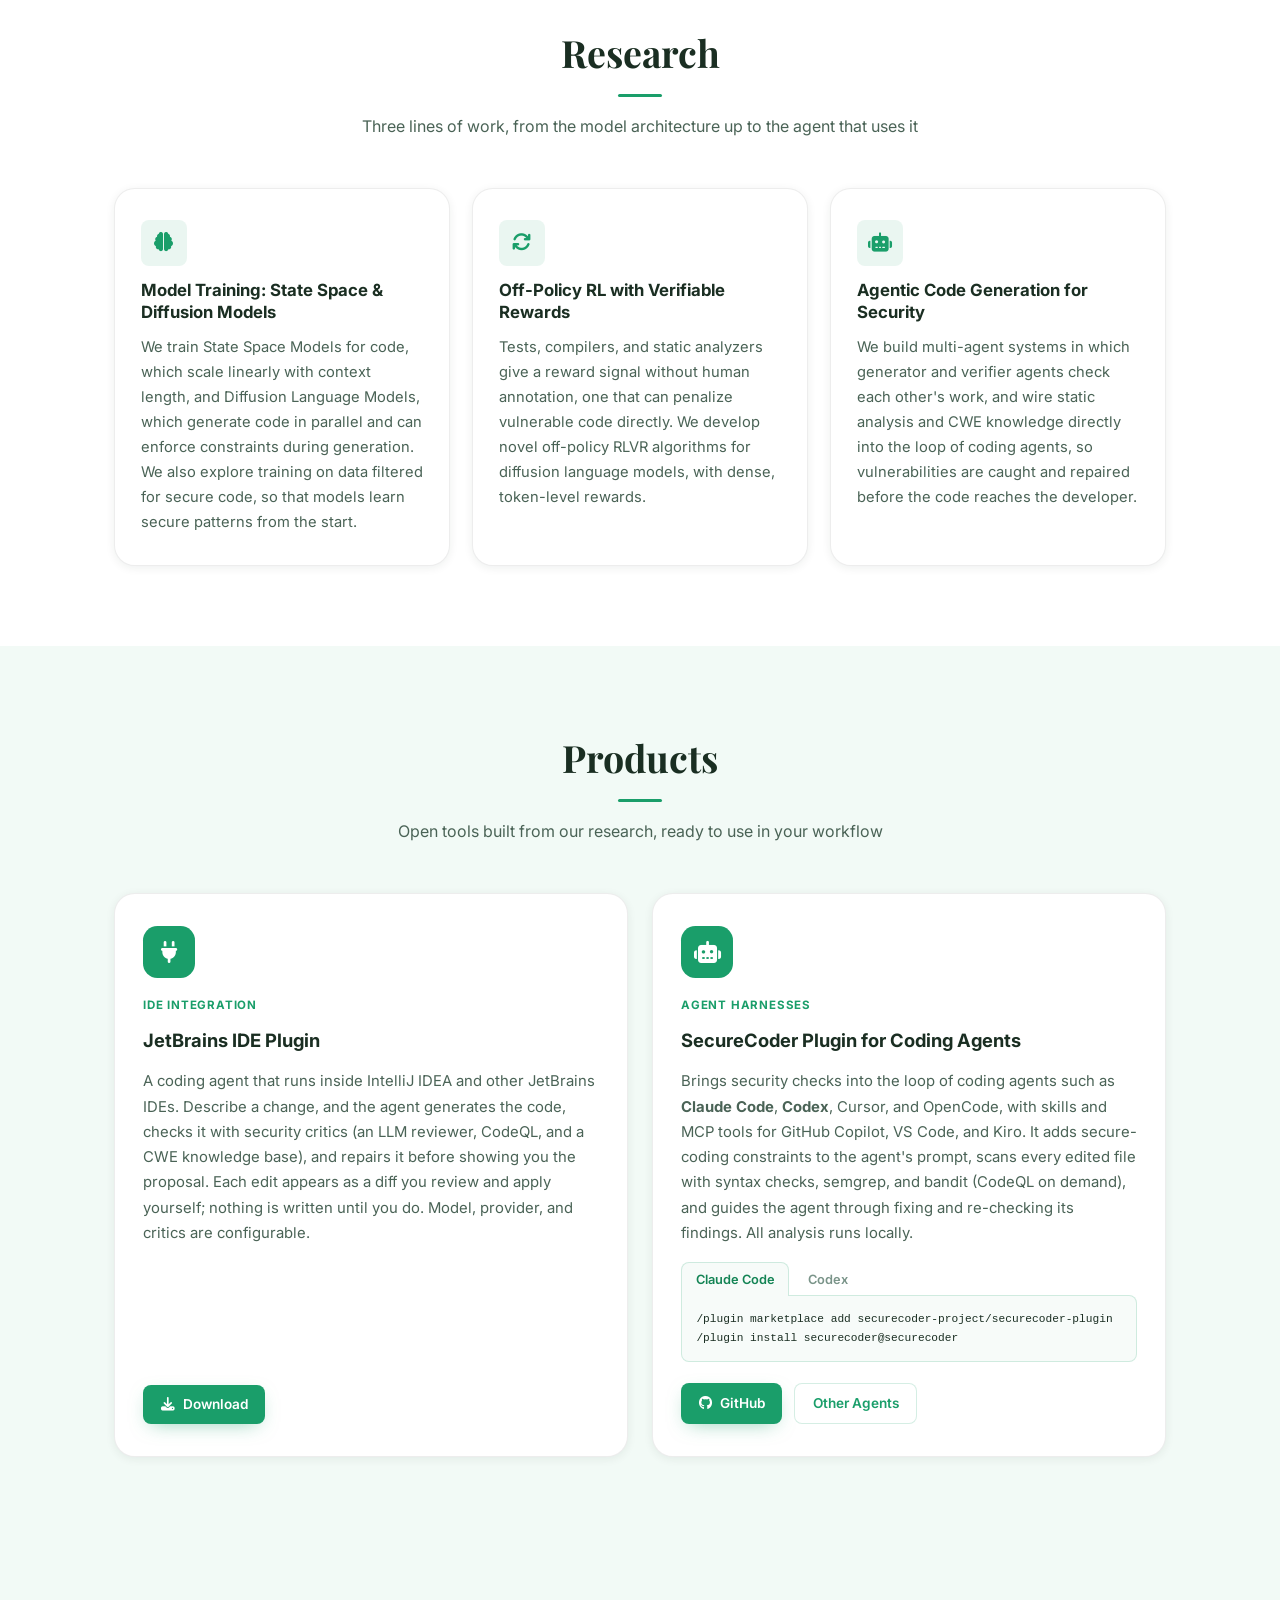
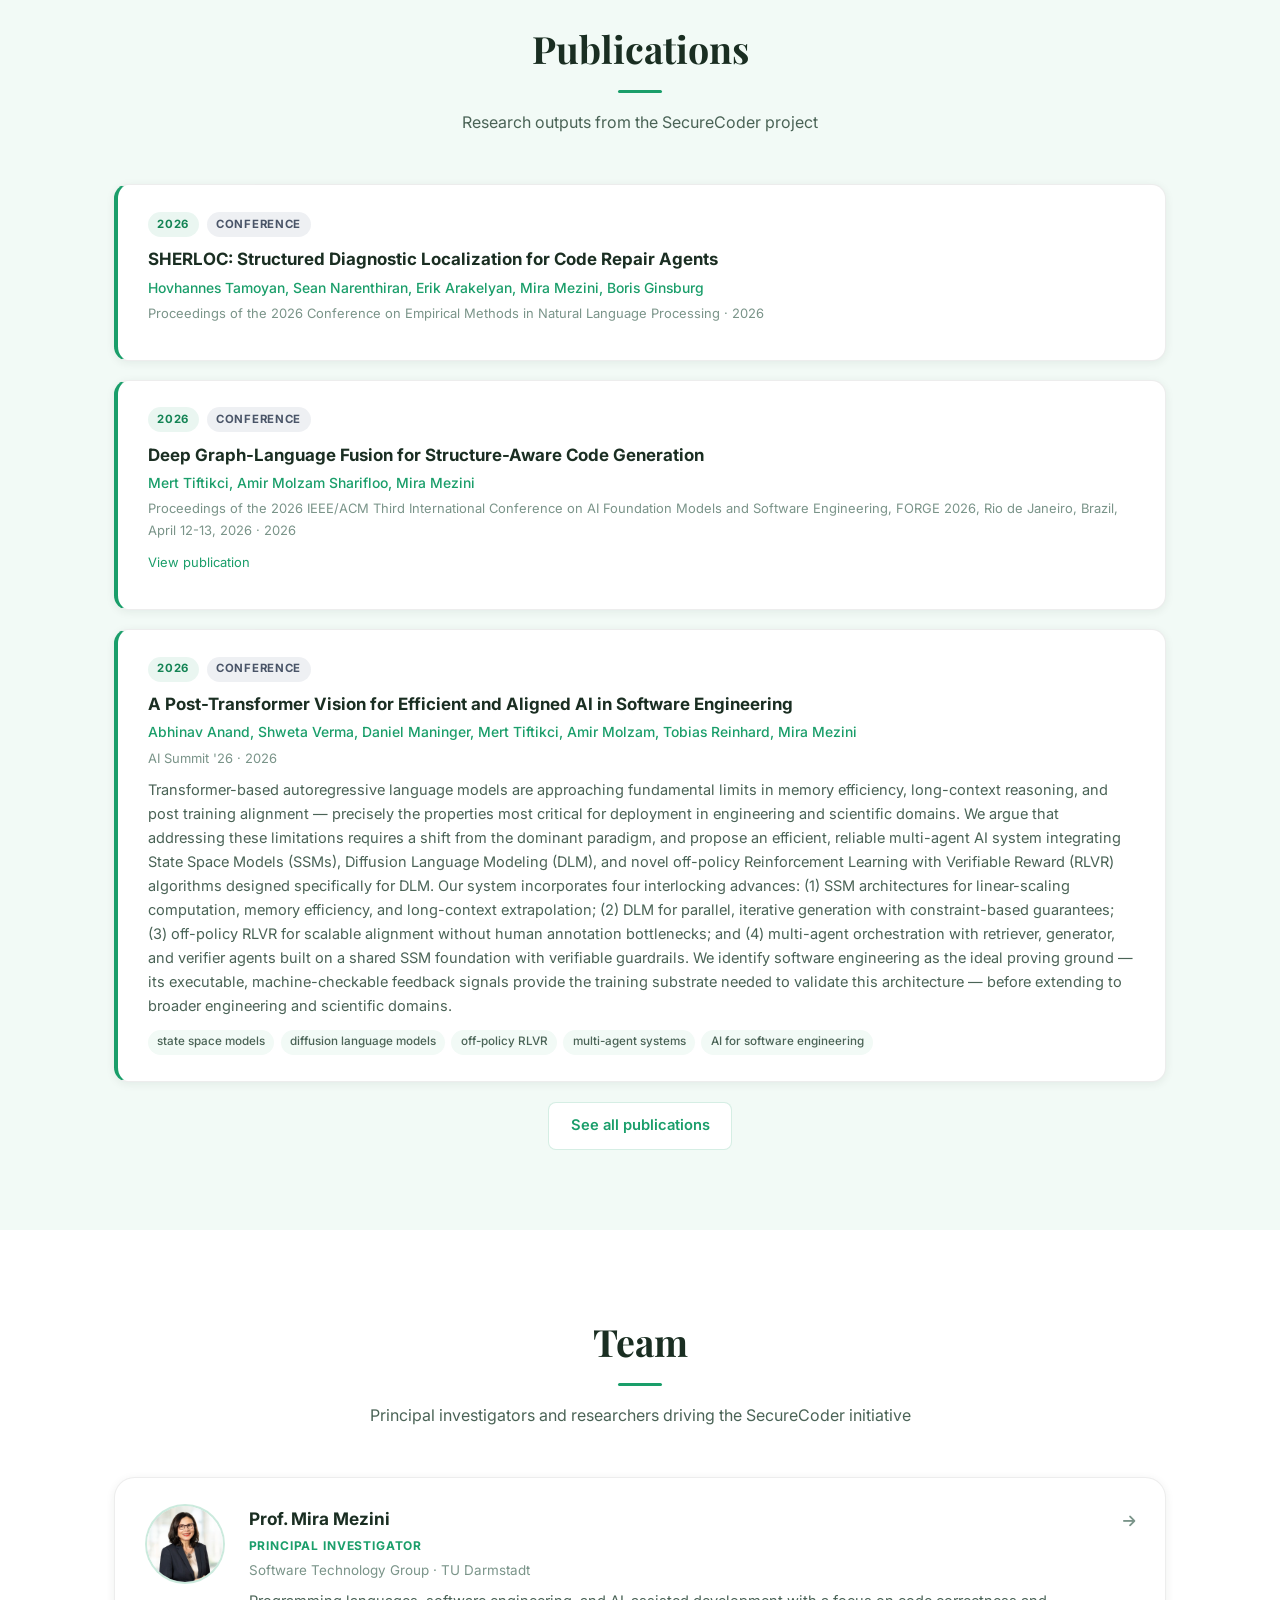
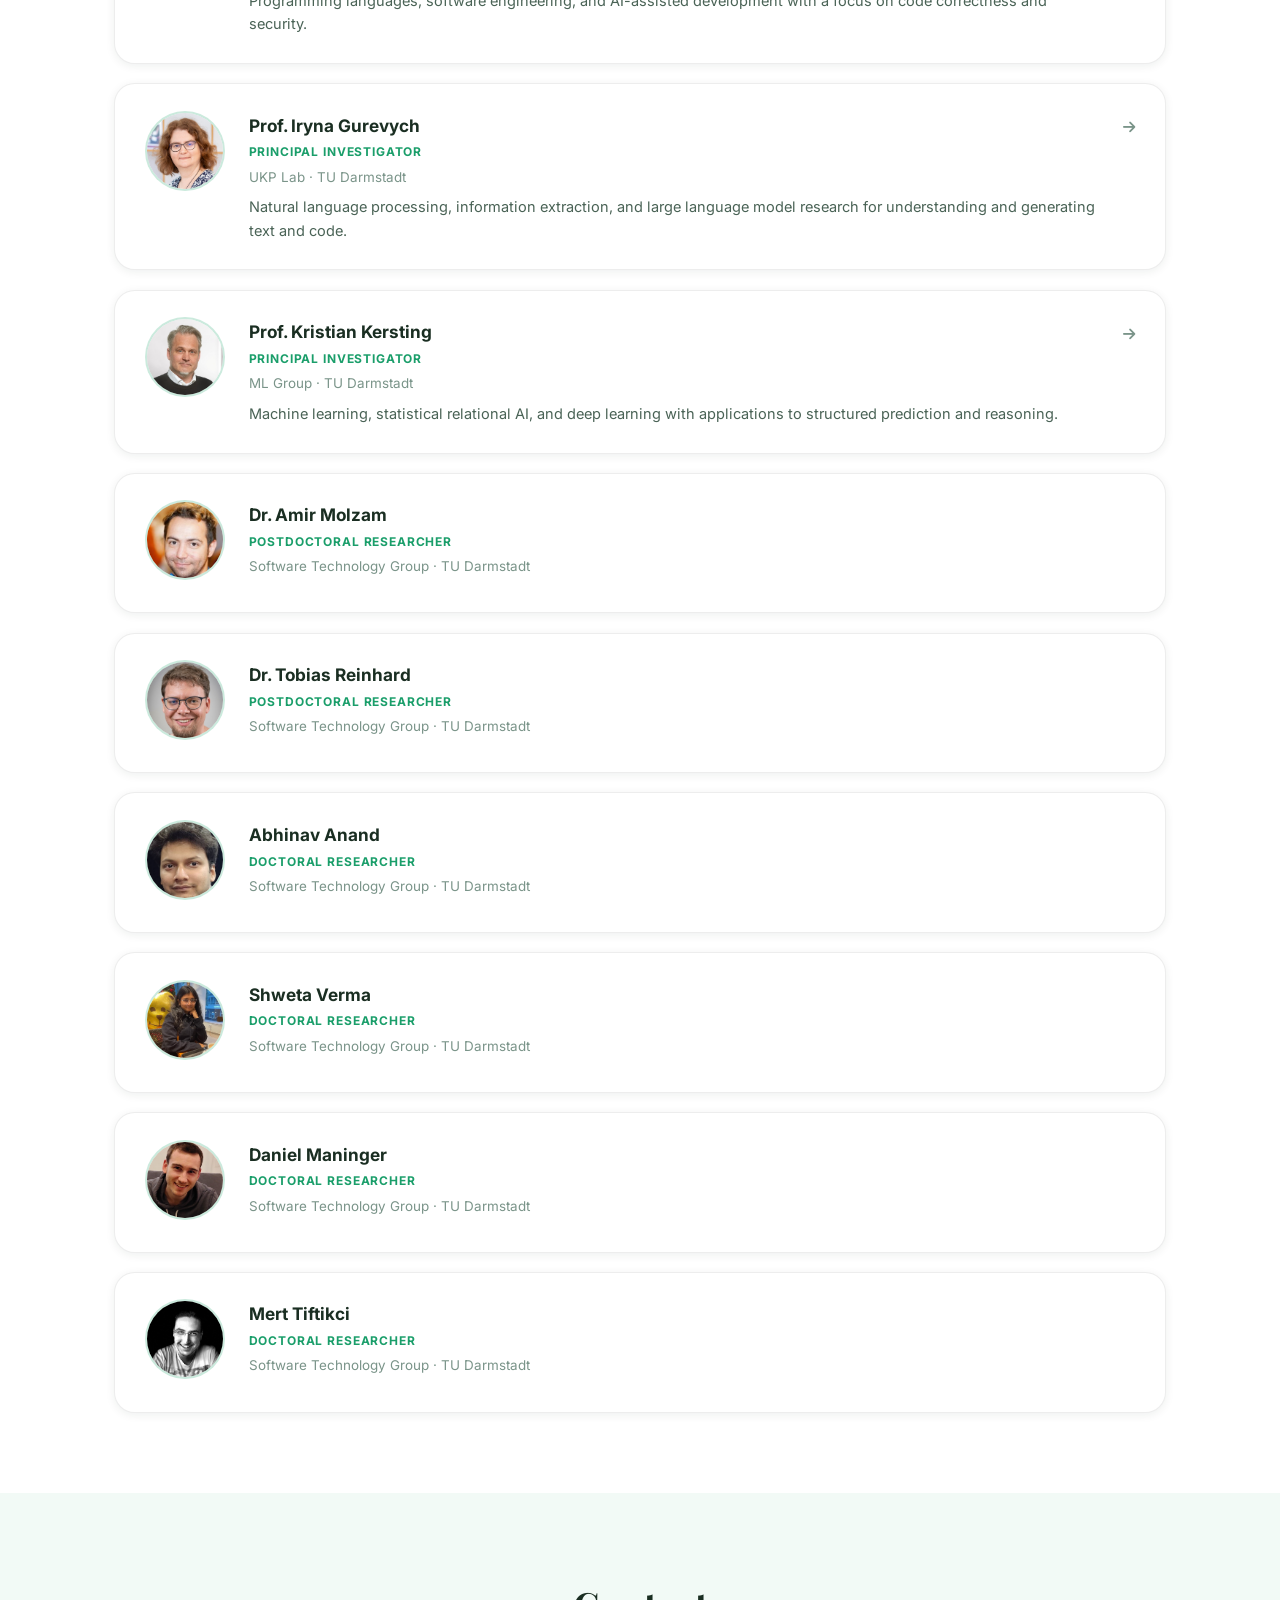
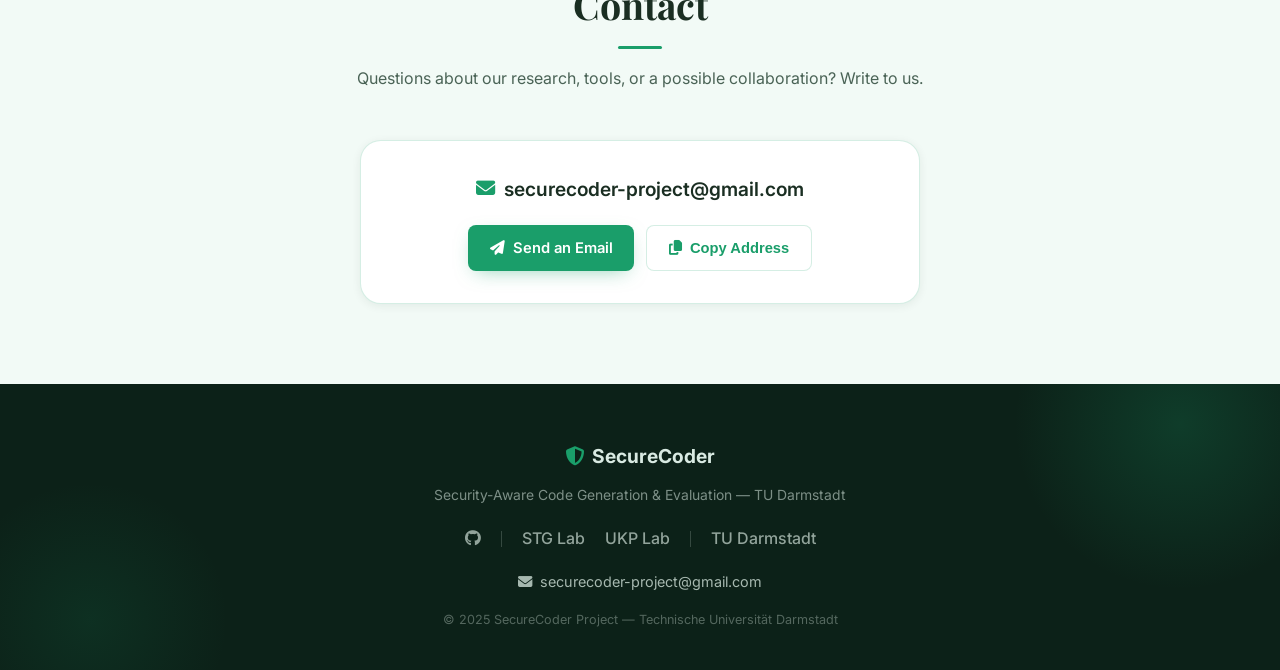
==== commit 31500c67: "Add contact info Co-Authored-By: Claude Opus 5.5 <noreply@anthropic.com>" ====
--- a/index.html
+++ b/index.html
@@ -51,6 +51,7 @@
                     <li><a href="#products">Products</a></li>
                     <li><a href="#publications">Publications</a></li>
                     <li><a href="#team">Team</a></li>
+                    <li><a href="#contact">Contact</a></li>
                     <li>
                         <a
                             href="https://www.st.informatik.tu-darmstadt.de/"
@@ -119,6 +120,9 @@
                             <a href="#research" class="btn btn-outline"
                                 >Explore Research</a
                             >
+                            <a href="#contact" class="btn btn-outline">
+                                <i class="fas fa-envelope"></i> Contact Us
+                            </a>
                         </div>
                         <div class="hero-affiliations">
                             <a
@@ -605,6 +609,44 @@
                                 Software Technology Group &middot; TU Darmstadt
                             </div>
                         </div>
+                    </div>
+                </div>
+            </div>
+        </section>
+
+        <!-- ========== CONTACT ========== -->
+        <section id="contact" class="section section-subtle">
+            <div class="container">
+                <div class="section-header">
+                    <h2 class="section-heading">Contact</h2>
+                    <p class="section-sub">
+                        Questions about our research, tools, or a possible
+                        collaboration? Write to us.
+                    </p>
+                </div>
+                <div class="contact-card">
+                    <a
+                        class="contact-email"
+                        href="mailto:securecoder-project@gmail.com"
+                        ><i class="fas fa-envelope"></i>
+                        securecoder-project@gmail.com</a
+                    >
+                    <div class="contact-actions">
+                        <a
+                            href="mailto:securecoder-project@gmail.com"
+                            class="btn btn-primary"
+                        >
+                            <i class="fas fa-paper-plane"></i> Send an Email
+                        </a>
+                        <button
+                            type="button"
+                            class="btn btn-outline"
+                            id="copyEmail"
+                            data-email="securecoder-project@gmail.com"
+                        >
+                            <i class="fas fa-copy"></i>
+                            <span>Copy Address</span>
+                        </button>
                     </div>
                 </div>
             </div>
@@ -654,6 +696,9 @@
                         >TU Darmstadt</a
                     >
                 </div>
+                <a class="footer-email" href="mailto:securecoder-project@gmail.com"
+                    ><i class="fas fa-envelope"></i> securecoder-project@gmail.com</a
+                >
                 <p class="footer-copy">
                     &copy; 2025 SecureCoder Project &mdash; Technische
                     Universit&auml;t Darmstadt
@@ -661,6 +706,6 @@
             </div>
         </footer>
 
-        <script src="./js/main.js?v=20260504"></script>
+        <script src="./js/main.js?v=20261028"></script>
     </body>
 </html>
--- a/css/style.css
+++ b/css/style.css
@@ -901,6 +901,50 @@
 }
 
 /* ==========================================================================
+   CONTACT
+   ========================================================================== */
+.contact-card {
+  max-width: 560px;
+  margin: 0 auto;
+  padding: 2rem 1.5rem;
+  background: var(--bg-default);
+  border: 1px solid var(--border-default);
+  border-radius: var(--radius-lg);
+  box-shadow: var(--shadow-sm);
+  display: flex;
+  flex-direction: column;
+  align-items: center;
+  gap: 1.25rem;
+  text-align: center;
+}
+.contact-email {
+  display: inline-flex;
+  align-items: center;
+  gap: 0.6rem;
+  font-size: clamp(1rem, 2.6vw, 1.2rem);
+  font-weight: 600;
+  color: var(--text-primary);
+  overflow-wrap: anywhere;
+}
+.contact-email i { color: var(--accent); }
+.contact-email:hover { color: var(--accent); }
+.contact-actions {
+  display: flex;
+  flex-wrap: wrap;
+  justify-content: center;
+  gap: 0.75rem;
+}
+.footer-email {
+  display: inline-flex;
+  align-items: center;
+  gap: 0.5rem;
+  font-size: 0.9rem;
+  color: color-mix(in srgb, var(--text-inverse) 75%, transparent);
+  transition: color var(--transition);
+}
+.footer-email:hover { color: var(--accent); }
+
+/* ==========================================================================
    RESPONSIVE
    ========================================================================== */
 @media (max-width: 820px) {
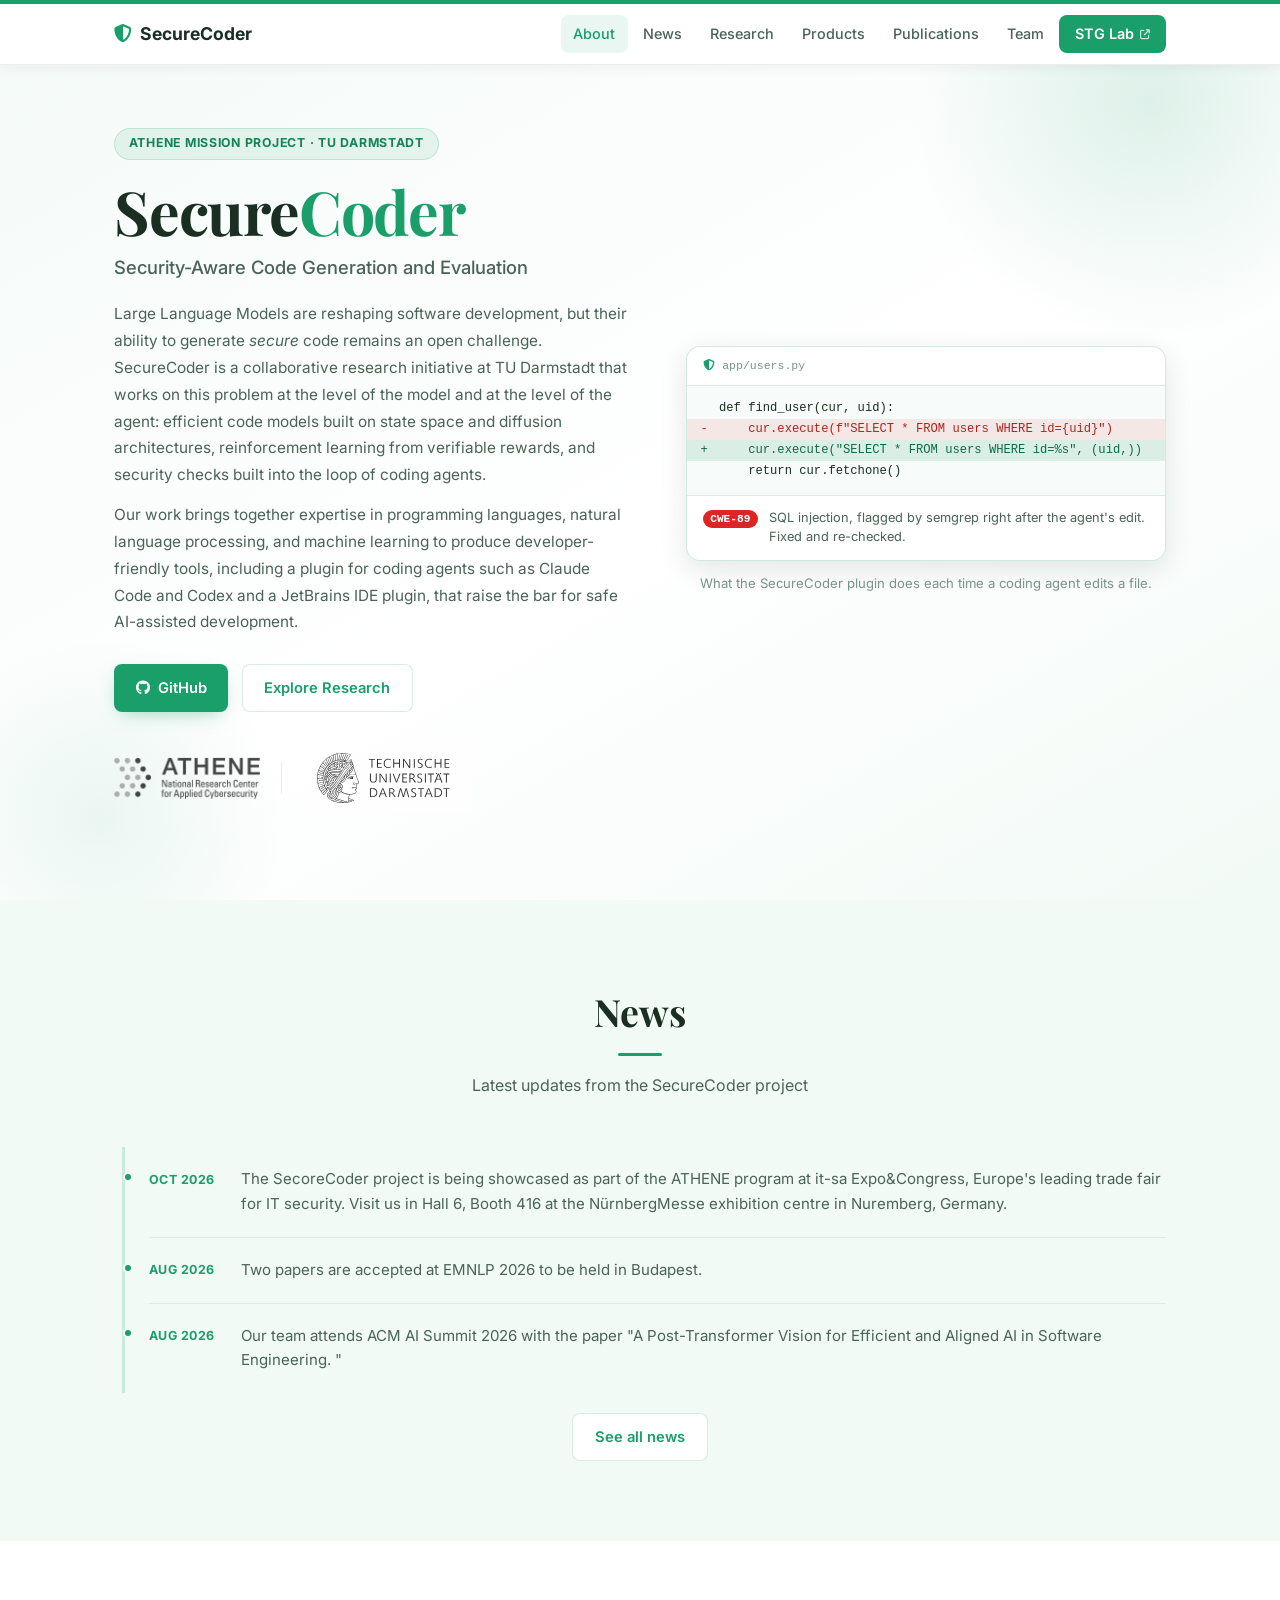
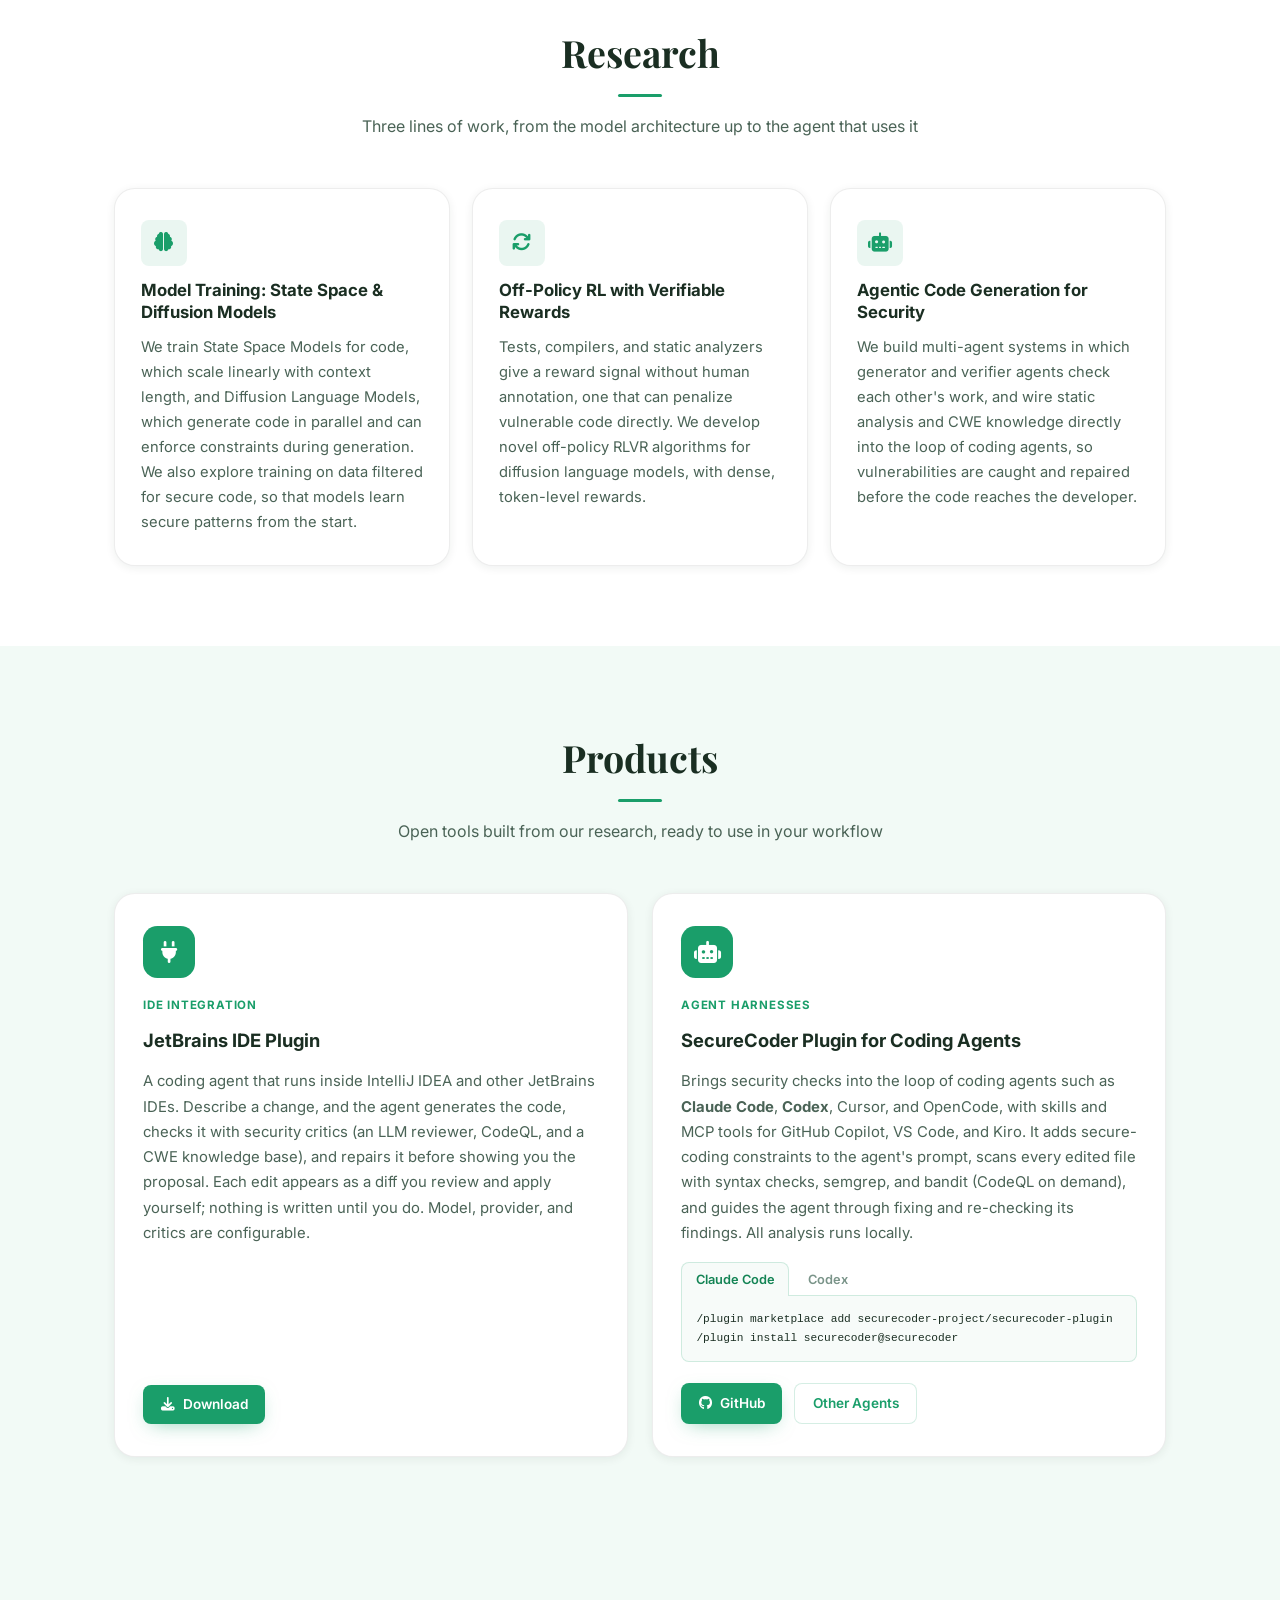
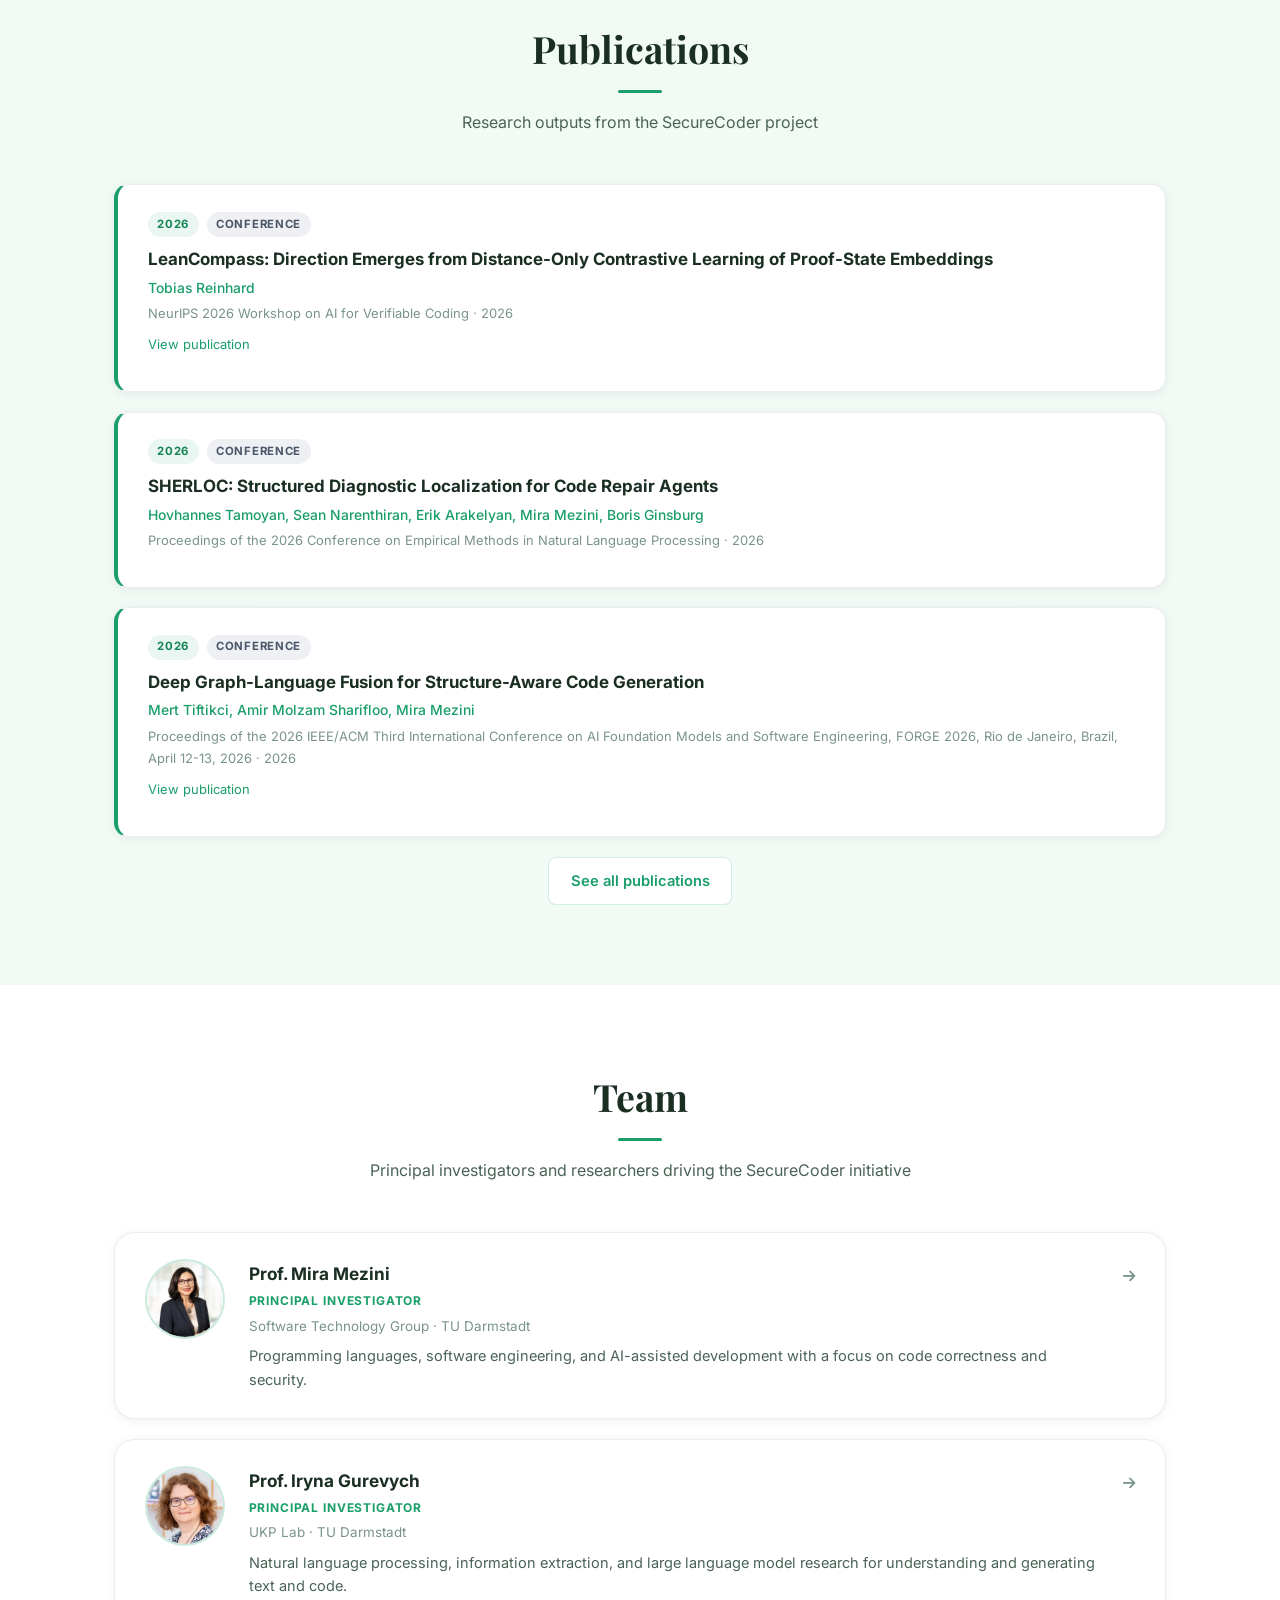
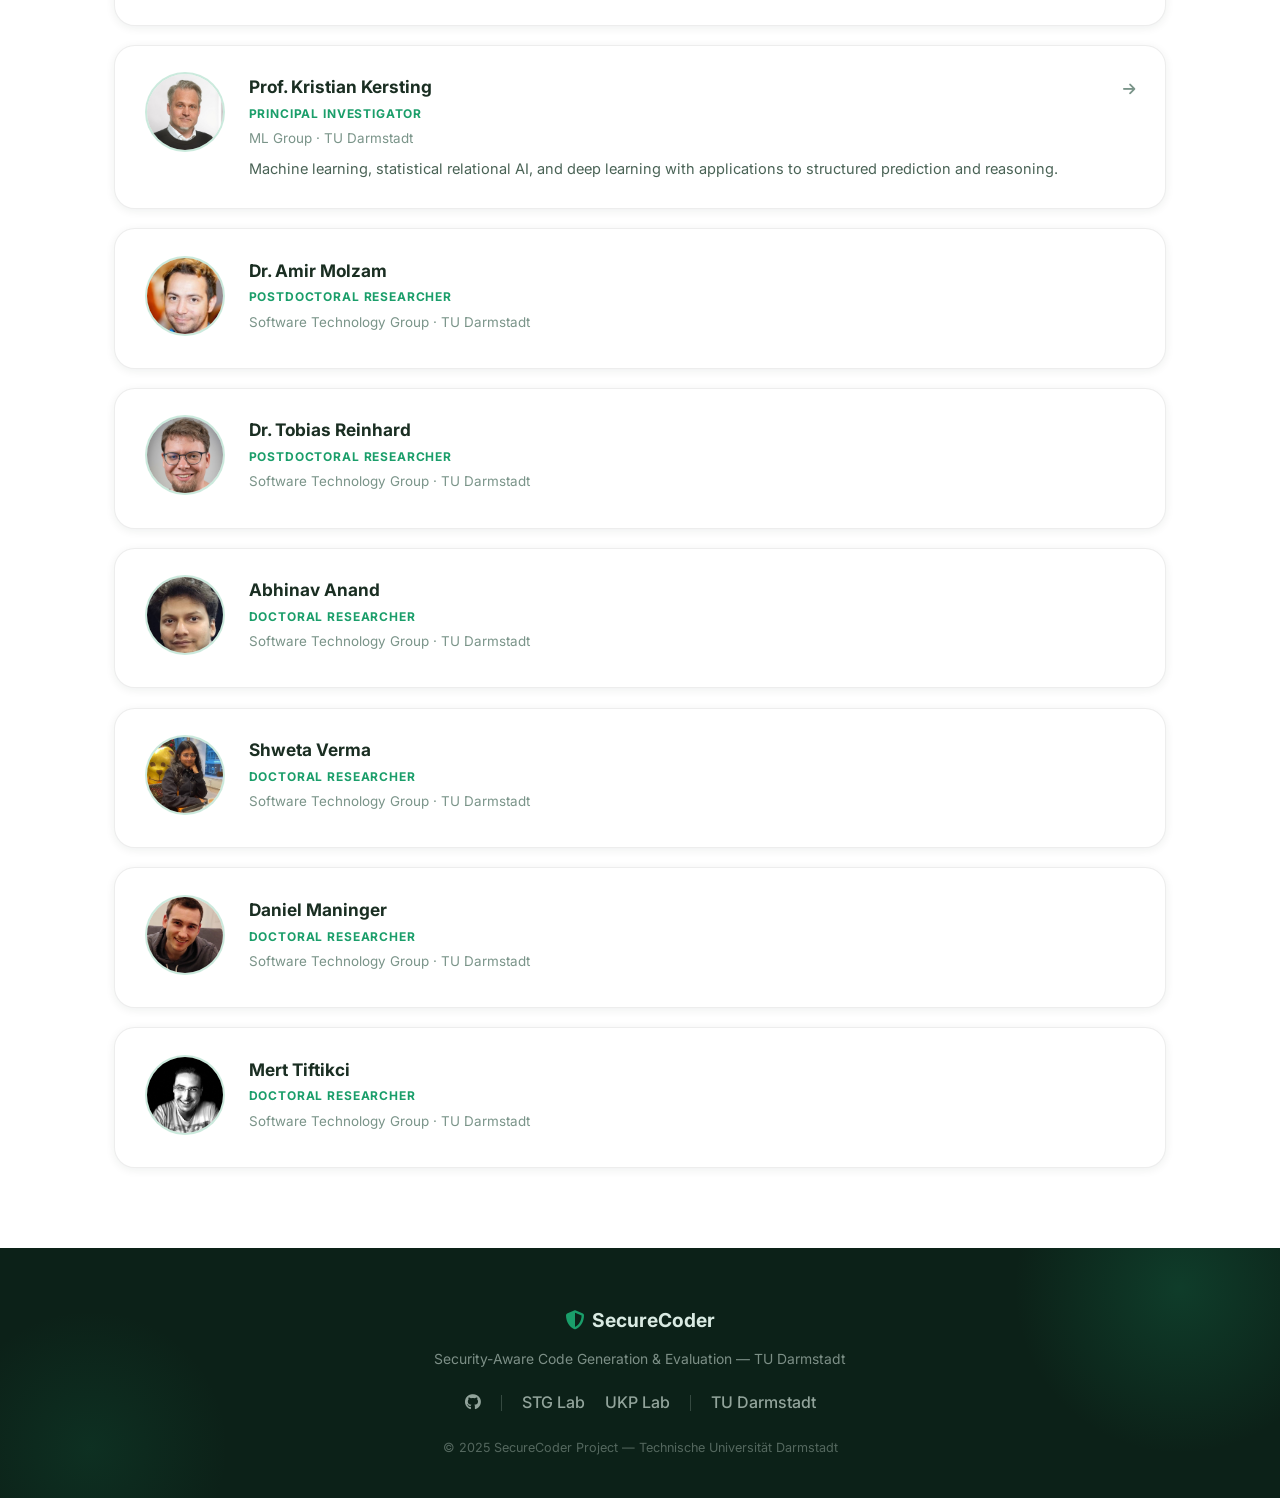
==== commit cf73ece5: "Remove contact info Co-Authored-By: Claude Opus 5.5 <noreply@anthropic.com>" ====
--- a/index.html
+++ b/index.html
@@ -51,7 +51,6 @@
                     <li><a href="#products">Products</a></li>
                     <li><a href="#publications">Publications</a></li>
                     <li><a href="#team">Team</a></li>
-                    <li><a href="#contact">Contact</a></li>
                     <li>
                         <a
                             href="https://www.st.informatik.tu-darmstadt.de/"
@@ -120,9 +119,6 @@
                             <a href="#research" class="btn btn-outline"
                                 >Explore Research</a
                             >
-                            <a href="#contact" class="btn btn-outline">
-                                <i class="fas fa-envelope"></i> Contact Us
-                            </a>
                         </div>
                         <div class="hero-affiliations">
                             <a
@@ -609,44 +605,6 @@
                                 Software Technology Group &middot; TU Darmstadt
                             </div>
                         </div>
-                    </div>
-                </div>
-            </div>
-        </section>
-
-        <!-- ========== CONTACT ========== -->
-        <section id="contact" class="section section-subtle">
-            <div class="container">
-                <div class="section-header">
-                    <h2 class="section-heading">Contact</h2>
-                    <p class="section-sub">
-                        Questions about our research, tools, or a possible
-                        collaboration? Write to us.
-                    </p>
-                </div>
-                <div class="contact-card">
-                    <a
-                        class="contact-email"
-                        href="mailto:securecoder-project@gmail.com"
-                        ><i class="fas fa-envelope"></i>
-                        securecoder-project@gmail.com</a
-                    >
-                    <div class="contact-actions">
-                        <a
-                            href="mailto:securecoder-project@gmail.com"
-                            class="btn btn-primary"
-                        >
-                            <i class="fas fa-paper-plane"></i> Send an Email
-                        </a>
-                        <button
-                            type="button"
-                            class="btn btn-outline"
-                            id="copyEmail"
-                            data-email="securecoder-project@gmail.com"
-                        >
-                            <i class="fas fa-copy"></i>
-                            <span>Copy Address</span>
-                        </button>
                     </div>
                 </div>
             </div>
@@ -696,9 +654,6 @@
                         >TU Darmstadt</a
                     >
                 </div>
-                <a class="footer-email" href="mailto:securecoder-project@gmail.com"
-                    ><i class="fas fa-envelope"></i> securecoder-project@gmail.com</a
-                >
                 <p class="footer-copy">
                     &copy; 2025 SecureCoder Project &mdash; Technische
                     Universit&auml;t Darmstadt
@@ -706,6 +661,6 @@
             </div>
         </footer>
 
-        <script src="./js/main.js?v=20261028"></script>
+        <script src="./js/main.js?v=20260504"></script>
     </body>
 </html>
--- a/css/style.css
+++ b/css/style.css
@@ -901,50 +901,6 @@
 }
 
 /* ==========================================================================
-   CONTACT
-   ========================================================================== */
-.contact-card {
-  max-width: 560px;
-  margin: 0 auto;
-  padding: 2rem 1.5rem;
-  background: var(--bg-default);
-  border: 1px solid var(--border-default);
-  border-radius: var(--radius-lg);
-  box-shadow: var(--shadow-sm);
-  display: flex;
-  flex-direction: column;
-  align-items: center;
-  gap: 1.25rem;
-  text-align: center;
-}
-.contact-email {
-  display: inline-flex;
-  align-items: center;
-  gap: 0.6rem;
-  font-size: clamp(1rem, 2.6vw, 1.2rem);
-  font-weight: 600;
-  color: var(--text-primary);
-  overflow-wrap: anywhere;
-}
-.contact-email i { color: var(--accent); }
-.contact-email:hover { color: var(--accent); }
-.contact-actions {
-  display: flex;
-  flex-wrap: wrap;
-  justify-content: center;
-  gap: 0.75rem;
-}
-.footer-email {
-  display: inline-flex;
-  align-items: center;
-  gap: 0.5rem;
-  font-size: 0.9rem;
-  color: color-mix(in srgb, var(--text-inverse) 75%, transparent);
-  transition: color var(--transition);
-}
-.footer-email:hover { color: var(--accent); }
-
-/* ==========================================================================
    RESPONSIVE
    ========================================================================== */
 @media (max-width: 820px) {
